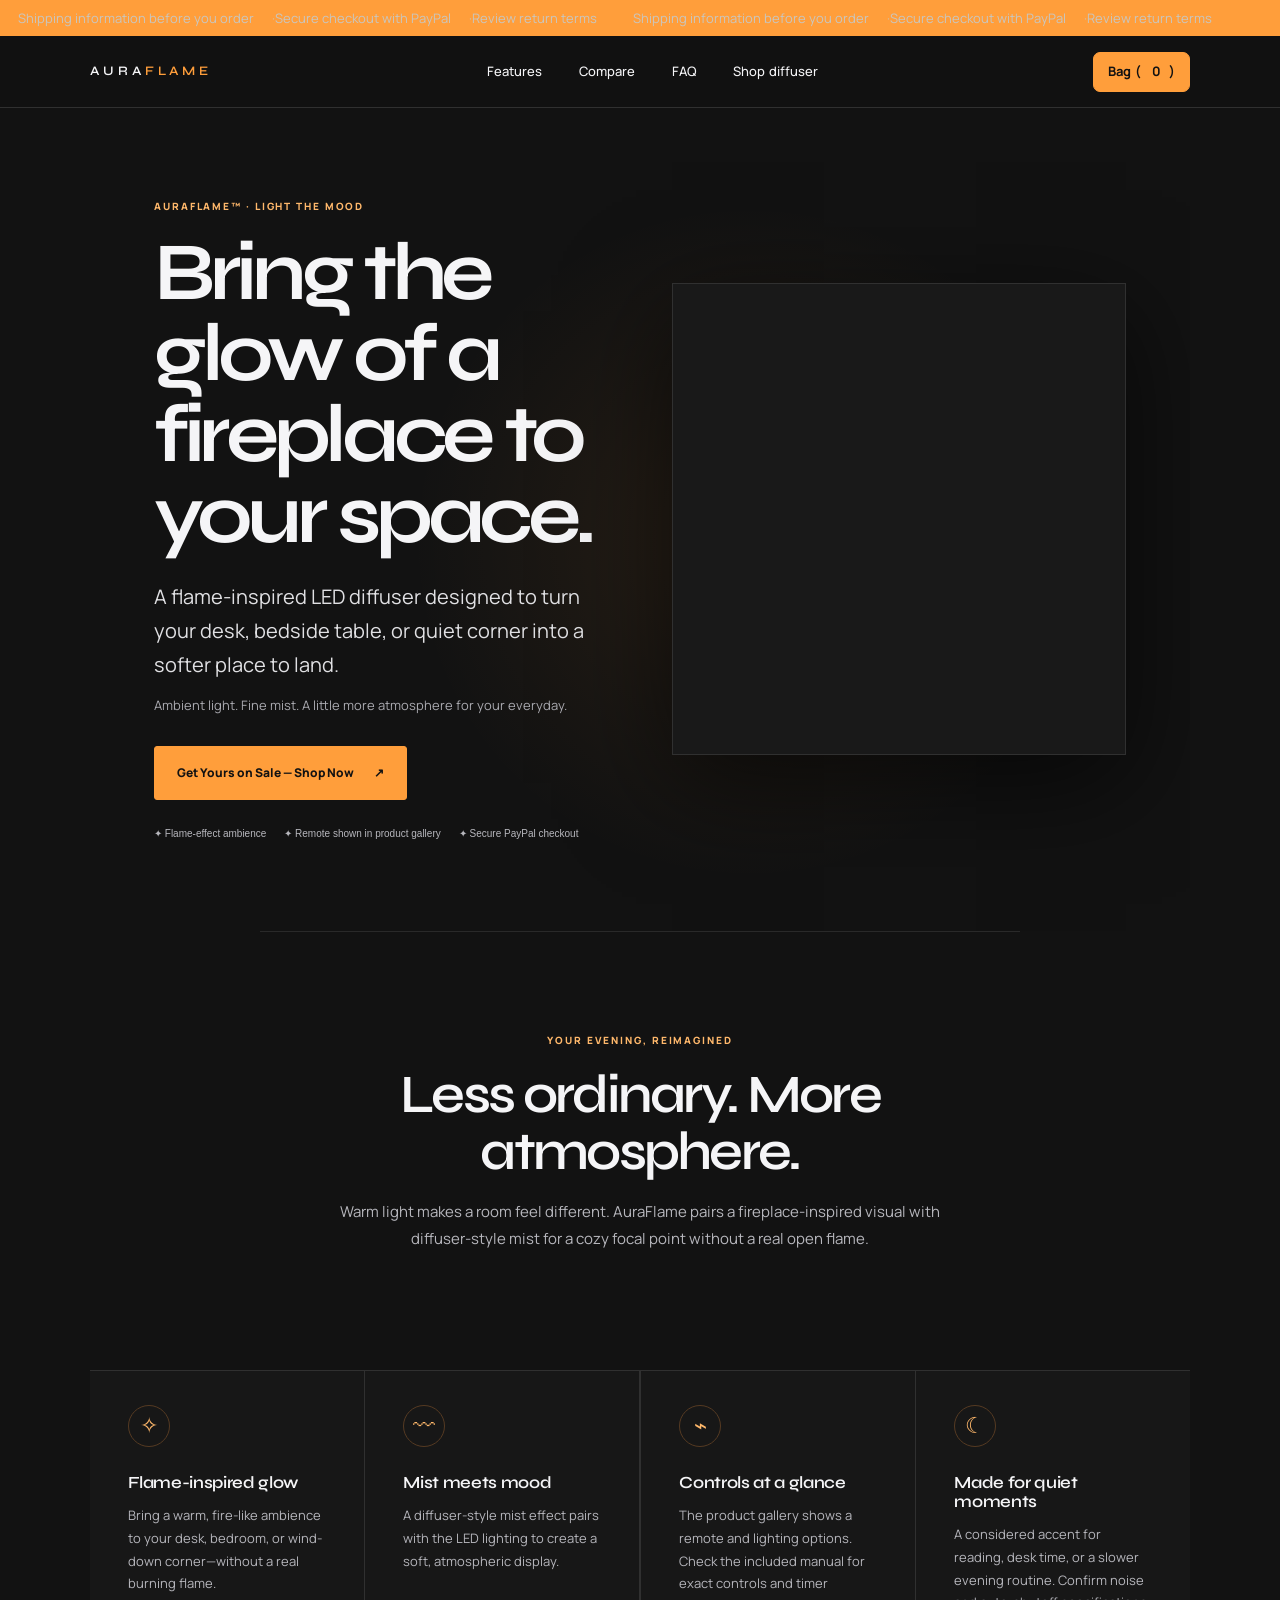
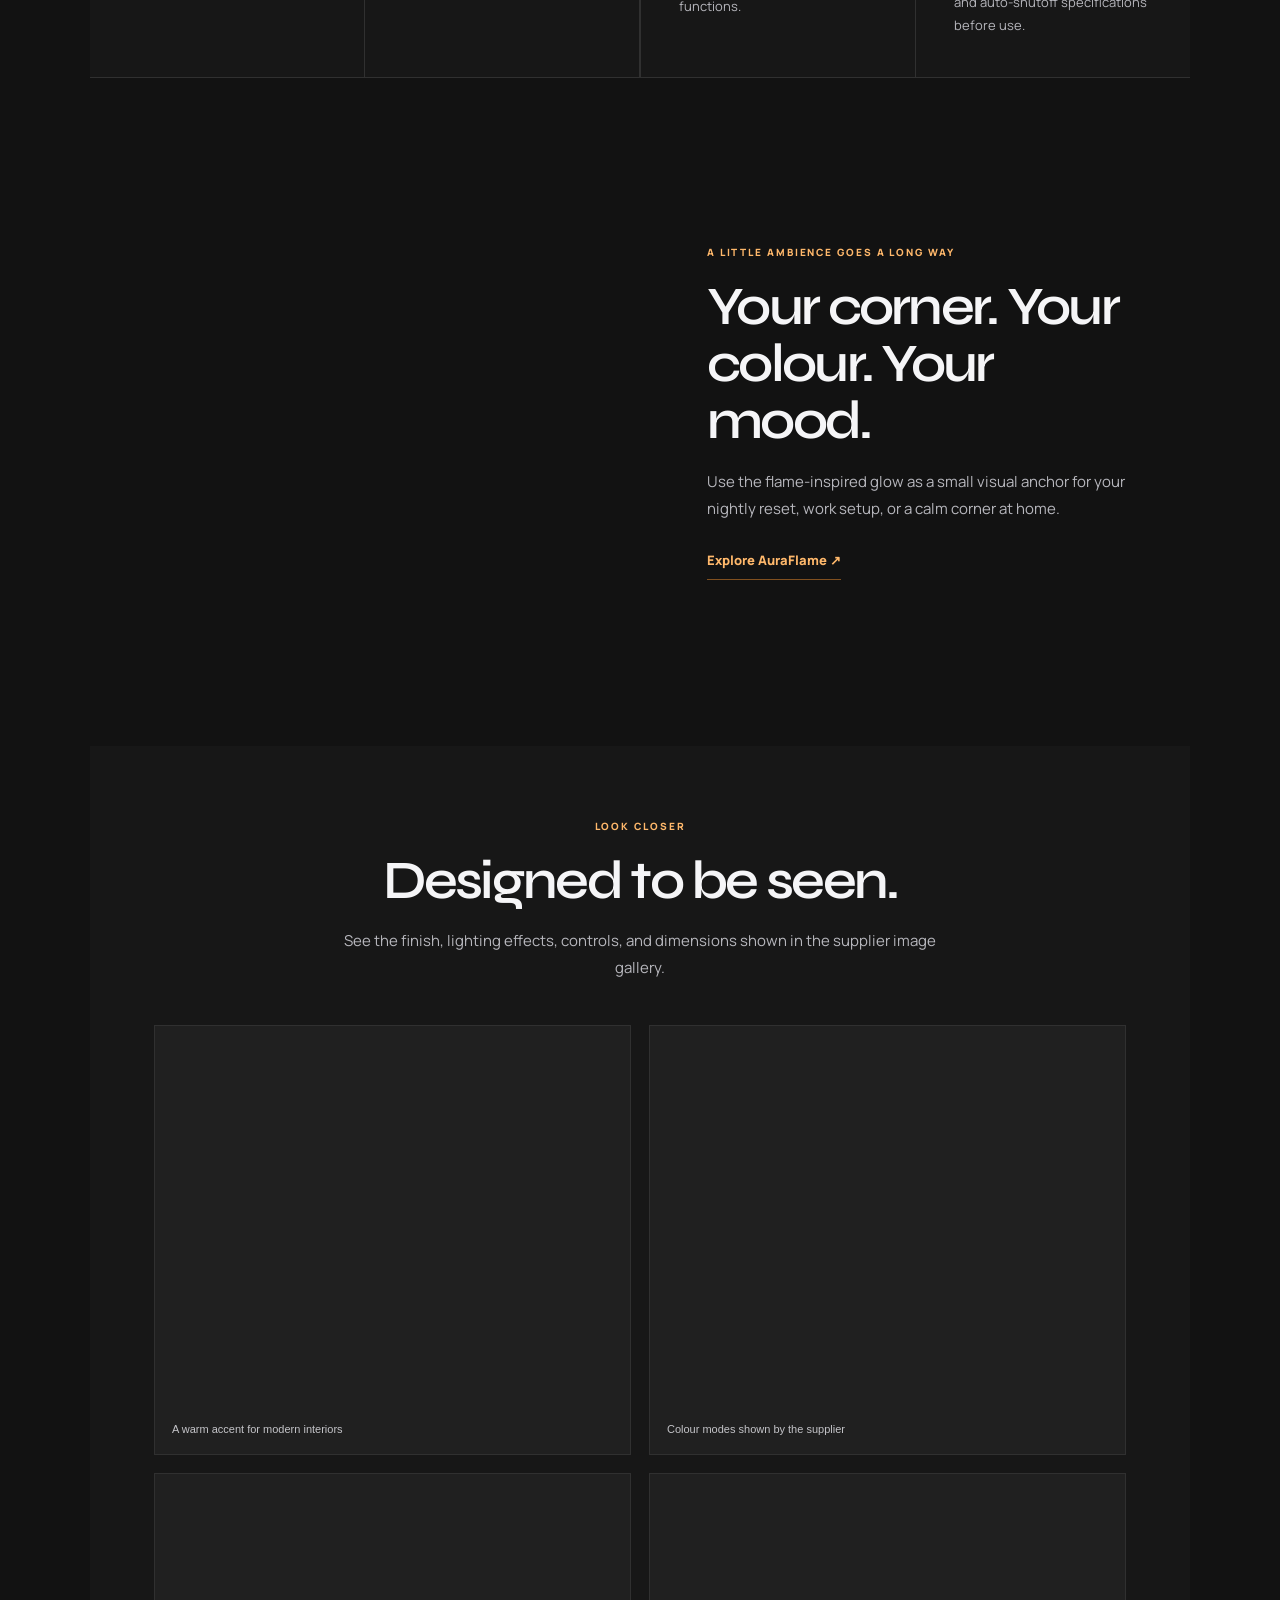
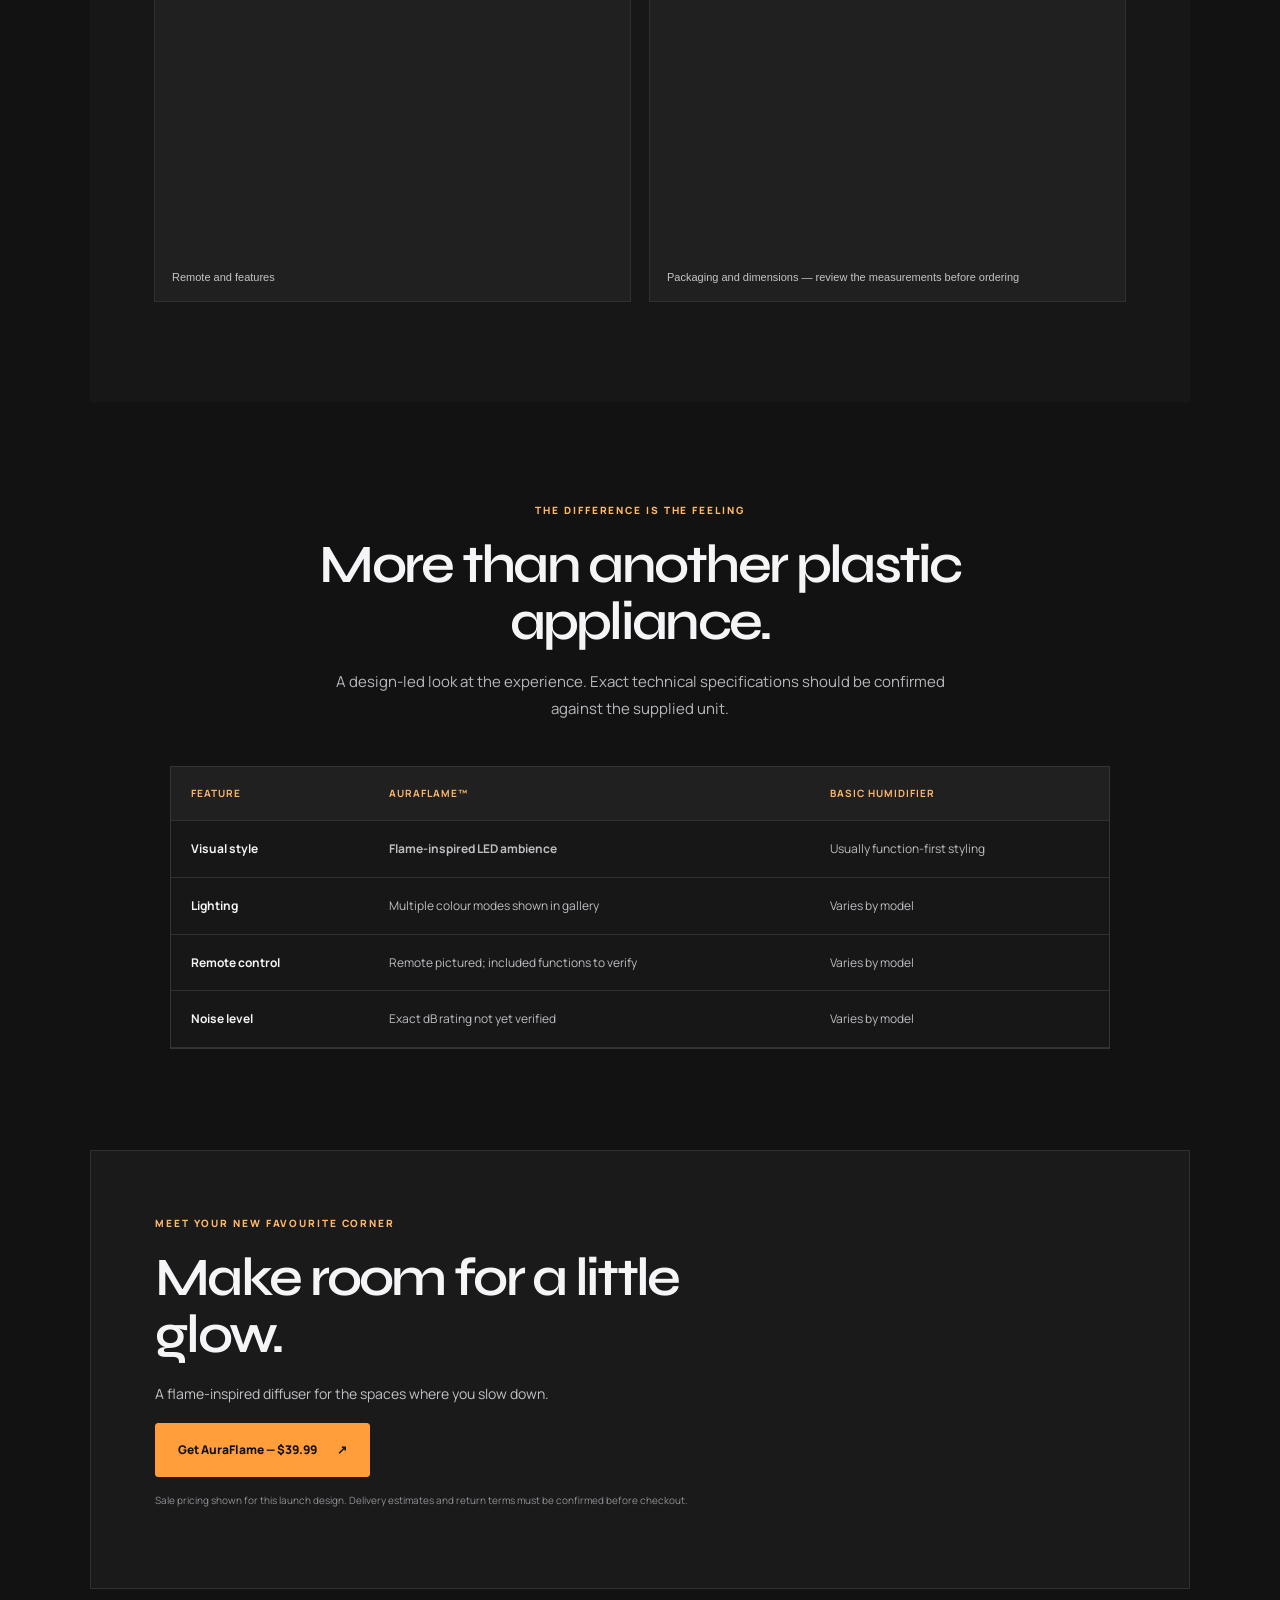
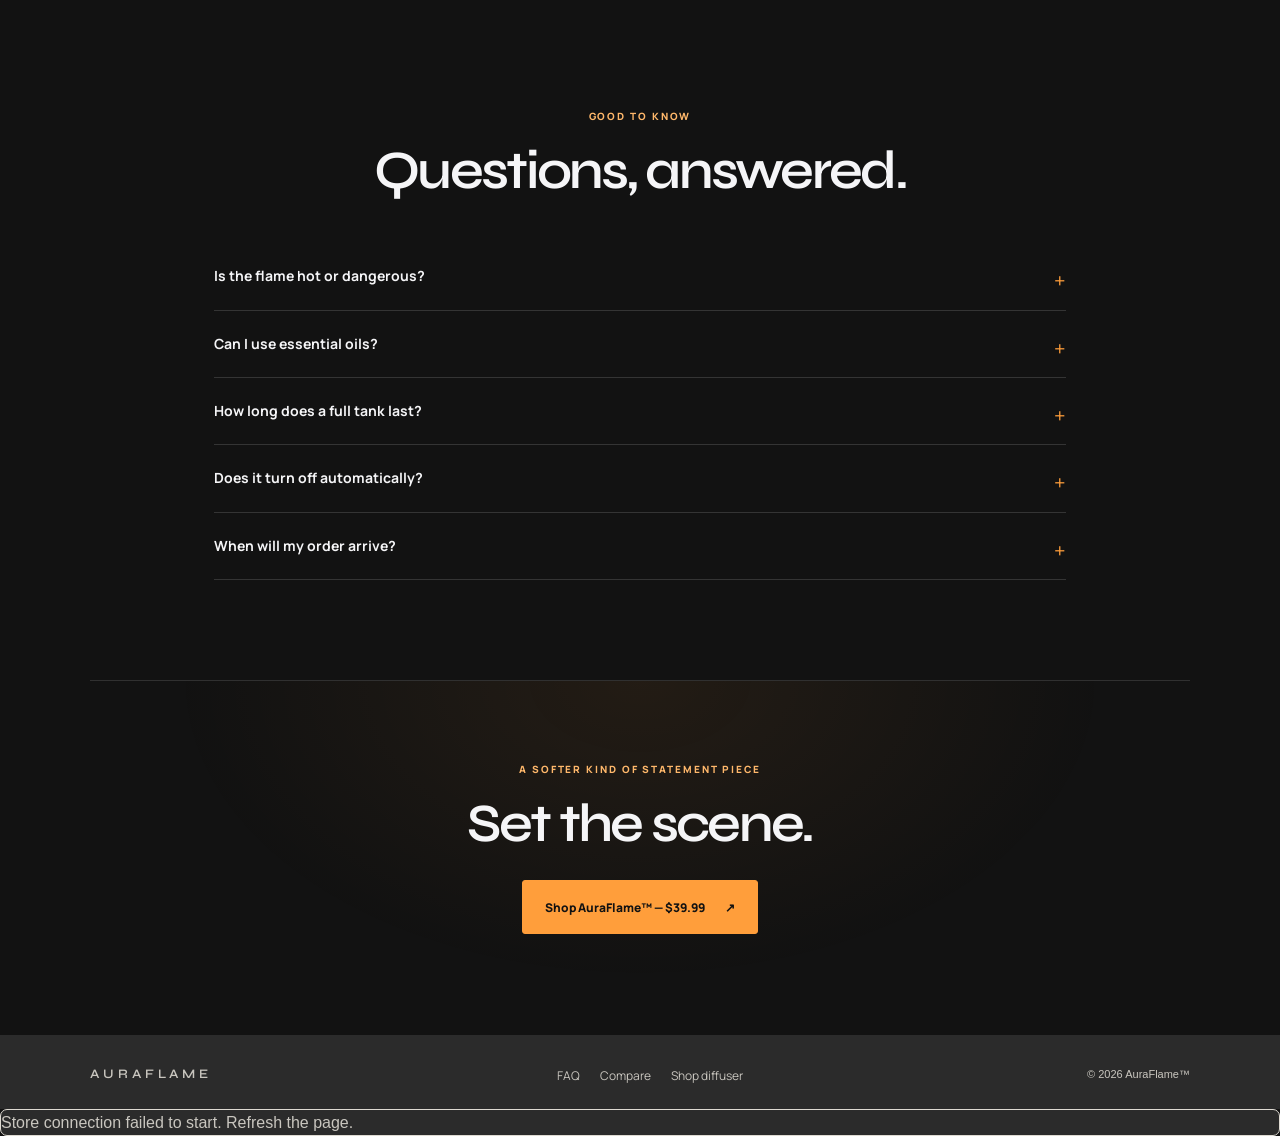
==== index.html @ baeed1ee "Refresh AuraFlame asset cache versions" ====
<!doctype html>
<html lang="en">
<head>
<meta charset="utf-8">
<meta name="viewport" content="width=device-width,initial-scale=1">
<meta name="theme-color" content="#121212">
<title>AuraFlame™ Smart Flame Diffuser | Yazonistore</title>
<meta name="description" content="Set the mood with AuraFlame™, a flame-effect LED diffuser designed for a warm, atmospheric space. Explore the features and product details.">
<link rel="canonical" href="https://yazoniplay.github.io/Yazonistore/">
<link rel="icon" type="image/svg+xml" href="favicon.svg">
<meta property="og:type" content="product">
<meta property="og:site_name" content="Yazonistore">
<meta property="og:title" content="AuraFlame™ Smart Flame Diffuser">
<meta property="og:description" content="A cozy flame-inspired glow for your evening routine.">
<meta property="og:url" content="https://yazoniplay.github.io/Yazonistore/">
<meta property="og:image" content="https://sc04.alicdn.com/kf/H2a98e44d443c47f4adab5d5ee90ac7e9s.jpg">
<meta name="twitter:card" content="summary_large_image">
<meta name="twitter:title" content="AuraFlame™ Smart Flame Diffuser">
<meta name="twitter:description" content="A cozy flame-inspired glow for your evening routine.">
<meta name="twitter:image" content="https://sc04.alicdn.com/kf/H2a98e44d443c47f4adab5d5ee90ac7e9s.jpg">
<link rel="preconnect" href="https://fonts.googleapis.com">
<link rel="preconnect" href="https://fonts.gstatic.com" crossorigin>
<link rel="preload" as="style" href="https://fonts.googleapis.com/css2?family=Syne:wght@600;700&family=Manrope:wght@400;500;700&display=swap">
<link href="https://fonts.googleapis.com/css2?family=Syne:wght@600;700&family=Manrope:wght@400;500;700&display=swap" rel="stylesheet">
<link rel="stylesheet" href="store.css?v=auraflame-20261018b">

</head>
<body class="yz-one premium-calm shopify-inspired home-product-page">
<div class="store-announcement yz-ticker" aria-label="Store information"><div class="yz-ticker-track"><ul class="yz-ticker-group"><li>Shipping information before you order</li><li>Secure checkout with PayPal</li><li>Review return terms</li></ul><ul class="yz-ticker-group" aria-hidden="true"><li>Shipping information before you order</li><li>Secure checkout with PayPal</li><li>Review return terms</li></ul></div></div>
<header class="calm-header shopify-header">
<button class="store-menu-toggle" type="button" aria-label="Open menu" aria-expanded="false" aria-controls="storeMobileNav"><span></span><span></span><span></span></button>
<a class="calm-wordmark" href="index.html" aria-label="Yazonistore home">YAZONISTORE</a>
<nav class="calm-nav store-desktop-nav" aria-label="Main navigation"><a href="#productDetail">Shop</a><a href="faq.html">FAQ</a><a href="shipping.html">Shipping &amp; returns</a><a href="contact.html">Contact</a></nav>
<div class="store-header-actions"><button class="calm-bag" type="button" data-open-bag>Bag (<span data-bag-count>0</span>)</button></div>
</header>
<nav class="store-mobile-nav" id="storeMobileNav" aria-label="Mobile navigation" hidden><a href="#productDetail">Shop</a><a href="#faq">FAQ</a><a href="shipping.html">Shipping &amp; returns</a><a href="contact.html">Contact</a></nav>
<main id="aura-home">
<section class="aura-hero">
 <div class="aura-hero-copy">
  <p class="aura-eyebrow">AURAFLAME™ · LIGHT THE MOOD</p>
  <h1>Bring the glow of a fireplace to your space.</h1>
  <p class="aura-lede">A flame-inspired LED diffuser designed to turn your desk, bedside table, or quiet corner into a softer place to land.</p>
  <p class="aura-hero-detail">Ambient light. Fine mist. A little more atmosphere for your everyday.</p>
  <a class="aura-button" href="product.html">Get Yours on Sale — Shop Now <span aria-hidden="true">↗</span></a>
  <div class="aura-trust-row"><span>✦ Flame-effect ambience</span><span>✦ Remote shown in product gallery</span><span>✦ Secure PayPal checkout</span></div>
 </div>
 <a class="aura-hero-image" href="product.html" aria-label="Explore the AuraFlame diffuser"><img src="https://sc04.alicdn.com/kf/H2a98e44d443c47f4adab5d5ee90ac7e9s.jpg" alt="Smart Flame LED diffuser with a warm flame-inspired light effect" fetchpriority="high"></a>
 <div class="aura-hero-glow" aria-hidden="true"></div>
</section>
<section class="aura-intro" id="features">
 <p class="aura-eyebrow">YOUR EVENING, REIMAGINED</p><h2>Less ordinary. More atmosphere.</h2>
 <p>Warm light makes a room feel different. AuraFlame pairs a fireplace-inspired visual with diffuser-style mist for a cozy focal point without a real open flame.</p>
</section>
<section class="aura-benefits">
 <article><span class="aura-icon" aria-hidden="true">✧</span><h3>Flame-inspired glow</h3><p>Bring a warm, fire-like ambience to your desk, bedroom, or wind-down corner—without a real burning flame.</p></article>
 <article><span class="aura-icon" aria-hidden="true">〰</span><h3>Mist meets mood</h3><p>A diffuser-style mist effect pairs with the LED lighting to create a soft, atmospheric display.</p></article>
 <article><span class="aura-icon" aria-hidden="true">⌁</span><h3>Controls at a glance</h3><p>The product gallery shows a remote and lighting options. Check the included manual for exact controls and timer functions.</p></article>
 <article><span class="aura-icon" aria-hidden="true">☾</span><h3>Made for quiet moments</h3><p>A considered accent for reading, desk time, or a slower evening routine. Confirm noise and auto-shutoff specifications before use.</p></article>
</section>
<section class="aura-story">
 <div class="aura-story-image"><img src="https://sc04.alicdn.com/kf/H02a96e0e3e6b46c38f5c99fb8ef785e1d.jpg" alt="Flame-effect diffuser creating a low-light atmosphere in a room" loading="lazy"></div>
 <div class="aura-story-copy"><p class="aura-eyebrow">A LITTLE AMBIENCE GOES A LONG WAY</p><h2>Your corner. Your colour. Your mood.</h2><p>Use the flame-inspired glow as a small visual anchor for your nightly reset, work setup, or a calm corner at home.</p><a class="aura-text-link" href="product.html">Explore AuraFlame <span aria-hidden="true">↗</span></a></div>
</section>
<section class="aura-gallery" aria-labelledby="aura-gallery-title">
 <header><p class="aura-eyebrow">LOOK CLOSER</p><h2 id="aura-gallery-title">Designed to be seen.</h2><p>See the finish, lighting effects, controls, and dimensions shown in the supplier image gallery.</p></header>
 <div class="aura-gallery-grid">
  <figure class="aura-gallery-wide"><img src="https://sc04.alicdn.com/kf/H7e847f5b5daa4629a000d2f335747d6bu.jpg" alt="Smart Flame diffuser styled in a modern interior" loading="lazy"><figcaption>A warm accent for modern interiors</figcaption></figure>
  <figure><img src="https://sc04.alicdn.com/kf/H5c2bd5e391434c119994464ca8ea1aecf.jpg" alt="RGB colour modes shown for the Smart Flame diffuser" loading="lazy"><figcaption>Colour modes shown by the supplier</figcaption></figure>
  <figure><img src="https://sc04.alicdn.com/kf/H942e0c6ac6d24d6f8b8cdaed457f27dba.jpg" alt="Remote control and product features" loading="lazy"><figcaption>Remote and features</figcaption></figure>
  <figure class="aura-gallery-wide"><img src="https://sc04.alicdn.com/kf/H273b22c5ae34487f97abf84a5bcdde56Y.jpg" alt="Product packaging and dimensions for the Smart Flame diffuser" loading="lazy"><figcaption>Packaging and dimensions — review the measurements before ordering</figcaption></figure>
 </div>
</section>
<section class="aura-compare" id="comparison">
 <header><p class="aura-eyebrow">THE DIFFERENCE IS THE FEELING</p><h2>More than another plastic appliance.</h2><p>A design-led look at the experience. Exact technical specifications should be confirmed against the supplied unit.</p></header>
 <div class="aura-table-wrap"><table><thead><tr><th>Feature</th><th>AuraFlame™</th><th>Basic humidifier</th></tr></thead><tbody>
 <tr><th>Visual style</th><td><strong>Flame-inspired LED ambience</strong></td><td>Usually function-first styling</td></tr>
 <tr><th>Lighting</th><td>Multiple colour modes shown in gallery</td><td>Varies by model</td></tr>
 <tr><th>Remote control</th><td>Remote pictured; included functions to verify</td><td>Varies by model</td></tr>
 <tr><th>Noise level</th><td>Exact dB rating not yet verified</td><td>Varies by model</td></tr>
 </tbody></table></div>
</section>
<section class="aura-product-cta">
 <div><p class="aura-eyebrow">MEET YOUR NEW FAVOURITE CORNER</p><h2>Make room for a little glow.</h2><p>A flame-inspired diffuser for the spaces where you slow down.</p><a class="aura-button" href="product.html">Get AuraFlame — $39.99 <span aria-hidden="true">↗</span></a><p class="aura-small-note">Sale pricing shown for this launch design. Delivery estimates and return terms must be confirmed before checkout.</p></div>
 <img src="https://sc04.alicdn.com/kf/H2a98e44d443c47f4adab5d5ee90ac7e9s.jpg" alt="AuraFlame flame-effect diffuser" loading="lazy">
</section>
<section class="aura-faq" id="faq"><header><p class="aura-eyebrow">GOOD TO KNOW</p><h2>Questions, answered.</h2></header>
 <details><summary>Is the flame hot or dangerous?</summary><p>The pictured effect is LED-based, not a real open flame. Confirm the exact mist mechanism, electrical safety certifications, and operating instructions for the supplier's specific model before use. Keep water and electrical components handled as instructed.</p></details>
 <details><summary>Can I use essential oils?</summary><p>Only add essential oils if the manufacturer explicitly confirms the tank is oil-compatible. Some diffusers can be damaged by oils, so check the included instructions before adding anything other than water.</p></details>
 <details><summary>How long does a full tank last?</summary><p>The supplier's exact tank capacity and runtime have not yet been independently confirmed. Check the packaging and manual for the specific unit before purchase.</p></details>
 <details><summary>Does it turn off automatically?</summary><p>The low-water auto-shutoff feature must be confirmed for the exact model. Review the instruction manual before leaving the unit operating unattended.</p></details>
 <details><summary>When will my order arrive?</summary><p>Shipping destinations, delivery estimates, express options, and tracking availability must be confirmed for the shipping address before we promise a timeframe.</p></details>
</section>
<section class="aura-final"><p class="aura-eyebrow">A SOFTER KIND OF STATEMENT PIECE</p><h2>Set the scene.</h2><a class="aura-button" href="product.html">Shop AuraFlame™ — $39.99 <span aria-hidden="true">↗</span></a></section>
</main>
<footer class="store-footer aura-footer"><div class="store-footer-inner"><a class="store-wordmark" href="index.html">AURAFLAME</a><nav aria-label="Footer navigation"><a href="index.html#faq">FAQ</a><a href="index.html#comparison">Compare</a><a href="product.html">Shop diffuser</a></nav><span class="copyright">© <span data-year></span> AuraFlame™</span></div></footer>
<div class="toast" id="toast" role="status" aria-live="polite"></div>
<script src="https://cdn.jsdelivr.net/npm/@supabase/supabase-js@2"></script>
<script src="app.js?v=auraflame-20261018b"></script>
<script>
document.querySelectorAll('[data-year]').forEach(el=>el.textContent=new Date().getFullYear());
document.querySelector('[data-closing-add]')?.addEventListener('click',e=>{e.preventDefault();document.querySelector('.detail-add-cart')?.click()});
</script>
<script>
(()=>{const mark=img=>{if(!(img instanceof HTMLImageElement)||img.dataset.fallbackHandled)return;const src=img.getAttribute('src');if(src&&!(img.complete&&img.naturalWidth===0))return;img.dataset.fallbackHandled='true';img.classList.add('image-failed');const box=img.closest('.product-image-wrap,.detail-photo,.bag-line');if(box){box.classList.add('image-placeholder');box.dataset.imageInitial=((img.alt||'Yazonistore product').trim().charAt(0)||'Y').toUpperCase()}};document.addEventListener('error',e=>mark(e.target),true);const scan=()=>document.querySelectorAll('img').forEach(mark);new MutationObserver(scan).observe(document.documentElement,{subtree:true,childList:true,attributes:true,attributeFilter:['src']});scan()})();
</script>
<script src="motion.js?v=1" defer></script>
</body>
</html>
---- store.css ----
/* Yazonistore — single public storefront stylesheet.
   The .yz-one wrapper intentionally outranks app.js's runtime-injected theme rules.
   app.js, cart state, product loading, and checkout logic are not changed. */
:root{
  --bg:#F7F5F0;
  --panel:#EFECE6;
  --line:#DEDAD2;
  --charcoal:#2B2B2B;
  --text:#6A6A64;
  --heading:#55554F;
  --text-on-dark:#C9C6BF;
  --content:1100px;
  --gutter:24px;
  --radius:7px;
  --ease:250ms ease;
  color-scheme:light;
}
/* Reassert design tokens on the wrapper: app.js declares competing :root tokens after this file loads. */
html body.yz-one{
  --bg:#F7F5F0;
  --panel:#EFECE6;
  --line:#DEDAD2;
  --charcoal:#2B2B2B;
  --text:#6A6A64;
  --heading:#55554F;
  --text-on-dark:#C9C6BF;
  --store-paper:#F7F5F0;
  --store-white:#F7F5F0;
  --store-surface:#EFECE6;
  --store-ink:#55554F;
  --store-muted:#6A6A64;
  --store-line:#DEDAD2;
  --store-accent:#2B2B2B;
}
*{box-sizing:border-box}
html{scroll-behavior:smooth;scroll-padding-top:92px;background:var(--bg)}
body.yz-one{margin:0;background:var(--bg)!important;color:var(--text)!important;font-family:Manrope,Arial,sans-serif!important;font-size:16px;line-height:1.6;font-weight:400;-webkit-font-smoothing:antialiased}
body.yz-one :where(p,li,td,th,label,input,select,textarea,button,a,small,summary){font-family:Manrope,Arial,sans-serif}
body.yz-one :where(p,li,td,th,label,small,summary){color:var(--text)}
body.yz-one :where(h1,h2,h3,h4){font-family:Syne,Arial,sans-serif!important;font-weight:600!important;line-height:1.12;letter-spacing:-.035em;color:var(--heading)!important;text-transform:none!important}
body.yz-one h1{font-size:clamp(2.25rem,5.8vw,4.25rem);margin:0 0 20px}
body.yz-one h2{font-size:clamp(1.75rem,3.8vw,2.65rem);margin:0 0 16px}
body.yz-one h3{font-size:1.15rem;margin:0 0 8px}
body.yz-one p{margin:0 0 16px}
body.yz-one a{color:var(--text);text-decoration-thickness:1px;text-underline-offset:4px;transition:color var(--ease),background-color var(--ease),border-color var(--ease)}
body.yz-one a:hover{color:var(--heading)}
body.yz-one :where(button,a,input,select,textarea,summary):focus-visible{outline:2px solid var(--charcoal)!important;outline-offset:3px!important}
body.yz-one img{max-width:100%}
body.yz-one button{font:500 14px/1.4 Manrope,Arial,sans-serif;cursor:pointer}
body.yz-one :where(button,.button,.button-dark,.button-outline,.detail-add-cart,.yz-button){border-radius:var(--radius)!important}
body.yz-one main,body.yz-one .store-footer-inner{width:min(var(--content),calc(100% - 2*var(--gutter)));margin-inline:auto}
body.yz-one .yz-eyebrow,body.yz-one .detail-eyebrow,body.yz-one .calm-kicker,body.yz-one .eyebrow,body.yz-one .store-section-kicker{font:700 11px/1.5 Manrope,Arial,sans-serif!important;letter-spacing:.12em;text-transform:uppercase;color:var(--text)!important}
body.yz-one .yz-button,body.yz-one .detail-add-cart,body.yz-one .button-dark,body.yz-one .button:not(.button-outline),body.yz-one .store-global-bag{display:inline-flex;align-items:center;justify-content:center;gap:8px;min-height:48px;padding:13px 20px;background:var(--charcoal)!important;border:1px solid var(--charcoal)!important;color:var(--text-on-dark)!important;text-decoration:none;font:700 13px/1.3 Manrope,Arial,sans-serif!important;letter-spacing:.01em;transition:background-color var(--ease),border-color var(--ease),transform var(--ease)}
body.yz-one .yz-button:hover,body.yz-one .detail-add-cart:hover,body.yz-one .button-dark:hover,body.yz-one .button:not(.button-outline):hover{background:#202020!important;border-color:#202020!important;color:var(--text-on-dark)!important}
body.yz-one .button-outline{display:inline-flex;align-items:center;justify-content:center;min-height:44px;padding:11px 17px;background:transparent!important;border:1px solid var(--line)!important;color:var(--text)!important;text-decoration:none}
body.yz-one .button-outline:hover{border-color:var(--charcoal)!important;color:var(--heading)!important}
body.yz-one .store-announcement,body.yz-one .luxury-announcement,body.yz-one .announcement{background:var(--charcoal)!important;color:var(--text-on-dark)!important;border:0!important;min-height:36px;height:36px;padding:0!important;font-size:13px!important;line-height:36px;letter-spacing:0!important;text-transform:none!important;overflow:hidden;position:relative;z-index:1}
body.yz-one .yz-ticker{height:36px!important;min-height:36px!important;line-height:normal!important}
body.yz-one .yz-ticker-track{display:flex;width:max-content;height:36px;align-items:center;animation:yz-marquee 36s linear infinite;will-change:transform}
body.yz-one .yz-ticker-group{display:flex;align-items:center;gap:0;list-style:none;margin:0!important;padding:0 18px!important;white-space:nowrap}
body.yz-one .yz-ticker-group li{display:flex;align-items:center;gap:18px;color:var(--text-on-dark)!important;font:400 13px/36px Manrope,Arial,sans-serif!important}
body.yz-one .yz-ticker-group li:not(:last-child)::after{content:"·";display:inline-block;color:var(--text-on-dark);opacity:.8}
@keyframes yz-marquee{from{transform:translateX(0)}to{transform:translateX(-50%)}}
body.yz-one .yz-ticker:hover .yz-ticker-track,body.yz-one .yz-ticker:focus-within .yz-ticker-track{animation-play-state:paused}
body.yz-one .store-global-header{position:sticky!important;top:0!important;z-index:80!important;height:72px!important;min-height:72px!important;display:grid!important;grid-template-columns:auto minmax(0,1fr) auto!important;align-items:center!important;gap:28px!important;padding:0 max(24px,calc((100vw - var(--content))/2))!important;background:var(--bg)!important;color:var(--text)!important;border:0!important;border-bottom:1px solid var(--line)!important;box-shadow:none!important;backdrop-filter:none!important}
body.yz-one .store-global-header a{color:var(--text)!important;text-decoration:none!important}
body.yz-one .store-global-brand{font:600 13px/1.2 Syne,Arial,sans-serif!important;letter-spacing:.3em!important;color:var(--heading)!important;white-space:nowrap}
body.yz-one .store-global-brand span{color:var(--heading)!important}
body.yz-one .store-global-links{display:flex!important;align-items:center;justify-content:center;gap:clamp(18px,3vw,36px)!important}
body.yz-one .store-global-links>a{font:500 13px/1.4 Manrope,Arial,sans-serif!important;color:var(--text)!important;padding:10px 0!important}
body.yz-one .store-global-links>a::after{background:var(--charcoal)!important}
body.yz-one .store-global-actions{display:flex!important;align-items:center;justify-content:flex-end;gap:10px!important}
body.yz-one .store-global-bag{min-height:40px!important;padding:10px 14px!important;border-radius:var(--radius)!important;white-space:nowrap}
body.yz-one .store-global-bag span{color:var(--text-on-dark)!important;opacity:1!important;margin-left:3px}
body.yz-one .store-global-menu-toggle{display:none!important;background:transparent!important;border:1px solid var(--line)!important;border-radius:var(--radius)!important}
body.yz-one .store-global-menu-toggle span{background:var(--charcoal)!important}
body.yz-one .store-global-mobile-nav{position:fixed!important;top:72px!important;left:0!important;right:0!important;z-index:79!important;background:var(--bg)!important;border:0!important;border-bottom:1px solid var(--line)!important;padding:12px max(24px,calc((100vw - var(--content))/2)) 22px!important;box-shadow:none!important}
body.yz-one .store-global-mobile-nav>a{padding:14px 0!important;border-bottom:1px solid var(--line)!important;color:var(--text)!important;font:500 15px/1.4 Manrope,Arial,sans-serif!important}
body.yz-one .store-global-mobile-nav>a:last-child{border-bottom:0!important}
body.yz-one .store-global-search-toggle,body.yz-one .store-global-search-panel{display:none!important}
body.yz-one .calm-header,body.yz-one .luxury-header,body.yz-one .site-header{background:var(--bg)!important;color:var(--text)!important;border-bottom:1px solid var(--line)!important;box-shadow:none!important}
body.yz-one .store-menu-toggle,body.yz-one .menu-toggle{border:1px solid var(--line)!important;background:transparent!important;border-radius:var(--radius)!important}
body.yz-one .calm-wordmark,body.yz-one .luxury-wordmark,body.yz-one .store-wordmark,body.yz-one .wordmark{font:600 13px/1.2 Syne,Arial,sans-serif!important;letter-spacing:.3em!important;color:var(--heading)!important}
body.yz-one .store-header-search,body.yz-one .store-search-link,body.yz-one .luxury-search{display:none!important}
body.yz-one .store-mobile-nav,body.yz-one .mobile-nav-overlay{background:var(--bg)!important;color:var(--text)!important;border-color:var(--line)!important;box-shadow:none!important}
body.yz-one .store-mobile-nav a,body.yz-one .mobile-nav-overlay a{color:var(--text)!important;border-color:var(--line)!important}
body.yz-one .yz-hero{display:grid;grid-template-columns:minmax(0,.9fr) minmax(0,1.1fr);gap:24px 40px;align-items:start;padding:48px 0 72px}
body.yz-one .yz-hero-copy{grid-column:1;grid-row:1;align-self:center;padding:12px 0 20px;max-width:430px}
body.yz-one .yz-hero-copy h1{font-size:clamp(2.5rem,5.3vw,4.1rem);max-width:10ch;margin:0 0 20px}
body.yz-one .yz-hero-copy>p:not(.yz-eyebrow){max-width:35ch;margin-bottom:24px}
body.yz-one #productDetail{display:contents!important}
body.yz-one #productDetail>.product-detail-page{display:contents!important}
body.yz-one .yz-hero .detail-gallery{grid-column:2;grid-row:1 / span 2;min-width:0}
body.yz-one .yz-hero .detail-conversion{grid-column:1;grid-row:2;min-width:0;padding:0!important;background:transparent!important;border:0!important;box-shadow:none!important}
body.yz-one .product-detail-page{background:transparent!important;color:var(--text)!important;box-shadow:none!important;border:0!important}
body.yz-one .detail-gallery{min-width:0}
body.yz-one .detail-photo{position:relative;display:grid;place-items:center;aspect-ratio:4/5;overflow:hidden;background:var(--panel)!important;border:1px solid var(--line)!important;border-radius:var(--radius)!important}
body.yz-one .detail-photo img{width:100%;height:100%;max-height:680px;object-fit:contain;display:block;transition:transform 250ms ease}
body.yz-one .detail-photo:hover img{transform:scale(1.015)}
body.yz-one .detail-image-label{position:absolute;left:16px;bottom:16px;padding:6px 10px;background:var(--bg);border:1px solid var(--line);border-radius:5px;color:var(--text);font-size:11px}
body.yz-one .detail-thumbnails{display:flex;gap:8px;flex-wrap:wrap;margin-top:12px}
body.yz-one .detail-thumb{width:64px;height:72px;padding:4px;background:var(--panel)!important;border:1px solid var(--line)!important;border-radius:6px!important;overflow:hidden}
body.yz-one .detail-thumb img{width:100%;height:100%;object-fit:contain}
body.yz-one .detail-thumb.active{border-color:var(--charcoal)!important;outline:1px solid var(--charcoal)}
body.yz-one .detail-conversion-title{font-size:clamp(1.75rem,3.2vw,2.6rem)!important;margin:0 0 8px!important}
body.yz-one .detail-conversion-price{font:700 19px/1.4 Manrope,Arial,sans-serif!important;color:var(--heading)!important;margin:0 0 14px!important}
body.yz-one .detail-conversion-description{font-size:15px;line-height:1.7;margin:0 0 22px}
body.yz-one .detail-bundle-heading{display:flex;align-items:center;gap:12px;margin:20px 0 12px;color:var(--text);font-size:12px;letter-spacing:.04em}
body.yz-one .detail-bundle-heading span{height:1px;flex:1;background:var(--line)}
body.yz-one .detail-bundle-options{display:grid;gap:8px}
body.yz-one [data-bundle-card]{position:relative;display:grid;grid-template-columns:18px minmax(0,1fr) auto;align-items:center;gap:12px;min-height:70px;padding:12px 14px;background:var(--bg)!important;border:1px solid var(--line)!important;border-radius:var(--radius)!important;color:var(--text)!important;cursor:pointer;transition:border-color 220ms ease,background-color 220ms ease}
body.yz-one [data-bundle-card]:hover{border-color:#aaa69e!important}
body.yz-one [data-bundle-card].is-selected{background:var(--panel)!important;border-color:var(--charcoal)!important;box-shadow:inset 0 0 0 1px var(--charcoal)!important}
body.yz-one [data-bundle-card] input{position:absolute;inset:0;width:100%;height:100%;margin:0;opacity:0;cursor:pointer}
body.yz-one .detail-radio{width:16px;height:16px;border:1px solid #8d8a82;border-radius:50%;display:block;position:relative}
body.yz-one [data-bundle-card].is-selected .detail-radio{border-color:var(--charcoal)}
body.yz-one [data-bundle-card].is-selected .detail-radio::after{content:"";position:absolute;inset:4px;border-radius:50%;background:var(--charcoal)}
body.yz-one .detail-bundle-copy,body.yz-one .detail-bundle-price{display:flex;flex-direction:column;gap:2px}
body.yz-one .detail-bundle-copy strong,body.yz-one .detail-bundle-price strong{font:700 13px/1.4 Manrope,Arial,sans-serif;color:var(--heading)}
body.yz-one .detail-bundle-copy small,body.yz-one .detail-bundle-price small{font-size:12px;color:var(--text)}
body.yz-one .detail-bundle-price{text-align:right}
body.yz-one .detail-price-note{font-size:11px;line-height:1.6;margin:12px 0;color:var(--text)}
body.yz-one .bundle-savings-note{font-size:12px!important;line-height:1.55!important;margin:8px 0 14px!important;color:var(--text)!important}
body.yz-one .yz-checklist{display:grid;grid-template-columns:1fr 1fr;gap:8px 16px;list-style:none;margin:18px 0 22px;padding:0}
body.yz-one .yz-checklist li{position:relative;padding-left:20px;font-size:13px}
body.yz-one .yz-checklist li::before{content:"";position:absolute;left:0;top:.48em;width:10px;height:6px;border-left:1.5px solid var(--charcoal);border-bottom:1.5px solid var(--charcoal);transform:rotate(-45deg)}
body.yz-one .detail-add-cart{width:100%;min-height:52px}
body.yz-one [data-buy-qty]{display:inline-flex;align-items:center;justify-content:center;min-height:48px;padding:13px 20px;background:var(--charcoal)!important;color:var(--text-on-dark)!important;border:1px solid var(--charcoal)!important;border-radius:var(--radius)!important;font:700 13px/1.3 Manrope,Arial,sans-serif!important}
body.yz-one .detail-trust-row{display:grid;grid-template-columns:repeat(3,minmax(0,1fr));gap:10px;margin:18px 0 0;padding:14px 0;border-top:1px solid var(--line);border-bottom:1px solid var(--line)}
body.yz-one .detail-trust-item{font-size:11px;line-height:1.45;color:var(--text)!important}
body.yz-one .detail-trust-item svg{display:none}
body.yz-one .yz-benefits,body.yz-one .yz-comparison,body.yz-one .yz-details,body.yz-one .yz-faq{padding:64px 0;border-top:1px solid var(--line)}
body.yz-one .yz-section-head{max-width:660px;margin:0 0 28px}
body.yz-one .yz-section-head h2{margin:6px 0 12px}
body.yz-one .yz-section-head>p:last-child{max-width:58ch}
body.yz-one .yz-benefit-grid{display:grid;grid-template-columns:repeat(4,minmax(0,1fr));gap:16px}
body.yz-one .yz-benefit-grid article{min-width:0;padding:20px 18px;background:var(--panel);border:1px solid var(--line);border-radius:var(--radius)}
body.yz-one .yz-benefit-grid svg{width:24px;height:24px;margin-bottom:22px;fill:none;stroke:var(--text);stroke-width:1.4;stroke-linecap:round;stroke-linejoin:round}
body.yz-one .yz-benefit-grid h3{font-size:15px;margin-bottom:8px}
body.yz-one .yz-benefit-grid p{font-size:13px;line-height:1.65;margin:0}
body.yz-one .yz-table-wrap{overflow-x:auto;border:1px solid var(--line);border-radius:var(--radius)}
body.yz-one .yz-table-wrap table{width:100%;border-collapse:collapse;min-width:580px;background:var(--bg)}
body.yz-one .yz-table-wrap th,body.yz-one .yz-table-wrap td{padding:16px 18px;text-align:left;vertical-align:top;border-bottom:1px solid var(--line);font-size:13px;font-weight:400}
body.yz-one .yz-table-wrap thead th{background:var(--panel);font-weight:700;color:var(--heading)}
body.yz-one .yz-table-wrap tbody th{font-weight:700;color:var(--heading)}
body.yz-one .yz-table-wrap tr:last-child th,body.yz-one .yz-table-wrap tr:last-child td{border-bottom:0}
body.yz-one .yz-accordion{border-top:1px solid var(--line)}
body.yz-one .yz-accordion details{border-bottom:1px solid var(--line)}
body.yz-one .yz-accordion summary{display:flex;justify-content:space-between;align-items:center;gap:18px;padding:19px 0;cursor:pointer;list-style:none;color:var(--heading)!important;font:600 16px/1.4 Syne,Arial,sans-serif}
body.yz-one .yz-accordion summary::-webkit-details-marker{display:none}
body.yz-one .yz-accordion summary::after{content:"+";font:400 22px/1 Manrope,Arial,sans-serif;color:var(--text)}
body.yz-one .yz-accordion details[open] summary::after{content:"−"}
body.yz-one .yz-accordion details>div{padding:0 0 18px;max-width:72ch}
body.yz-one .yz-accordion details>div p{font-size:14px;margin:0 0 12px}
body.yz-one .yz-closing-band{margin:0 calc((min(1100px,calc(100vw - 48px)) - 100vw)/2);padding:48px max(24px,calc((100vw - 1100px)/2));background:var(--charcoal);color:var(--text-on-dark)}
body.yz-one .yz-closing-band>div{max-width:var(--content);margin:0 auto;display:flex;align-items:center;justify-content:space-between;gap:24px}
body.yz-one .yz-closing-band p{font:600 clamp(1.4rem,3vw,2.2rem)/1.2 Syne,Arial,sans-serif!important;color:var(--text-on-dark)!important;margin:0;max-width:25ch}
body.yz-one .yz-closing-band .yz-button{background:var(--bg)!important;color:var(--charcoal)!important;border-color:var(--bg)!important;white-space:nowrap}
body.yz-one .store-footer,body.yz-one .site-footer,body.yz-one .minimal-footer,body.yz-one .luxury-footer{background:var(--charcoal)!important;color:var(--text-on-dark)!important;border:0!important;border-top:1px solid var(--charcoal)!important;padding:30px 0 24px!important}
body.yz-one .store-footer-inner{display:flex;align-items:center;justify-content:space-between;gap:24px}
body.yz-one .store-footer a,body.yz-one .store-footer nav a,body.yz-one .minimal-footer nav a,body.yz-one .site-footer a{color:var(--text-on-dark)!important;text-decoration:none!important;font-size:12px}
body.yz-one .store-footer nav{display:flex;gap:20px;flex-wrap:wrap}
body.yz-one .store-footer .store-wordmark{color:var(--text-on-dark)!important}
body.yz-one .store-footer .copyright{color:var(--text-on-dark)!important;font-size:11px}
body.yz-one .toast{background:var(--charcoal)!important;color:var(--text-on-dark)!important;border:1px solid var(--line)!important;border-radius:var(--radius)!important;box-shadow:none!important}
body.yz-one .calm-shop,body.yz-one .calm-detail-wrap,body.yz-one .bag-page-calm,body.yz-one .page-main,body.yz-one .atelier-content-page,body.yz-one .about-hero,body.yz-one .about-simple{background:var(--bg)!important;color:var(--text)!important}
body.yz-one .calm-shop,body.yz-one .calm-detail-wrap,body.yz-one .bag-page-calm,body.yz-one .page-main,body.yz-one .atelier-content-page{padding-top:40px!important;padding-bottom:64px!important}
body.yz-one .calm-shop-heading,body.yz-one .shop-intro,body.yz-one .atelier-page-intro{display:grid;grid-template-columns:1fr 1fr;align-items:end;gap:24px;margin-bottom:36px;padding-bottom:28px;border-bottom:1px solid var(--line)}
body.yz-one .calm-shop-heading h1,body.yz-one .shop-intro h1,body.yz-one .atelier-page-intro h1{margin:0!important}
body.yz-one .calm-shop-heading>p,body.yz-one .shop-intro>p,body.yz-one .atelier-page-intro>p{max-width:45ch;margin:0}
body.yz-one .calm-category-row{display:flex;gap:8px;flex-wrap:wrap;margin:0 0 22px}
body.yz-one .filter-chip{background:transparent!important;border:1px solid var(--line)!important;border-radius:var(--radius)!important;color:var(--text)!important;padding:9px 14px!important;font-size:12px!important}
body.yz-one .filter-chip.active{background:var(--charcoal)!important;color:var(--text-on-dark)!important;border-color:var(--charcoal)!important}
body.yz-one .calm-shop-toolbar{display:flex;justify-content:space-between;align-items:center;gap:20px;margin:20px 0;border-bottom:1px solid var(--line);padding-bottom:16px}
body.yz-one .calm-shop-tools{display:flex;gap:10px}
body.yz-one .calm-shop-search input,body.yz-one .calm-shop-sort select,body.yz-one input,body.yz-one select,body.yz-one textarea{max-width:100%;background:var(--bg)!important;color:var(--text)!important;border:1px solid var(--line)!important;border-radius:var(--radius)!important;padding:11px 12px;font:400 14px/1.4 Manrope,Arial,sans-serif}
body.yz-one input::placeholder,body.yz-one textarea::placeholder{color:#6A6A64!important;opacity:1}
body.yz-one .product-grid,body.yz-one .calm-product-grid{display:grid;grid-template-columns:repeat(3,minmax(0,1fr));gap:18px}
body.yz-one .product-card,body.yz-one .calm-product-grid .product-card{display:flex;flex-direction:column;min-width:0;background:var(--panel)!important;color:var(--text)!important;border:1px solid var(--line)!important;border-radius:var(--radius)!important;overflow:hidden;box-shadow:none!important}
body.yz-one .product-image-wrap{display:grid;place-items:center;aspect-ratio:4/5;overflow:hidden;background:var(--panel)!important;border:0!important}
body.yz-one .product-image-wrap img{width:100%;height:100%;object-fit:contain;transition:transform 250ms ease}
body.yz-one .product-image-wrap:hover img{transform:scale(1.02)}
body.yz-one .product-meta{display:flex;align-items:start;justify-content:space-between;gap:12px;padding:16px 16px 6px}
body.yz-one .product-name{color:var(--heading)!important;font:600 16px/1.35 Syne,Arial,sans-serif!important;text-decoration:none!important}
body.yz-one .product-price{color:var(--heading)!important;font:700 14px/1.4 Manrope,Arial,sans-serif!important;white-space:nowrap}
body.yz-one .product-description{padding:0 16px;font-size:13px;margin:0 0 16px}
body.yz-one .product-card-actions{display:grid;grid-template-columns:1fr 1fr;gap:8px;padding:0 16px 16px;margin-top:auto}
body.yz-one .product-card-actions button{min-width:0;padding:11px 8px!important;border-radius:var(--radius)!important;font-size:12px!important}
body.yz-one .product-card-actions .quick-add,body.yz-one .product-card-actions .product-buy-now{background:var(--charcoal)!important;color:var(--text-on-dark)!important;border:1px solid var(--charcoal)!important}
body.yz-one .bag-page-intro{display:flex;align-items:end;justify-content:space-between;gap:24px;margin-bottom:30px;padding-bottom:24px;border-bottom:1px solid var(--line)}
body.yz-one .bag-page-intro h1{margin:0 0 8px}
body.yz-one .bag-page-intro p{margin:0}
body.yz-one .bag-item-count{font-size:13px;color:var(--text)}
body.yz-one .bag-layout{display:grid;grid-template-columns:minmax(0,1.5fr) minmax(280px,.8fr);gap:36px;align-items:start}
body.yz-one .bag-items-heading{display:flex;justify-content:space-between;align-items:center;gap:16px;padding:0 0 14px;border-bottom:1px solid var(--line)}
body.yz-one .bag-items-heading h2{font-size:19px;margin:0}
body.yz-one .bag-items-heading span{font-size:12px}
body.yz-one #bagItems{min-width:0}
body.yz-one .bag-line{display:grid!important;grid-template-columns:100px minmax(0,1fr) auto!important;gap:16px!important;padding:18px 0!important;border-bottom:1px solid var(--line)!important;background:transparent!important}
body.yz-one .bag-line>img{width:100px!important;height:112px!important;object-fit:contain!important;background:var(--panel)!important;border-radius:var(--radius)!important}
body.yz-one .bag-line h3{font:600 15px/1.35 Syne,Arial,sans-serif!important;color:var(--heading)!important;margin:0 0 8px!important}
body.yz-one .bag-line p{font-size:13px!important;color:var(--text)!important;margin:0 0 12px!important}
body.yz-one .qty-control{display:flex!important;align-items:center!important;width:max-content!important;border:1px solid var(--line)!important;border-radius:var(--radius)!important;overflow:hidden}
body.yz-one .qty-control button{width:32px!important;height:32px!important;border:0!important;background:var(--panel)!important;color:var(--text)!important}
body.yz-one .qty-control span{min-width:28px!important;text-align:center!important;font-size:13px!important}
body.yz-one .remove-item{border:0!important;background:transparent!important;color:var(--text)!important;text-decoration:underline!important;text-underline-offset:3px!important;font-size:11px!important}
body.yz-one .bag-summary-premium,body.yz-one .bag-summary{position:sticky;top:96px;background:var(--panel)!important;border:1px solid var(--line)!important;border-radius:var(--radius)!important;padding:24px!important;box-shadow:none!important}
body.yz-one .bag-summary h2{font-size:22px!important;margin:0 0 20px!important}
body.yz-one .summary-line{display:flex!important;align-items:center!important;justify-content:space-between!important;gap:16px!important;padding:12px 0!important;border-bottom:1px solid var(--line)!important;color:var(--text)!important;font-size:13px!important}
body.yz-one .summary-line strong{color:var(--heading)!important;white-space:nowrap}
body.yz-one .bag-summary .bundle-discount-line{color:var(--text)!important}
body.yz-one .bag-summary .bundle-total-line{font-weight:700!important;font-size:15px!important;border-bottom:0!important}
body.yz-one .bag-summary .bundle-total-line strong{font-size:18px!important}
body.yz-one .bag-summary-footnote,body.yz-one .bag-shipping-note,body.yz-one .bag-summary-footnote p{font-size:12px!important;color:var(--text)!important}
body.yz-one .bag-summary .bag-checkout-button,body.yz-one #checkoutButton{width:100%!important;margin-top:16px}
body.yz-one .bag-reassurance{display:flex;gap:14px;margin-top:28px;padding:18px;background:var(--panel);border:1px solid var(--line);border-radius:var(--radius)}
body.yz-one .bag-reassurance-icon{display:none}
body.yz-one .bag-reassurance strong{font-size:13px;color:var(--heading)}
body.yz-one .bag-reassurance p{font-size:12px;margin:5px 0 0}
body.yz-one .store-global-header~.bag-overlay{z-index:1000!important}
body.yz-one .bag-overlay{position:fixed!important;inset:0!important;z-index:1000!important;background:rgba(43,43,43,.45)!important}
body.yz-one .bag-drawer{position:fixed!important;z-index:1001!important;top:0!important;right:0!important;bottom:0!important;width:min(440px,100vw)!important;height:100dvh!important;display:flex!important;flex-direction:column!important;overflow:hidden!important;background:var(--bg)!important;color:var(--text)!important;border-left:1px solid var(--line)!important;box-shadow:none!important;border-radius:0!important}
body.yz-one .drawer-header{display:flex!important;align-items:center!important;justify-content:space-between!important;padding:22px 22px 18px!important;background:var(--bg)!important;border-bottom:1px solid var(--line)!important}
body.yz-one .drawer-header h2{font-size:23px!important;color:var(--heading)!important;margin:0!important}
body.yz-one .drawer-header .eyebrow{font-size:10px!important;color:var(--text)!important}
body.yz-one .close-button{width:38px!important;height:38px!important;border:1px solid var(--line)!important;border-radius:var(--radius)!important;background:var(--bg)!important;color:var(--heading)!important}
body.yz-one .bag-items{flex:1 1 auto!important;min-height:0!important;overflow:auto!important;padding:4px 22px 20px!important}
body.yz-one .bag-bottom{flex-shrink:0!important;padding:18px 22px max(20px,env(safe-area-inset-bottom))!important;border-top:1px solid var(--line)!important;background:var(--bg)!important}
body.yz-one .bag-bottom .subtotal{display:flex!important;justify-content:space-between!important;align-items:center!important;font-size:13px!important;color:var(--text)!important}
body.yz-one .bag-bottom .subtotal strong{font-size:18px!important;color:var(--heading)!important}
body.yz-one .bag-bottom>p{font-size:12px!important;color:var(--text)!important;margin:10px 0 16px!important}
body.yz-one .bag-bottom #drawerCheckoutButton{width:100%!important;min-height:50px!important;background:var(--charcoal)!important;color:var(--text-on-dark)!important;border:1px solid var(--charcoal)!important;border-radius:var(--radius)!important}
body.yz-one .bag-bottom>small,body.yz-one .drawer-view-bag{display:block!important;text-align:center!important;color:var(--text)!important;font-size:11px!important;margin-top:10px!important}
body.yz-one .bag-items .empty-state{padding:35px 0!important;background:transparent!important;border:0!important;text-align:center!important}
body.yz-one .bag-items .empty-state h2{font-size:22px!important}
body.yz-one .faq-list,body.yz-one .store-accordion-list{border-top:1px solid var(--line)}
body.yz-one .faq-list details,body.yz-one .store-accordion-list details{border-bottom:1px solid var(--line);padding:0}
body.yz-one .faq-list summary,body.yz-one .store-accordion-list summary{padding:18px 0;cursor:pointer;list-style:none;color:var(--heading)!important;font:600 16px/1.4 Syne,Arial,sans-serif}
body.yz-one .faq-list summary::-webkit-details-marker,body.yz-one .store-accordion-list summary::-webkit-details-marker{display:none}
body.yz-one .faq-list details p,body.yz-one .store-accordion-list details p{padding:0 0 18px;max-width:72ch;font-size:14px}
body.yz-one .about-hero{padding:54px 0 70px!important;max-width:780px}
body.yz-one .about-hero h1{max-width:12ch}
body.yz-one .about-simple{display:grid;grid-template-columns:repeat(3,minmax(0,1fr));gap:16px;padding:32px 0 64px!important}
body.yz-one .about-simple>div{padding:20px;background:var(--panel);border:1px solid var(--line);border-radius:var(--radius)}
body.yz-one .about-simple>div>span{font-size:11px}
body.yz-one .about-simple h2{font-size:19px;margin:18px 0 8px}
body.yz-one .about-simple p{font-size:13px;margin:0}
body.yz-one .atelier-policy-copy{display:grid;grid-template-columns:1fr 1fr;gap:28px}
body.yz-one .atelier-policy-copy article{padding:24px;background:var(--panel);border:1px solid var(--line);border-radius:var(--radius)}
body.yz-one .atelier-policy-copy h2{font-size:23px}
body.yz-one .atelier-policy-copy p{font-size:14px}
body.yz-one .atelier-contact-layout{display:grid;grid-template-columns:1fr 1fr;gap:44px}
body.yz-one .atelier-contact-form{display:grid;gap:10px}
body.yz-one .atelier-contact-form label{font-size:13px;color:var(--text)}
body.yz-one .atelier-contact-form textarea{min-height:130px;resize:vertical}
body.yz-one .atelier-submit{display:inline-flex;align-items:center;justify-content:center;min-height:48px;padding:12px 18px;background:var(--charcoal)!important;color:var(--text-on-dark)!important;border:1px solid var(--charcoal)!important;border-radius:var(--radius)!important}
body.yz-one #contactStatus{font-size:12px}
body.yz-one .calm-back,body.yz-one .bag-breadcrumb{display:block;margin-bottom:20px;font-size:12px}
body.yz-one .empty-state{background:var(--panel)!important;border:1px solid var(--line)!important;border-radius:var(--radius)!important;color:var(--text)!important;padding:28px!important}
body.yz-one .image-failed{opacity:0!important}
body.yz-one .image-placeholder{position:relative!important;display:grid!important;place-items:center!important;background:var(--panel)!important;border:1px solid var(--line)!important}
body.yz-one .image-placeholder::after{content:attr(data-image-initial);display:grid;place-items:center;width:44px;height:44px;border:1px solid var(--line);border-radius:50%;font:600 17px/1 Syne,Arial,sans-serif;color:var(--text);background:var(--bg)}
body.yz-one .image-placeholder .detail-image-label{display:none!important}
body.yz-one .sr-only{position:absolute!important;width:1px!important;height:1px!important;padding:0!important;margin:-1px!important;overflow:hidden!important;clip:rect(0,0,0,0)!important;white-space:nowrap!important;border:0!important}
body.yz-one .checkout-state{max-width:680px;margin:12vh auto;padding:36px 24px;text-align:center;background:var(--panel)!important;border:1px solid var(--line)!important;border-radius:var(--radius)!important;box-shadow:none!important}
body.yz-one .checkout-state h1{font-size:clamp(2rem,6vw,3rem)}
body.yz-one .checkout-state p{color:var(--text)!important}
body:has(.checkout-state){background:var(--bg)!important;color:var(--text)!important;font-family:Manrope,Arial,sans-serif!important}
body:has(.checkout-state) .checkout-state{max-width:680px;margin:12vh auto;padding:36px 24px;text-align:center;background:var(--panel)!important;border:1px solid var(--line)!important;border-radius:var(--radius)!important;box-shadow:none!important}
body:has(.checkout-state) .checkout-state h1{font-family:Syne,Arial,sans-serif!important;color:var(--heading)!important}
body:has(.checkout-state) .checkout-state p{color:var(--text)!important}
body:has(.checkout-state) .button-dark{background:var(--charcoal)!important;color:var(--text-on-dark)!important;border-color:var(--charcoal)!important}
@media(max-width:900px){
  :root{--gutter:20px}
  body.yz-one .store-global-header{height:64px!important;min-height:64px!important;grid-template-columns:40px minmax(0,1fr) auto!important;gap:12px!important;padding:0 20px!important}
  body.yz-one .store-global-menu-toggle{display:flex!important;width:36px!important;height:36px!important;padding:8px!important}
  body.yz-one .store-global-brand{font-size:13px!important;justify-self:start}
  body.yz-one .store-global-links{display:none!important}
  body.yz-one .store-global-mobile-nav{top:64px!important;padding:10px 20px 20px!important}
  body.yz-one .yz-hero{grid-template-columns:minmax(0,1fr) minmax(0,1fr);gap:20px;padding:34px 0 54px}
  body.yz-one .yz-hero-copy h1{font-size:clamp(2.2rem,5.2vw,3.25rem)}
  body.yz-one .detail-trust-row{grid-template-columns:1fr;gap:7px}
  body.yz-one .yz-benefit-grid{grid-template-columns:repeat(2,minmax(0,1fr))}
  body.yz-one .product-grid,body.yz-one .calm-product-grid{grid-template-columns:repeat(2,minmax(0,1fr));gap:12px}
  body.yz-one .bag-layout{grid-template-columns:1fr;gap:24px}
  body.yz-one .bag-summary-premium,body.yz-one .bag-summary{position:static}
  body.yz-one .atelier-policy-copy{gap:16px}
  body.yz-one .atelier-contact-layout{gap:26px}
}
@media(max-width:620px){
  body.yz-one{font-size:15px}
  body.yz-one h1{font-size:clamp(2.1rem,11vw,3.1rem)}
  body.yz-one main,body.yz-one .store-footer-inner{width:calc(100% - 40px)}
  body.yz-one .yz-ticker-group{padding-inline:14px!important}
  body.yz-one .yz-ticker-group li{font-size:12px!important;gap:12px}
  body.yz-one .store-global-header{padding:0 20px!important}
  body.yz-one .store-global-bag{min-height:38px!important;padding:9px 11px!important;font-size:12px!important}
  body.yz-one .yz-hero{display:grid;grid-template-columns:minmax(0,1fr);gap:20px;padding:32px 0 42px}
  body.yz-one .yz-hero-copy{grid-column:1;grid-row:1;padding:0 0 2px}
  body.yz-one .yz-hero-copy h1{max-width:12ch;font-size:clamp(2.2rem,11vw,3.25rem)}
  body.yz-one .yz-hero .detail-gallery{grid-column:1;grid-row:2}
  body.yz-one .yz-hero .detail-conversion{grid-column:1;grid-row:3}
  body.yz-one .detail-photo{aspect-ratio:4/4.5}
  body.yz-one .detail-conversion-title{font-size:clamp(1.8rem,8vw,2.3rem)!important}
  body.yz-one .detail-trust-row{grid-template-columns:1fr 1fr;gap:8px}
  body.yz-one .detail-add-cart{position:sticky;bottom:max(12px,env(safe-area-inset-bottom));z-index:20;box-shadow:0 0 0 6px var(--bg)}
  body.yz-one .yz-checklist{grid-template-columns:1fr}
  body.yz-one .yz-benefits,body.yz-one .yz-comparison,body.yz-one .yz-details,body.yz-one .yz-faq{padding:44px 0}
  body.yz-one .yz-benefit-grid{grid-template-columns:1fr;gap:10px}
  body.yz-one .yz-benefit-grid article{padding:18px}
  body.yz-one .yz-benefit-grid svg{margin-bottom:14px}
  body.yz-one .yz-closing-band{margin-inline:-20px;padding:34px 20px}
  body.yz-one .yz-closing-band>div{align-items:flex-start;flex-direction:column;gap:18px}
  body.yz-one .store-footer-inner{align-items:flex-start;flex-direction:column;gap:16px}
  body.yz-one .store-footer nav{gap:12px 18px}
  body.yz-one .calm-shop,body.yz-one .calm-detail-wrap,body.yz-one .bag-page-calm,body.yz-one .page-main,body.yz-one .atelier-content-page{padding-top:28px!important;padding-bottom:44px!important}
  body.yz-one .calm-shop-heading,body.yz-one .shop-intro,body.yz-one .atelier-page-intro{grid-template-columns:1fr;gap:12px;margin-bottom:24px;padding-bottom:20px}
  body.yz-one .calm-shop-toolbar{align-items:flex-start;flex-direction:column}
  body.yz-one .calm-shop-tools{width:100%}
  body.yz-one .calm-shop-search{flex:1;min-width:0}
  body.yz-one .calm-shop-search input{width:100%}
  body.yz-one .product-grid,body.yz-one .calm-product-grid{grid-template-columns:repeat(2,minmax(0,1fr));gap:10px}
  body.yz-one .product-meta{display:block;padding:12px 10px 5px}
  body.yz-one .product-name{display:block;font-size:13px!important}
  body.yz-one .product-price{display:block;margin-top:6px;font-size:13px!important}
  body.yz-one .product-description{padding:0 10px;font-size:12px}
  body.yz-one .product-card-actions{grid-template-columns:1fr;padding:0 10px 10px}
  body.yz-one .bag-page-intro{align-items:flex-start;flex-direction:column;gap:8px}
  body.yz-one .bag-line{grid-template-columns:76px minmax(0,1fr) auto!important;gap:10px!important}
  body.yz-one .bag-line>img{width:76px!important;height:88px!important}
  body.yz-one .bag-line h3{font-size:13px!important}
  body.yz-one .bag-summary-premium,body.yz-one .bag-summary{padding:18px!important}
  body.yz-one .about-simple,body.yz-one .atelier-policy-copy,body.yz-one .atelier-contact-layout{grid-template-columns:1fr;gap:12px}
  body:has(.checkout-state) .checkout-state{margin:8vh 20px;padding:28px 18px}
}
@media(prefers-reduced-motion:reduce){
  body.yz-one *,body.yz-one *::before,body.yz-one *::after{scroll-behavior:auto!important;animation:none!important;transition:none!important}
  body.yz-one .yz-ticker-track{animation:none!important;transform:none!important;width:100%!important;justify-content:center}
  body.yz-one .yz-ticker-group[aria-hidden="true"]{display:none!important}
  body.yz-one .yz-ticker-group{justify-content:center}
  body.yz-one .detail-photo:hover img,body.yz-one .product-image-wrap:hover img{transform:none!important}
}

/* Product detail route shares the same Supabase-bound template as the homepage. */
body.yz-one:not(.home-product-page) #productDetail>.product-detail-page{display:grid!important;grid-template-columns:minmax(0,1.05fr) minmax(0,.95fr)!important;align-items:start;gap:clamp(24px,4vw,48px)!important}
body.yz-one:not(.home-product-page) #productDetail .detail-conversion{padding:0!important;background:transparent!important;border:0!important;box-shadow:none!important}
body.yz-one .yz-sr-only{position:absolute!important;width:1px!important;height:1px!important;padding:0!important;margin:-1px!important;overflow:hidden!important;clip:rect(0,0,0,0)!important;white-space:nowrap!important;border:0!important}
@media(max-width:900px){
 body.yz-one:not(.home-product-page) #productDetail>.product-detail-page{grid-template-columns:minmax(0,1fr) minmax(0,1fr)!important;gap:20px!important}
}
@media(max-width:620px){
 body.yz-one:not(.home-product-page) #productDetail>.product-detail-page{grid-template-columns:minmax(0,1fr)!important;gap:24px!important}
}


/* Portable Dog Water Bottle — variant and homepage modules */
body.yz-one .yz-pet-promo{display:grid;grid-template-columns:minmax(0,1fr) minmax(280px,.9fr);align-items:center;gap:32px;margin:10px 0 72px;padding:clamp(24px,4vw,48px);background:var(--panel);border:1px solid var(--line);border-radius:var(--radius)}
body.yz-one .yz-pet-promo-copy{max-width:510px}
body.yz-one .yz-pet-promo h2{max-width:11ch;margin:8px 0 16px}
body.yz-one .yz-pet-promo-copy>p:not(.yz-eyebrow){max-width:42ch}
body.yz-one .yz-pet-promo-image{display:block;min-width:0;overflow:hidden;border-radius:var(--radius);background:var(--bg);border:1px solid var(--line)}
body.yz-one .yz-pet-promo-image img{display:block;width:100%;height:auto;aspect-ratio:1200/630;object-fit:cover}
body.yz-one .yz-artwork-note{font-size:12px!important;line-height:1.55!important;color:var(--text)!important}
body.yz-one .yz-home-products{padding:16px 0 72px}
body.yz-one .yz-home-products .yz-section-head{margin-bottom:24px}
body.yz-one .yz-home-products-link{margin-top:24px;text-align:center}
body.yz-one .product-card-variant{margin:0 0 8px;font-size:12px;line-height:1.5;color:var(--text)}
body.yz-one .dog-bottle-options{margin:20px 0 22px}
body.yz-one .dog-bottle-options-label{display:block;margin-bottom:10px;font-size:13px;font-weight:700;color:var(--heading)}
body.yz-one .dog-bottle-swatches{display:flex;flex-wrap:wrap;gap:10px}
body.yz-one .dog-bottle-swatch{display:inline-flex;align-items:center;gap:9px;min-height:46px;padding:10px 14px;border:1px solid var(--line)!important;background:transparent!important;color:var(--text)!important;border-radius:var(--radius)!important;font:600 13px/1.3 Manrope,Arial,sans-serif!important}
body.yz-one .dog-bottle-swatch>span:first-child{display:inline-block;width:17px;height:17px;border-radius:50%;border:1px solid #0002;background:#38BFC0}
body.yz-one .dog-bottle-swatch.is-pink>span:first-child{background:#E98AA7}
body.yz-one .dog-bottle-swatch.is-selected{border-color:var(--charcoal)!important;background:var(--panel)!important;box-shadow:inset 0 0 0 1px var(--charcoal)}
body.yz-one .dog-bottle-check{font-size:12px;color:var(--heading)}
body.yz-one .dog-bottle-howto{margin:22px 0;padding-top:18px;border-top:1px solid var(--line)}
body.yz-one .dog-bottle-howto h3{margin-bottom:10px}
body.yz-one .dog-bottle-howto p,body.yz-one .dog-bottle-howto li{font-size:13px;line-height:1.7}
body.yz-one .dog-bottle-howto ul{margin:8px 0 0;padding-left:20px}
body.yz-one .dog-bottle-quantity{display:grid;grid-template-columns:1fr minmax(92px,120px);align-items:center;gap:6px 14px;margin:18px 0}
body.yz-one .dog-bottle-quantity label{font-size:13px;font-weight:700;color:var(--heading)}
body.yz-one .dog-bottle-quantity input{width:100%;min-height:44px;padding:9px 12px;border:1px solid var(--line);border-radius:var(--radius);background:var(--bg);color:var(--heading);font:500 15px Manrope,Arial,sans-serif}
body.yz-one .dog-bottle-quantity small{grid-column:1/-1;font-size:11px;color:var(--text)}
body.yz-one .dog-bottle-buy-now{display:flex!important;width:100%;margin-top:10px}
body.yz-one .dog-bottle-policy-note{font-size:12px!important;line-height:1.6!important;margin:12px 0 0!important}
body.yz-one .dog-bottle-policy-note a{text-decoration:underline}
@media(max-width:720px){
 body.yz-one .yz-pet-promo{grid-template-columns:1fr;gap:22px;margin:0 0 48px;padding:22px}
 body.yz-one .yz-pet-promo-image{order:-1}
 body.yz-one .yz-home-products{padding-bottom:48px}
 body.yz-one .dog-bottle-swatches{gap:8px}
 body.yz-one .dog-bottle-swatch{flex:1;justify-content:center}
}
@media(prefers-reduced-motion:reduce){body.yz-one .yz-pet-promo *,body.yz-one .dog-bottle-swatch{transition:none!important}}

body.yz-one .dog-bottle-quantity-total{grid-column:1/-1;display:flex;align-items:center;justify-content:space-between;gap:16px;margin:8px 0 0;font-size:13px;color:var(--text)}body.yz-one .dog-bottle-quantity-total strong{font:700 16px/1.4 Manrope,Arial,sans-serif;color:var(--heading)}

/* AuraFlame™ dark premium single-product storefront */
:root{--aura-bg:#121212;--aura-panel:#191919;--aura-line:#303030;--aura-text:#f5f5f7;--aura-muted:#b3b3b8;--aura-gold:#ff9e3b}
html body.yz-one,html body.yz-one main{background:#121212!important;color:#f5f5f7!important}
body.yz-one{font-family:Inter,Montserrat,Helvetica,Arial,sans-serif!important;background:#121212!important;color:#f5f5f7!important}
body.yz-one .store-announcement{background:#ff9e3b!important;color:#121212!important;font-weight:800;letter-spacing:.12em}
body.yz-one .store-global-header{background:rgba(18,18,18,.96)!important;color:#f5f5f7!important;border-color:#303030!important}
body.yz-one .store-global-header a,body.yz-one .store-global-links>a,body.yz-one .store-global-brand,body.yz-one .store-global-mobile-nav a{color:#f5f5f7!important}
body.yz-one .store-global-brand span{color:#ff9e3b!important}
body.yz-one .store-global-bag{background:#ff9e3b!important;border-color:#ff9e3b!important;color:#121212!important}
body.yz-one .store-global-bag span{color:#121212!important}
body.yz-one .store-global-dropdown-panel,body.yz-one .store-global-mobile-nav{background:#191919!important;color:#f5f5f7!important;border-color:#303030!important}
body.yz-one .aura-hero{position:relative;isolation:isolate;display:grid;grid-template-columns:minmax(0,1fr) minmax(0,1fr);align-items:center;gap:clamp(28px,5vw,76px);min-height:calc(88vh - 90px);padding:clamp(44px,7vw,100px) max(5vw,calc((100vw - 1240px)/2));overflow:hidden}
body.yz-one .aura-hero-glow{position:absolute;z-index:-1;width:55vw;height:55vw;max-width:760px;max-height:760px;right:8%;top:10%;background:radial-gradient(circle,#ff9e3b19 0%,#ff9e3b00 68%);pointer-events:none}
body.yz-one .aura-hero-copy{max-width:650px;position:relative;z-index:1}
body.yz-one .aura-eyebrow{font-size:10px!important;font-weight:800!important;letter-spacing:.19em!important;text-transform:uppercase;color:#ffb86b!important;margin:0 0 18px!important}
body.yz-one .aura-hero h1{font-size:clamp(44px,6.4vw,82px)!important;line-height:.99!important;letter-spacing:-.065em!important;font-weight:650!important;color:#f5f5f7!important;margin:0 0 24px!important;max-width:720px}
body.yz-one .aura-lede{font-size:clamp(16px,1.6vw,20px)!important;line-height:1.7!important;color:#e0e0e3!important;max-width:560px;margin:0 0 12px!important}
body.yz-one .aura-hero-detail{font-size:13px!important;color:#aaaab0!important;line-height:1.7!important;margin:0 0 30px!important}
body.yz-one .aura-button{display:inline-flex;align-items:center;justify-content:center;gap:20px;min-height:54px;padding:16px 22px;background:#ff9e3b!important;color:#121212!important;border:1px solid #ff9e3b!important;border-radius:3px;font-size:12px!important;font-weight:850!important;text-decoration:none!important;transition:transform .2s,background .2s;cursor:pointer}
body.yz-one .aura-button:hover{background:#ffb86b!important;transform:translateY(-2px)}
body.yz-one .aura-trust-row{display:flex;flex-wrap:wrap;gap:10px 18px;margin-top:26px;color:#b7b7bd;font-size:10px;line-height:1.5}
body.yz-one .aura-hero-image{display:block;position:relative;z-index:1;border:1px solid #303030;background:#191919;overflow:hidden;box-shadow:0 28px 100px #0009}
body.yz-one .aura-hero-image img{display:block;width:100%;aspect-ratio:1/1.04;object-fit:cover}
body.yz-one .aura-intro,body.yz-one .aura-gallery>header,body.yz-one .aura-compare>header,body.yz-one .aura-faq>header{text-align:center;max-width:760px;margin:0 auto 44px;padding:0 20px}
body.yz-one .aura-intro{padding:100px 24px 74px;border-top:1px solid #292929}
body.yz-one .aura-intro h2,body.yz-one .aura-story h2,body.yz-one .aura-gallery h2,body.yz-one .aura-compare h2,body.yz-one .aura-product-cta h2,body.yz-one .aura-product-description h2,body.yz-one .aura-faq h2,body.yz-one .aura-final h2{font-size:clamp(32px,4.5vw,54px)!important;line-height:1.06!important;letter-spacing:-.05em!important;color:#f5f5f7!important;margin:0 0 18px!important}
body.yz-one .aura-intro>p:last-child,body.yz-one .aura-gallery>header>p:last-child,body.yz-one .aura-compare>header>p:last-child{max-width:640px;margin:0 auto;color:#b7b7bd;font-size:15px;line-height:1.8}
body.yz-one .aura-benefits{display:grid;grid-template-columns:repeat(4,minmax(0,1fr));gap:1px;background:#303030;border-top:1px solid #303030;border-bottom:1px solid #303030}
body.yz-one .aura-benefits article{background:#171717;padding:34px clamp(18px,3vw,42px) 40px}
body.yz-one .aura-icon{display:grid;place-items:center;width:42px;height:42px;border:1px solid #553a22;border-radius:50%;color:#ffb86b;font-size:22px;margin-bottom:26px}
body.yz-one .aura-benefits h3{font-size:17px!important;color:#f5f5f7!important;margin:0 0 12px!important;letter-spacing:-.02em}
body.yz-one .aura-benefits p{font-size:13px!important;line-height:1.75!important;color:#b6b6bc!important;margin:0}
body.yz-one .aura-story{display:grid;grid-template-columns:1.05fr .95fr;align-items:center;gap:clamp(32px,7vw,100px);padding:clamp(55px,8vw,120px) max(5vw,calc((100vw - 1240px)/2))}
body.yz-one .aura-story-image img{width:100%;display:block;aspect-ratio:1/1;object-fit:cover}
body.yz-one .aura-story-copy p:not(.aura-eyebrow){font-size:15px;line-height:1.8;color:#b7b7bd;margin:0 0 25px}
body.yz-one .aura-text-link{display:inline-block;color:#ffb86b!important;text-decoration:none!important;font-size:13px;font-weight:800;border-bottom:1px solid #81501f;padding-bottom:8px}
body.yz-one .aura-gallery{padding:72px 5vw 100px;background:#171717}
body.yz-one .aura-gallery-grid{max-width:1200px;margin:0 auto;display:grid;grid-template-columns:repeat(2,minmax(0,1fr));gap:18px}
body.yz-one .aura-gallery-grid figure{margin:0;background:#202020;border:1px solid #303030}
body.yz-one .aura-gallery-grid img{display:block;width:100%;aspect-ratio:1.25;object-fit:cover}
body.yz-one .aura-gallery-grid figcaption{padding:15px 17px;color:#c4c4c8;font-size:11px;line-height:1.6}
body.yz-one .aura-compare{padding:100px 24px}
body.yz-one .aura-table-wrap{max-width:940px;margin:0 auto;overflow-x:auto;border:1px solid #353535}
body.yz-one .aura-table-wrap table{width:100%;border-collapse:collapse;min-width:580px;background:#171717;color:#f5f5f7}
body.yz-one .aura-table-wrap th,body.yz-one .aura-table-wrap td{padding:18px 20px;text-align:left;border-bottom:1px solid #303030;font-size:12px;line-height:1.65}
body.yz-one .aura-table-wrap thead th{background:#202020;color:#ffb86b;font-size:10px;letter-spacing:.1em;text-transform:uppercase}
body.yz-one .aura-table-wrap tbody th{font-weight:700;color:#f5f5f7}
body.yz-one .aura-table-wrap td{color:#bdbdc2}
body.yz-one .aura-product-cta{max-width:1240px;margin:0 auto 80px;padding:clamp(28px,5vw,70px);display:grid;grid-template-columns:1fr .7fr;align-items:center;gap:42px;background:#1a1a1a;border:1px solid #303030}
body.yz-one .aura-product-cta p:not(.aura-eyebrow){font-size:14px;line-height:1.8;color:#c1c1c6}
body.yz-one .aura-product-cta img{width:100%;max-height:420px;object-fit:cover}
body.yz-one .aura-small-note{font-size:10px!important;color:#909096!important;line-height:1.6!important;margin-top:15px!important}
body.yz-one .aura-faq{max-width:900px;margin:0 auto;padding:40px 24px 100px}
body.yz-one .aura-faq details{border-bottom:1px solid #343434;padding:0}
body.yz-one .aura-faq summary{cursor:pointer;list-style:none;padding:22px 0;font-size:14px;font-weight:700;color:#f5f5f7}
body.yz-one .aura-faq summary::-webkit-details-marker{display:none}
body.yz-one .aura-faq summary:after{content:"+";float:right;color:#ff9e3b;font-size:20px;font-weight:400}
body.yz-one .aura-faq details[open] summary:after{content:"−"}
body.yz-one .aura-faq details p{margin:0;padding:0 30px 24px 0;color:#b7b7bd;font-size:13px;line-height:1.8}
body.yz-one .aura-final{text-align:center;padding:80px 20px 100px;border-top:1px solid #303030;background:radial-gradient(ellipse at center top,#ff9e3b13,transparent 60%)}
body.yz-one .aura-final .aura-button{margin-top:10px}
body.yz-one .aura-product-page{max-width:1240px;margin:0 auto;padding:28px 24px 90px}
body.yz-one .aura-back-link{display:inline-block;margin:8px 0 30px;color:#b7b7bd!important;text-decoration:none;font-size:12px}
body.yz-one .aura-buy-layout{display:grid;grid-template-columns:minmax(0,1.08fr) minmax(340px,.92fr);gap:clamp(30px,5vw,72px);align-items:start}
body.yz-one .aura-main-photo{background:#1b1b1b;border:1px solid #303030}
body.yz-one .aura-main-photo img{display:block;width:100%;aspect-ratio:1/1;object-fit:cover}
body.yz-one .aura-thumbnails{display:grid;grid-template-columns:repeat(6,minmax(0,1fr));gap:9px;margin-top:12px}
body.yz-one .aura-thumbnails button{padding:0;border:1px solid #303030;background:#1b1b1b;cursor:pointer;overflow:hidden}
body.yz-one .aura-thumbnails button.is-active{border-color:#ff9e3b}
body.yz-one .aura-thumbnails img{display:block;width:100%;aspect-ratio:1/1;object-fit:cover}
body.yz-one .aura-product-copy{position:sticky;top:105px;padding:16px 0}
body.yz-one .aura-product-copy h1{font-size:clamp(34px,4vw,54px)!important;line-height:1.02!important;letter-spacing:-.06em!important;color:#f5f5f7!important;margin:0 0 15px!important}
body.yz-one .aura-product-subtitle{font-size:14px;line-height:1.75;color:#bdbdc2;margin:0 0 24px}
body.yz-one .aura-price-row{display:flex;align-items:center;gap:13px;margin:0 0 15px}
body.yz-one .aura-price-row s{font-size:16px;color:#85858c}
body.yz-one .aura-price-row strong{font-size:32px;color:#ffb86b;letter-spacing:-.04em}
body.yz-one .aura-sale-pill{font-size:9px;font-weight:900;letter-spacing:.09em;color:#121212;background:#ff9e3b;border-radius:2px;padding:6px 8px}
body.yz-one .aura-stock-note{display:flex;align-items:center;gap:8px;color:#d2d2d6;font-size:11px;margin:0 0 25px}
body.yz-one .aura-stock-dot{width:7px;height:7px;border-radius:50%;background:#ff9e3b;box-shadow:0 0 0 4px #ff9e3b1a}
body.yz-one .aura-product-bullets{list-style:none;margin:0 0 28px;padding:0;display:grid;gap:16px}
body.yz-one .aura-product-bullets li{position:relative;padding-left:25px;color:#c7c7cc;font-size:13px;line-height:1.65}
body.yz-one .aura-product-bullets li:before{content:"✓";position:absolute;left:0;color:#ff9e3b;font-weight:900}
body.yz-one .aura-add-button{width:100%;justify-content:space-between}
body.yz-one .aura-shipping-note{font-size:10px;line-height:1.7;color:#96969c;margin:13px 0 20px}
body.yz-one .aura-assurance{display:grid;grid-template-columns:repeat(3,1fr);gap:9px;border-top:1px solid #303030;padding-top:17px}
body.yz-one .aura-assurance span{font-size:9px;line-height:1.6;color:#b6b6bc}
body.yz-one .aura-product-description{border-top:1px solid #303030;margin-top:75px;padding-top:55px;max-width:740px}
body.yz-one .aura-product-description p:not(.aura-eyebrow){font-size:14px;line-height:1.85;color:#b7b7bd}
body.yz-one .bag-drawer,body.yz-one .bag-bottom,body.yz-one .drawer-header{background:#191919!important;color:#f5f5f7!important;border-color:#303030!important}
body.yz-one .bag-drawer h2,body.yz-one .bag-drawer h3,body.yz-one .bag-drawer .subtotal strong{color:#f5f5f7!important}
body.yz-one .bag-drawer .bag-line{border-color:#303030!important}
body.yz-one .bag-drawer .empty-state h2{color:#f5f5f7!important}
body.yz-one .bag-drawer .empty-state p{color:#b7b7bd!important}
body.yz-one .bag-drawer .close-button{background:#222!important;color:#f5f5f7!important;border-color:#383838!important}
body.yz-one .bag-drawer .bag-bottom #drawerCheckoutButton{background:#ff9e3b!important;color:#121212!important;border-color:#ff9e3b!important}
body.yz-one .bag-drawer .bag-line>img{background:#222!important}
body.yz-one .site-footer,body.yz-one .calm-footer,body.yz-one .minimal-footer{background:#121212!important;color:#b7b7bd!important;border-color:#303030!important}
body.yz-one .site-footer a,body.yz-one .calm-footer a,body.yz-one .minimal-footer a{color:#f5f5f7!important}
@media(max-width:900px){body.yz-one .aura-hero{grid-template-columns:1fr;min-height:auto;padding-top:50px}body.yz-one .aura-hero-image{max-width:720px}body.yz-one .aura-benefits{grid-template-columns:repeat(2,minmax(0,1fr))}body.yz-one .aura-story{grid-template-columns:1fr}body.yz-one .aura-product-cta{margin:0 20px 55px}body.yz-one .aura-buy-layout{grid-template-columns:1fr}body.yz-one .aura-product-copy{position:static}body.yz-one .aura-product-page{padding-inline:18px}}
@media(max-width:560px){body.yz-one .aura-benefits{grid-template-columns:1fr}body.yz-one .aura-gallery-grid{grid-template-columns:1fr}body.yz-one .aura-gallery{padding:55px 18px}body.yz-one .aura-product-cta{grid-template-columns:1fr;margin-inline:14px;padding:25px}body.yz-one .aura-assurance{grid-template-columns:1fr}body.yz-one .aura-thumbnails{grid-template-columns:repeat(3,minmax(0,1fr))}body.yz-one .aura-hero h1{font-size:45px!important}body.yz-one .aura-trust-row{display:grid;gap:8px}}
@media(prefers-reduced-motion:reduce){body.yz-one .aura-button{transition:none!important}}
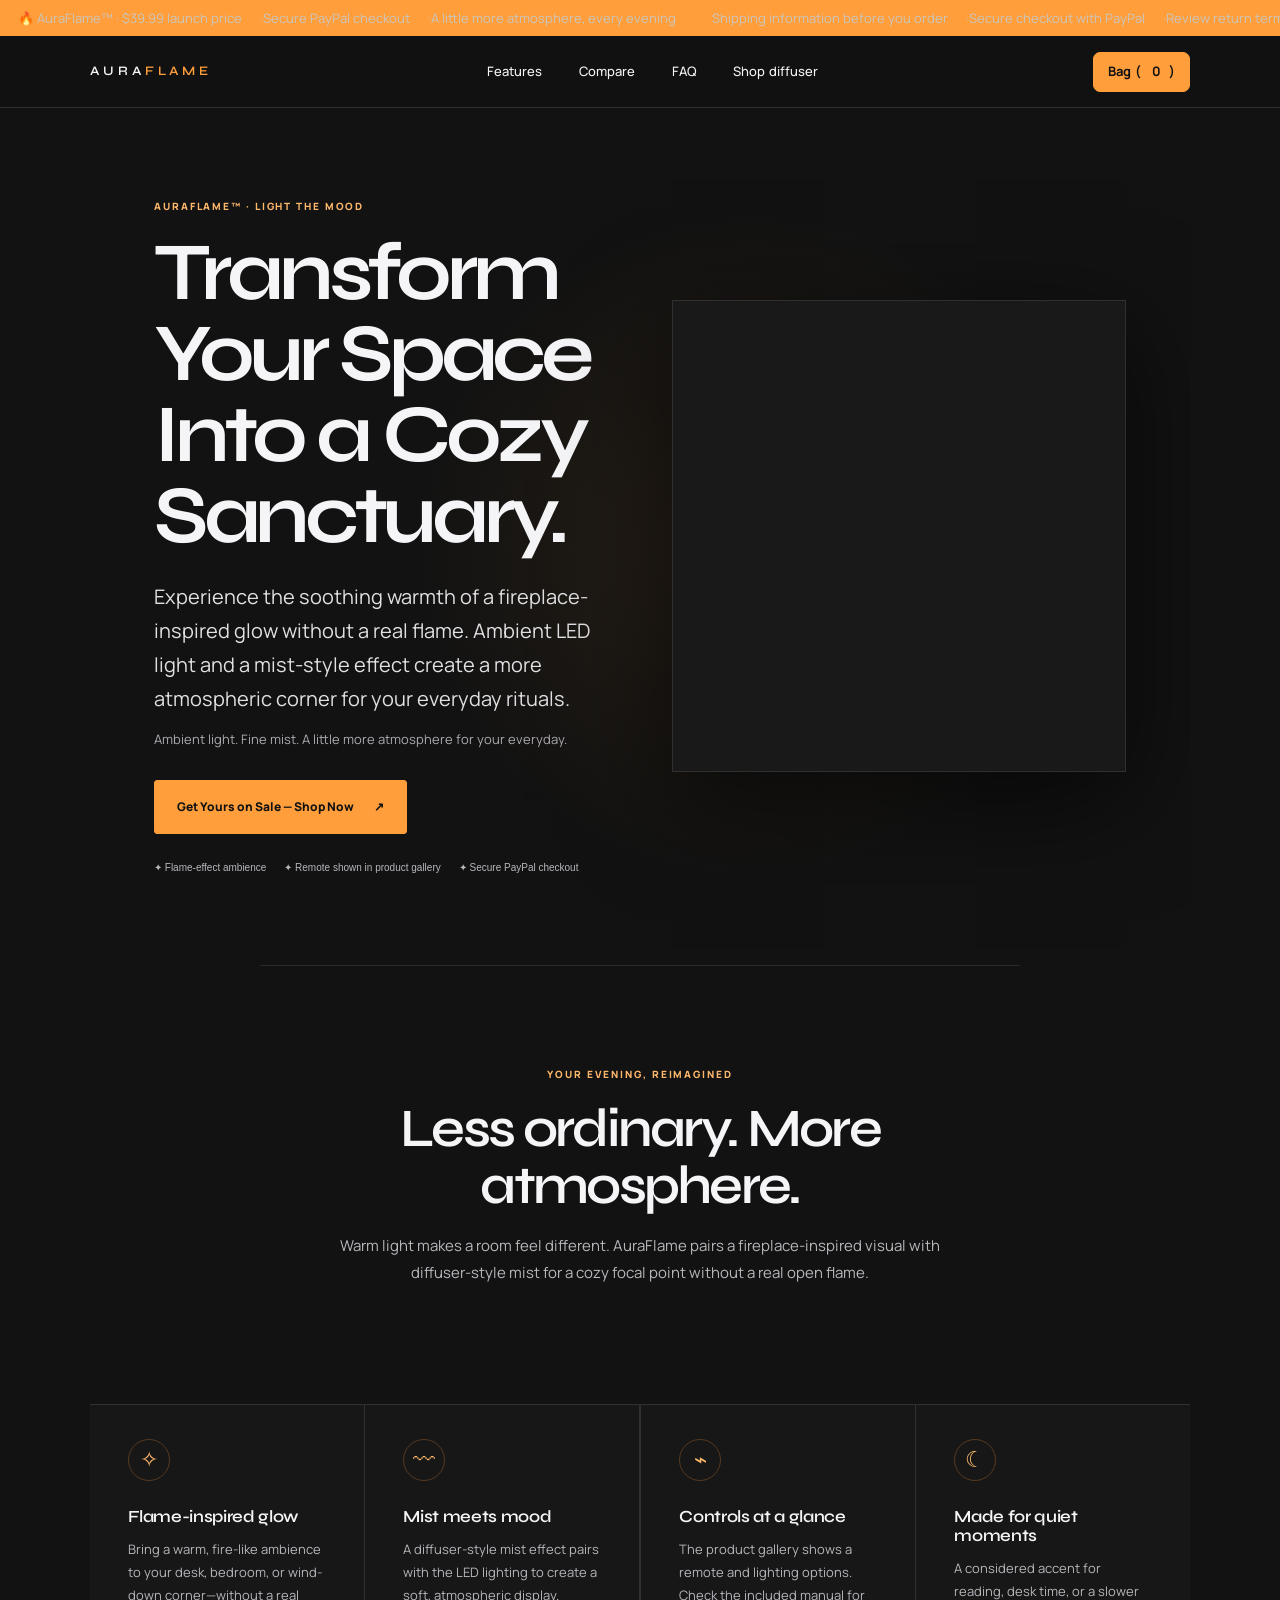
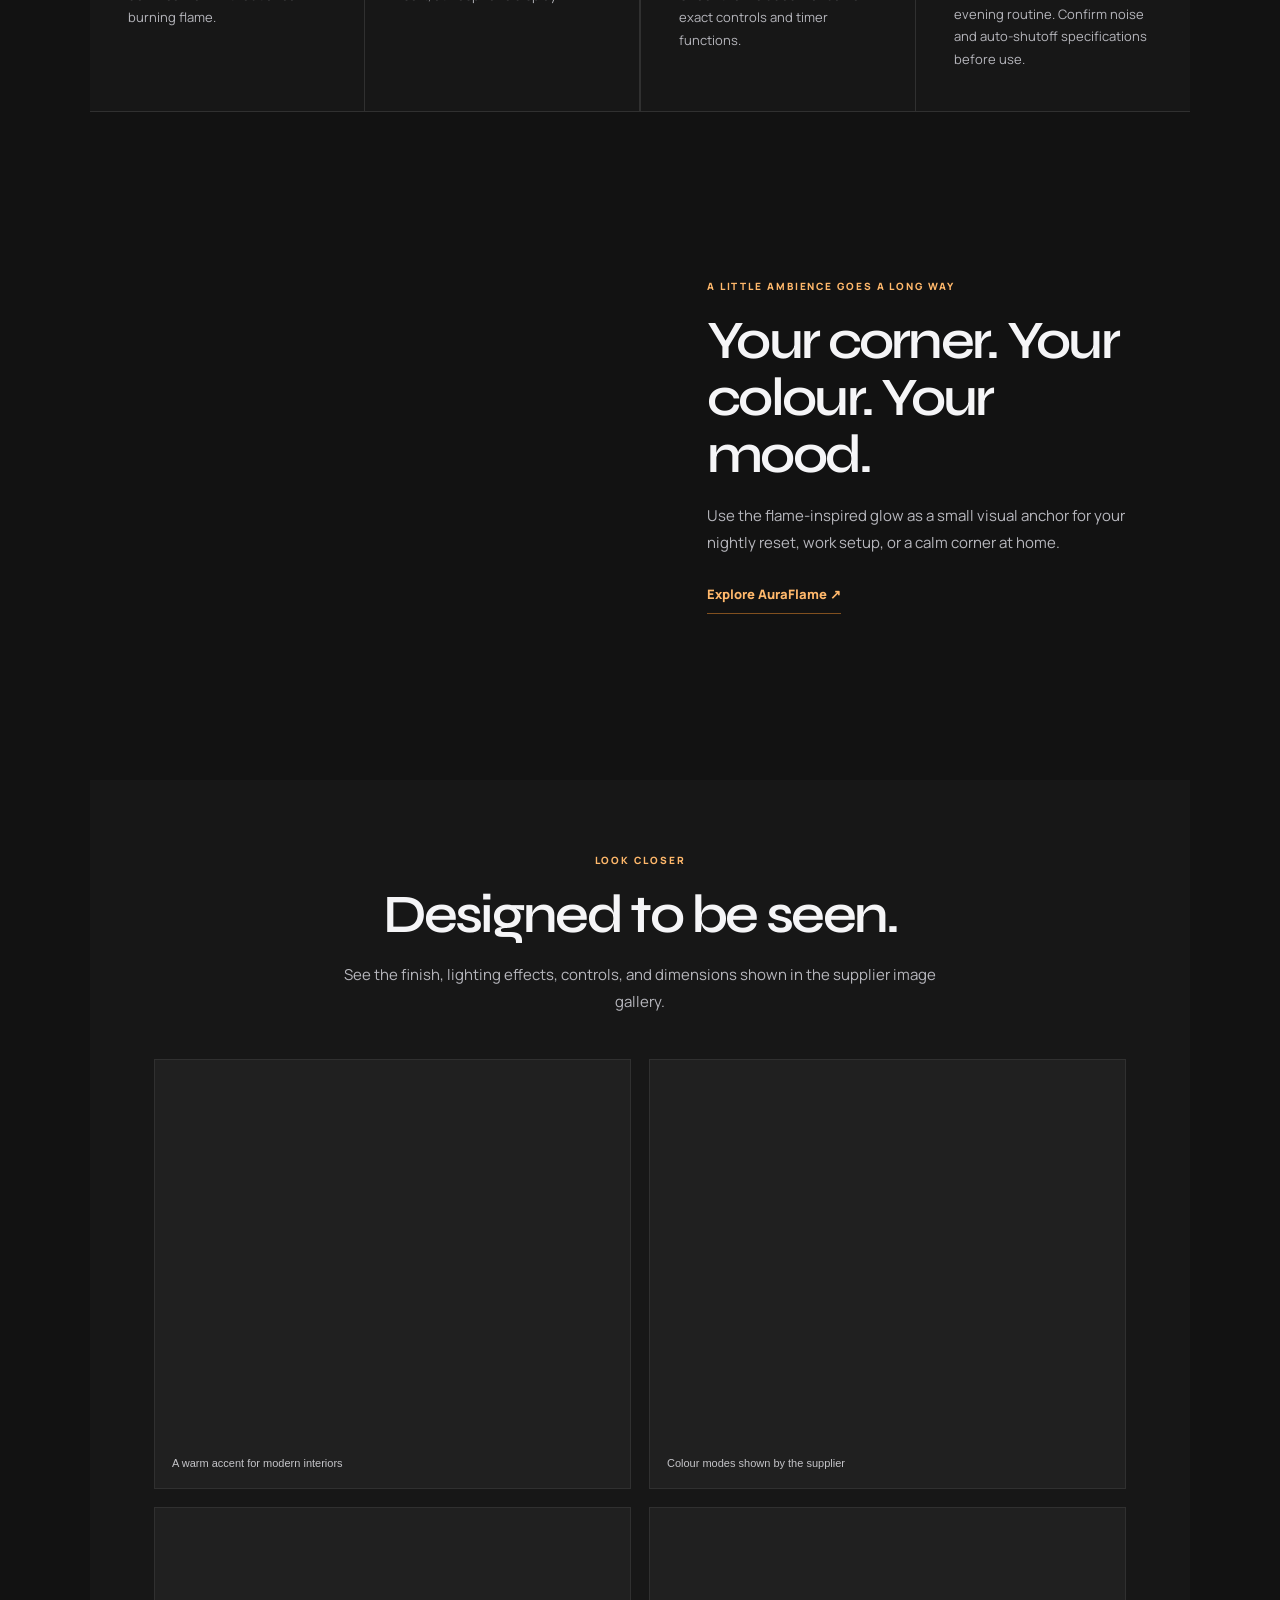
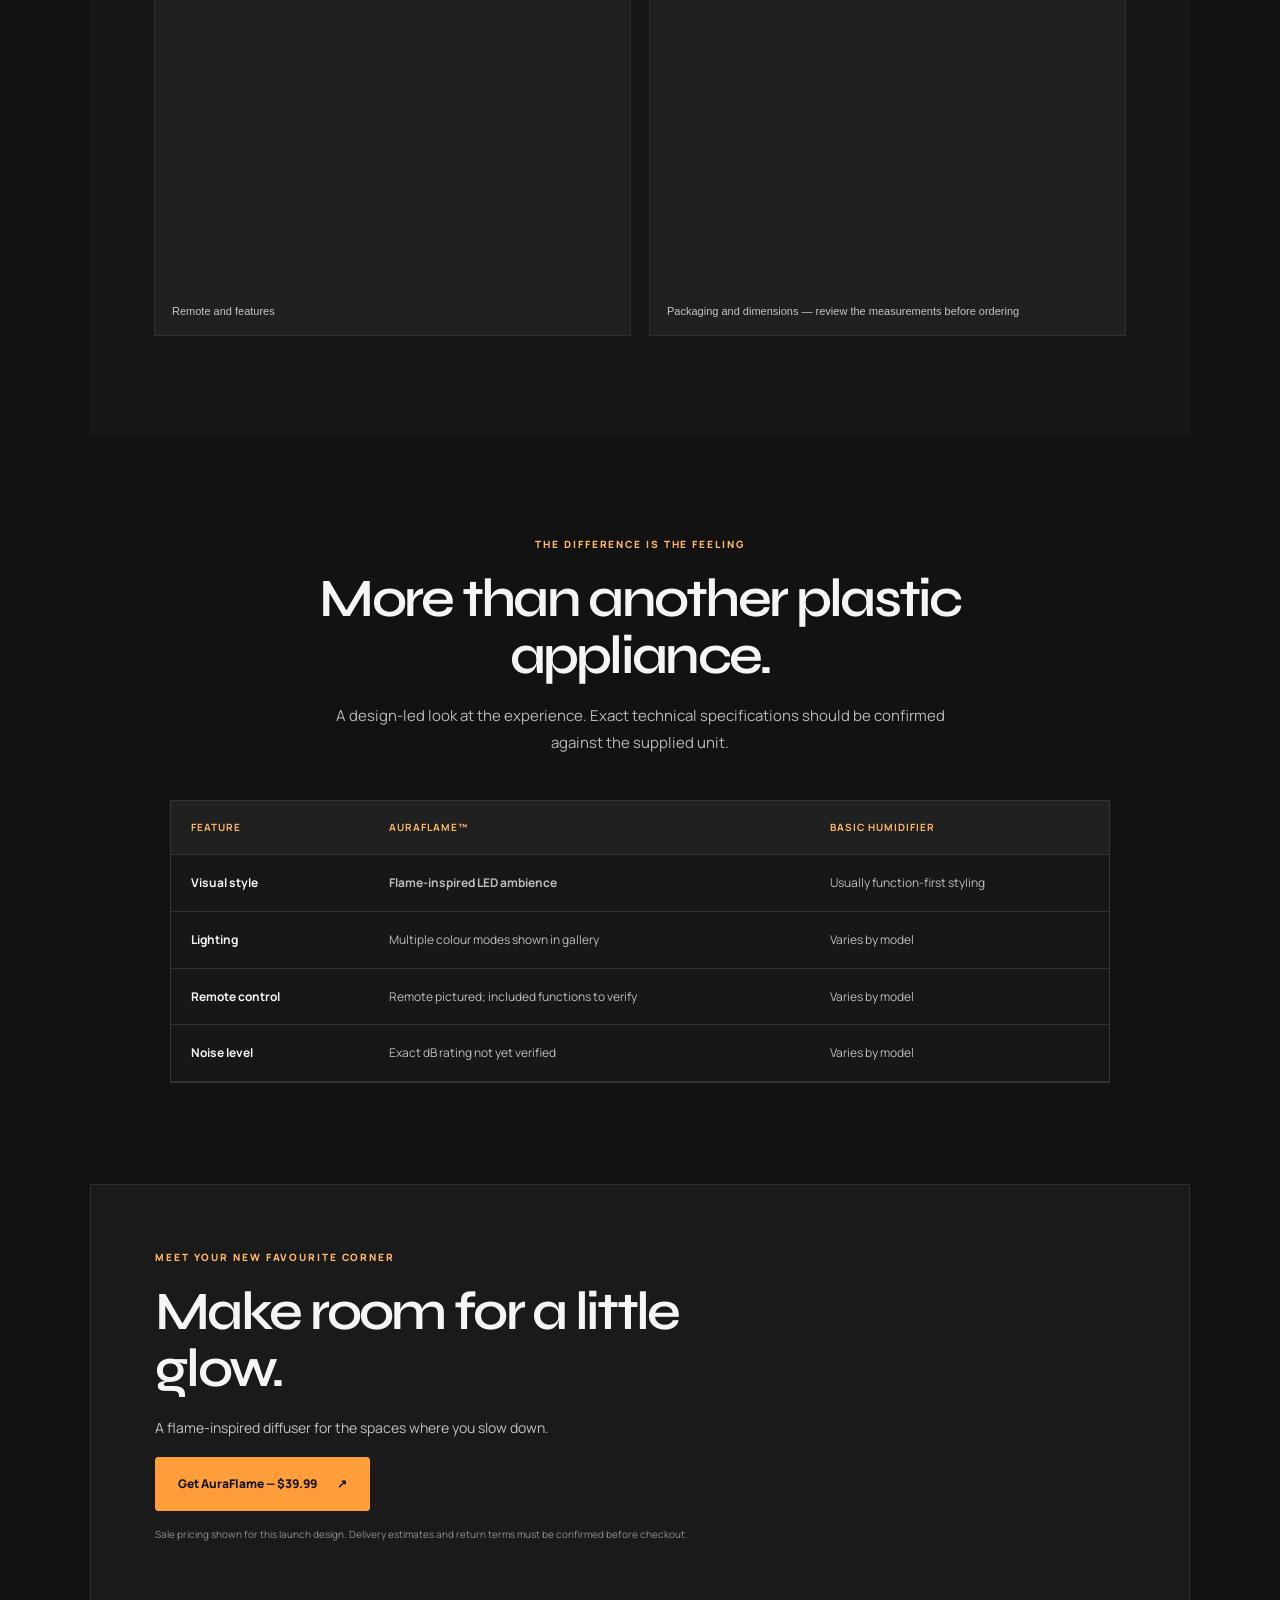
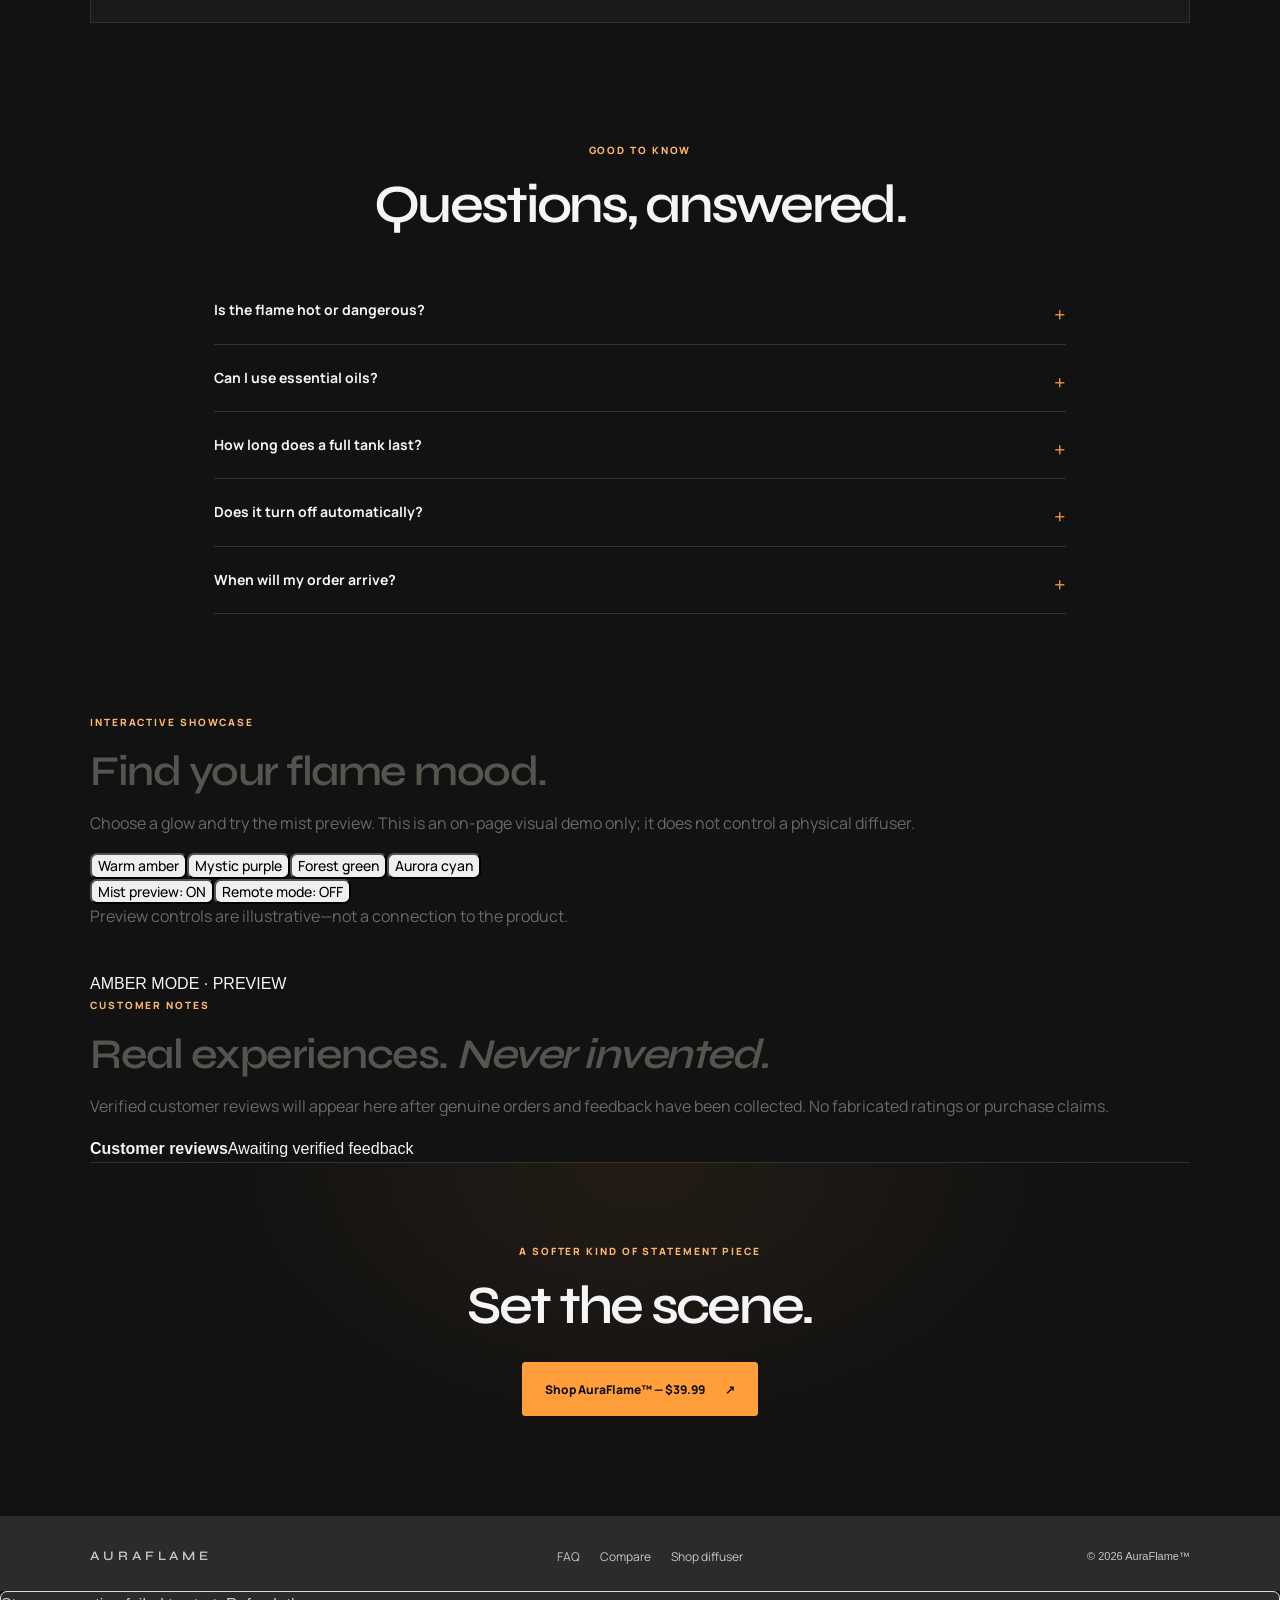
==== commit 23549b92: "Rebuild AuraFlame landing experience" ====
--- a/index.html
+++ b/index.html
@@ -4,12 +4,12 @@
 <meta charset="utf-8">
 <meta name="viewport" content="width=device-width,initial-scale=1">
 <meta name="theme-color" content="#121212">
-<title>AuraFlame™ Smart Flame Diffuser | Yazonistore</title>
+<title>AuraFlame™ Fireplace Diffuser | Warm light, calmer spaces</title>
 <meta name="description" content="Set the mood with AuraFlame™, a flame-effect LED diffuser designed for a warm, atmospheric space. Explore the features and product details.">
 <link rel="canonical" href="https://yazoniplay.github.io/Yazonistore/">
 <link rel="icon" type="image/svg+xml" href="favicon.svg">
 <meta property="og:type" content="product">
-<meta property="og:site_name" content="Yazonistore">
+<meta property="og:site_name" content="AuraFlame™">
 <meta property="og:title" content="AuraFlame™ Smart Flame Diffuser">
 <meta property="og:description" content="A cozy flame-inspired glow for your evening routine.">
 <meta property="og:url" content="https://yazoniplay.github.io/Yazonistore/">
@@ -22,24 +22,24 @@
 <link rel="preconnect" href="https://fonts.gstatic.com" crossorigin>
 <link rel="preload" as="style" href="https://fonts.googleapis.com/css2?family=Syne:wght@600;700&family=Manrope:wght@400;500;700&display=swap">
 <link href="https://fonts.googleapis.com/css2?family=Syne:wght@600;700&family=Manrope:wght@400;500;700&display=swap" rel="stylesheet">
-<link rel="stylesheet" href="store.css?v=auraflame-20261018b">
+<link rel="stylesheet" href="store.css?v=auraflame-premium-20261018c">
 
 </head>
-<body class="yz-one premium-calm shopify-inspired home-product-page">
-<div class="store-announcement yz-ticker" aria-label="Store information"><div class="yz-ticker-track"><ul class="yz-ticker-group"><li>Shipping information before you order</li><li>Secure checkout with PayPal</li><li>Review return terms</li></ul><ul class="yz-ticker-group" aria-hidden="true"><li>Shipping information before you order</li><li>Secure checkout with PayPal</li><li>Review return terms</li></ul></div></div>
+<body class="yz-one premium-calm shopify-inspired home-product-page aura-dark">
+<div class="store-announcement yz-ticker" aria-label="Store information"><div class="yz-ticker-track"><ul class="yz-ticker-group"><li>🔥 AuraFlame™ · $39.99 launch price</li><li>Secure PayPal checkout</li><li>A little more atmosphere, every evening</li></ul><ul class="yz-ticker-group" aria-hidden="true"><li>Shipping information before you order</li><li>Secure checkout with PayPal</li><li>Review return terms</li></ul></div></div>
 <header class="calm-header shopify-header">
 <button class="store-menu-toggle" type="button" aria-label="Open menu" aria-expanded="false" aria-controls="storeMobileNav"><span></span><span></span><span></span></button>
-<a class="calm-wordmark" href="index.html" aria-label="Yazonistore home">YAZONISTORE</a>
-<nav class="calm-nav store-desktop-nav" aria-label="Main navigation"><a href="#productDetail">Shop</a><a href="faq.html">FAQ</a><a href="shipping.html">Shipping &amp; returns</a><a href="contact.html">Contact</a></nav>
+<a class="calm-wordmark" href="index.html" aria-label="AuraFlame home">AuraFlame™</a>
+<nav class="calm-nav store-desktop-nav" aria-label="Main navigation"><a href="#home">Home</a><a href="#features">Key features</a><a href="#comparison">Comparison</a><a href="#reviews">Customer notes</a><a href="#faq">FAQ</a></nav>
 <div class="store-header-actions"><button class="calm-bag" type="button" data-open-bag>Bag (<span data-bag-count>0</span>)</button></div>
 </header>
-<nav class="store-mobile-nav" id="storeMobileNav" aria-label="Mobile navigation" hidden><a href="#productDetail">Shop</a><a href="#faq">FAQ</a><a href="shipping.html">Shipping &amp; returns</a><a href="contact.html">Contact</a></nav>
+<nav class="store-mobile-nav" id="storeMobileNav" aria-label="Mobile navigation" hidden><a href="#home">Home</a><a href="#features">Key features</a><a href="#comparison">Comparison</a><a href="#reviews">Customer notes</a><a href="#faq">FAQ</a><a href="shipping.html">Shipping &amp; returns</a><a href="contact.html">Contact</a></nav>
 <main id="aura-home">
 <section class="aura-hero">
  <div class="aura-hero-copy">
   <p class="aura-eyebrow">AURAFLAME™ · LIGHT THE MOOD</p>
-  <h1>Bring the glow of a fireplace to your space.</h1>
-  <p class="aura-lede">A flame-inspired LED diffuser designed to turn your desk, bedside table, or quiet corner into a softer place to land.</p>
+  <h1>Transform Your Space Into a Cozy Sanctuary.</h1>
+  <p class="aura-lede">Experience the soothing warmth of a fireplace-inspired glow without a real flame. Ambient LED light and a mist-style effect create a more atmospheric corner for your everyday rituals.</p>
   <p class="aura-hero-detail">Ambient light. Fine mist. A little more atmosphere for your everyday.</p>
   <a class="aura-button" href="product.html">Get Yours on Sale — Shop Now <span aria-hidden="true">↗</span></a>
   <div class="aura-trust-row"><span>✦ Flame-effect ambience</span><span>✦ Remote shown in product gallery</span><span>✦ Secure PayPal checkout</span></div>
@@ -90,19 +90,20 @@
  <details><summary>Does it turn off automatically?</summary><p>The low-water auto-shutoff feature must be confirmed for the exact model. Review the instruction manual before leaving the unit operating unattended.</p></details>
  <details><summary>When will my order arrive?</summary><p>Shipping destinations, delivery estimates, express options, and tracking availability must be confirmed for the shipping address before we promise a timeframe.</p></details>
 </section>
-<section class="aura-final"><p class="aura-eyebrow">A SOFTER KIND OF STATEMENT PIECE</p><h2>Set the scene.</h2><a class="aura-button" href="product.html">Shop AuraFlame™ — $39.99 <span aria-hidden="true">↗</span></a></section>
+<section class="aura-demo aura-demo-added" id="aura-showcase"><div class="aura-demo-copy"><p class="aura-eyebrow">INTERACTIVE SHOWCASE</p><h2>Find your flame mood.</h2><p>Choose a glow and try the mist preview. This is an on-page visual demo only; it does not control a physical diffuser.</p><div class="aura-swatches" role="group" aria-label="Choose accent lighting"><button type="button" data-glow-choice="amber" aria-pressed="true"><i class="swatch-amber"></i>Warm amber</button><button type="button" data-glow-choice="purple" aria-pressed="false"><i class="swatch-purple"></i>Mystic purple</button><button type="button" data-glow-choice="green" aria-pressed="false"><i class="swatch-green"></i>Forest green</button><button type="button" data-glow-choice="cyan" aria-pressed="false"><i class="swatch-cyan"></i>Aurora cyan</button></div><div class="aura-demo-toggles"><button id="mistDemoToggle" type="button" aria-pressed="true">Mist preview: ON</button><button id="remoteDemoToggle" type="button" aria-pressed="false">Remote mode: OFF</button></div><p class="aura-demo-disclaimer">Preview controls are illustrative—not a connection to the product.</p></div><div class="aura-demo-art" data-glow="amber"><div class="aura-demo-halo"></div><img src="https://sc04.alicdn.com/kf/H2a98e44d443c47f4adab5d5ee90ac7e9s.jpg" alt="AuraFlame diffuser showcase preview" loading="lazy"><div class="aura-demo-mist" aria-hidden="true"><i></i><i></i><i></i><i></i></div><span class="aura-demo-status" id="auraDemoStatus">AMBER MODE · PREVIEW</span></div></section><section class="aura-reviews-placeholder" id="reviews"><div><p class="aura-eyebrow">CUSTOMER NOTES</p><h2>Real experiences. <em>Never invented.</em></h2><p>Verified customer reviews will appear here after genuine orders and feedback have been collected. No fabricated ratings or purchase claims.</p></div><div class="aura-review-note"><strong>Customer reviews</strong><span>Awaiting verified feedback</span></div></section><section class="aura-final"><p class="aura-eyebrow">A SOFTER KIND OF STATEMENT PIECE</p><h2>Set the scene.</h2><a class="aura-button" href="product.html">Shop AuraFlame™ — $39.99 <span aria-hidden="true">↗</span></a></section>
 </main>
 <footer class="store-footer aura-footer"><div class="store-footer-inner"><a class="store-wordmark" href="index.html">AURAFLAME</a><nav aria-label="Footer navigation"><a href="index.html#faq">FAQ</a><a href="index.html#comparison">Compare</a><a href="product.html">Shop diffuser</a></nav><span class="copyright">© <span data-year></span> AuraFlame™</span></div></footer>
 <div class="toast" id="toast" role="status" aria-live="polite"></div>
 <script src="https://cdn.jsdelivr.net/npm/@supabase/supabase-js@2"></script>
-<script src="app.js?v=auraflame-20261018b"></script>
+<script src="app.js?v=auraflame-premium-20261018c"></script>
 <script>
 document.querySelectorAll('[data-year]').forEach(el=>el.textContent=new Date().getFullYear());
 document.querySelector('[data-closing-add]')?.addEventListener('click',e=>{e.preventDefault();document.querySelector('.detail-add-cart')?.click()});
 </script>
 <script>
-(()=>{const mark=img=>{if(!(img instanceof HTMLImageElement)||img.dataset.fallbackHandled)return;const src=img.getAttribute('src');if(src&&!(img.complete&&img.naturalWidth===0))return;img.dataset.fallbackHandled='true';img.classList.add('image-failed');const box=img.closest('.product-image-wrap,.detail-photo,.bag-line');if(box){box.classList.add('image-placeholder');box.dataset.imageInitial=((img.alt||'Yazonistore product').trim().charAt(0)||'Y').toUpperCase()}};document.addEventListener('error',e=>mark(e.target),true);const scan=()=>document.querySelectorAll('img').forEach(mark);new MutationObserver(scan).observe(document.documentElement,{subtree:true,childList:true,attributes:true,attributeFilter:['src']});scan()})();
+(()=>{const mark=img=>{if(!(img instanceof HTMLImageElement)||img.dataset.fallbackHandled)return;const src=img.getAttribute('src');if(src&&!(img.complete&&img.naturalWidth===0))return;img.dataset.fallbackHandled='true';img.classList.add('image-failed');const box=img.closest('.product-image-wrap,.detail-photo,.bag-line');if(box){box.classList.add('image-placeholder');box.dataset.imageInitial=((img.alt||'AuraFlame product').trim().charAt(0)||'Y').toUpperCase()}};document.addEventListener('error',e=>mark(e.target),true);const scan=()=>document.querySelectorAll('img').forEach(mark);new MutationObserver(scan).observe(document.documentElement,{subtree:true,childList:true,attributes:true,attributeFilter:['src']});scan()})();
 </script>
 <script src="motion.js?v=1" defer></script>
+<script>\n(()=>{const $=s=>[...document.querySelectorAll(s)];$("[data-glow-choice]").forEach(b=>b.addEventListener("click",()=>{const v=b.dataset.glowChoice;$("[data-glow-choice]").forEach(x=>{x.setAttribute("aria-pressed",String(x===b))});const art=document.querySelector(".aura-demo-art");if(art)art.dataset.glow=v;document.querySelectorAll(".aura-hero").forEach(x=>x.dataset.glow=v);const status=document.querySelector("#auraDemoStatus");if(status)status.textContent=v.toUpperCase()+" MODE · PREVIEW"}));const mist=document.querySelector("#mistDemoToggle"),remote=document.querySelector("#remoteDemoToggle"),art=document.querySelector(".aura-demo-art");mist?.addEventListener("click",()=>{const on=mist.getAttribute("aria-pressed")!=="true";mist.setAttribute("aria-pressed",String(on));mist.textContent="Mist preview: "+(on?"ON":"OFF");art?.classList.toggle("mist-disabled",!on)});remote?.addEventListener("click",()=>{const on=remote.getAttribute("aria-pressed")!=="true";remote.setAttribute("aria-pressed",String(on));remote.textContent="Remote mode: "+(on?"ON":"OFF");art?.classList.toggle("remote-preview",on)});document.querySelectorAll("[data-year]").forEach(el=>el.textContent=new Date().getFullYear());const cur=document.querySelector("#auraCurrency"),rates={USD:{rate:1,locale:"en-US"},SEK:{rate:10.5,locale:"sv-SE"},EUR:{rate:.92,locale:"de-DE"}};if(cur){const old=localStorage.getItem("auraflame.currency.v1")||"USD";cur.value=rates[old]?old:"USD";const upd=()=>{const c=cur.value,r=rates[c];localStorage.setItem("auraflame.currency.v1",c);document.querySelectorAll("[data-aura-price]").forEach(el=>el.textContent=new Intl.NumberFormat(r.locale,{style:"currency",currency:c,maximumFractionDigits:c==="SEK"?0:2}).format(Number(el.dataset.auraPrice)*r.rate))};cur.addEventListener("change",upd);upd()}})();\n</script>
 </body>
 </html>
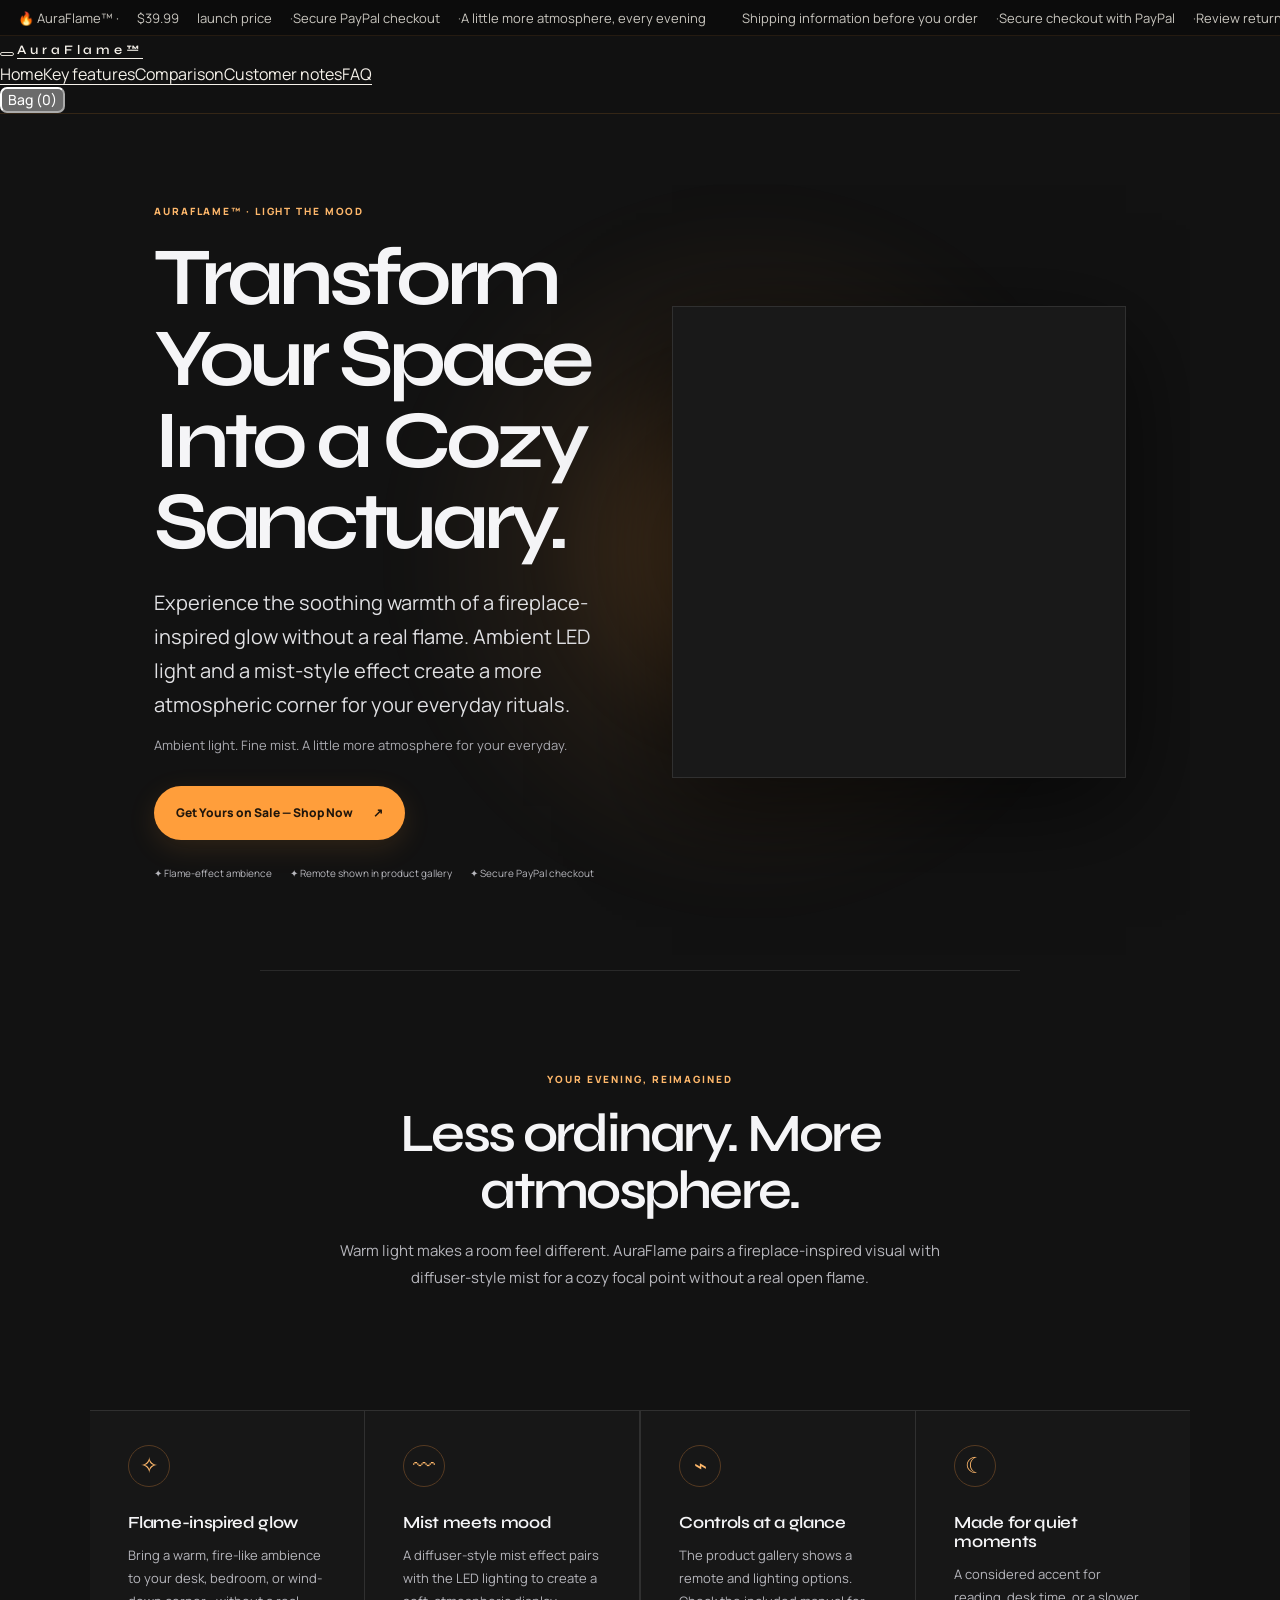
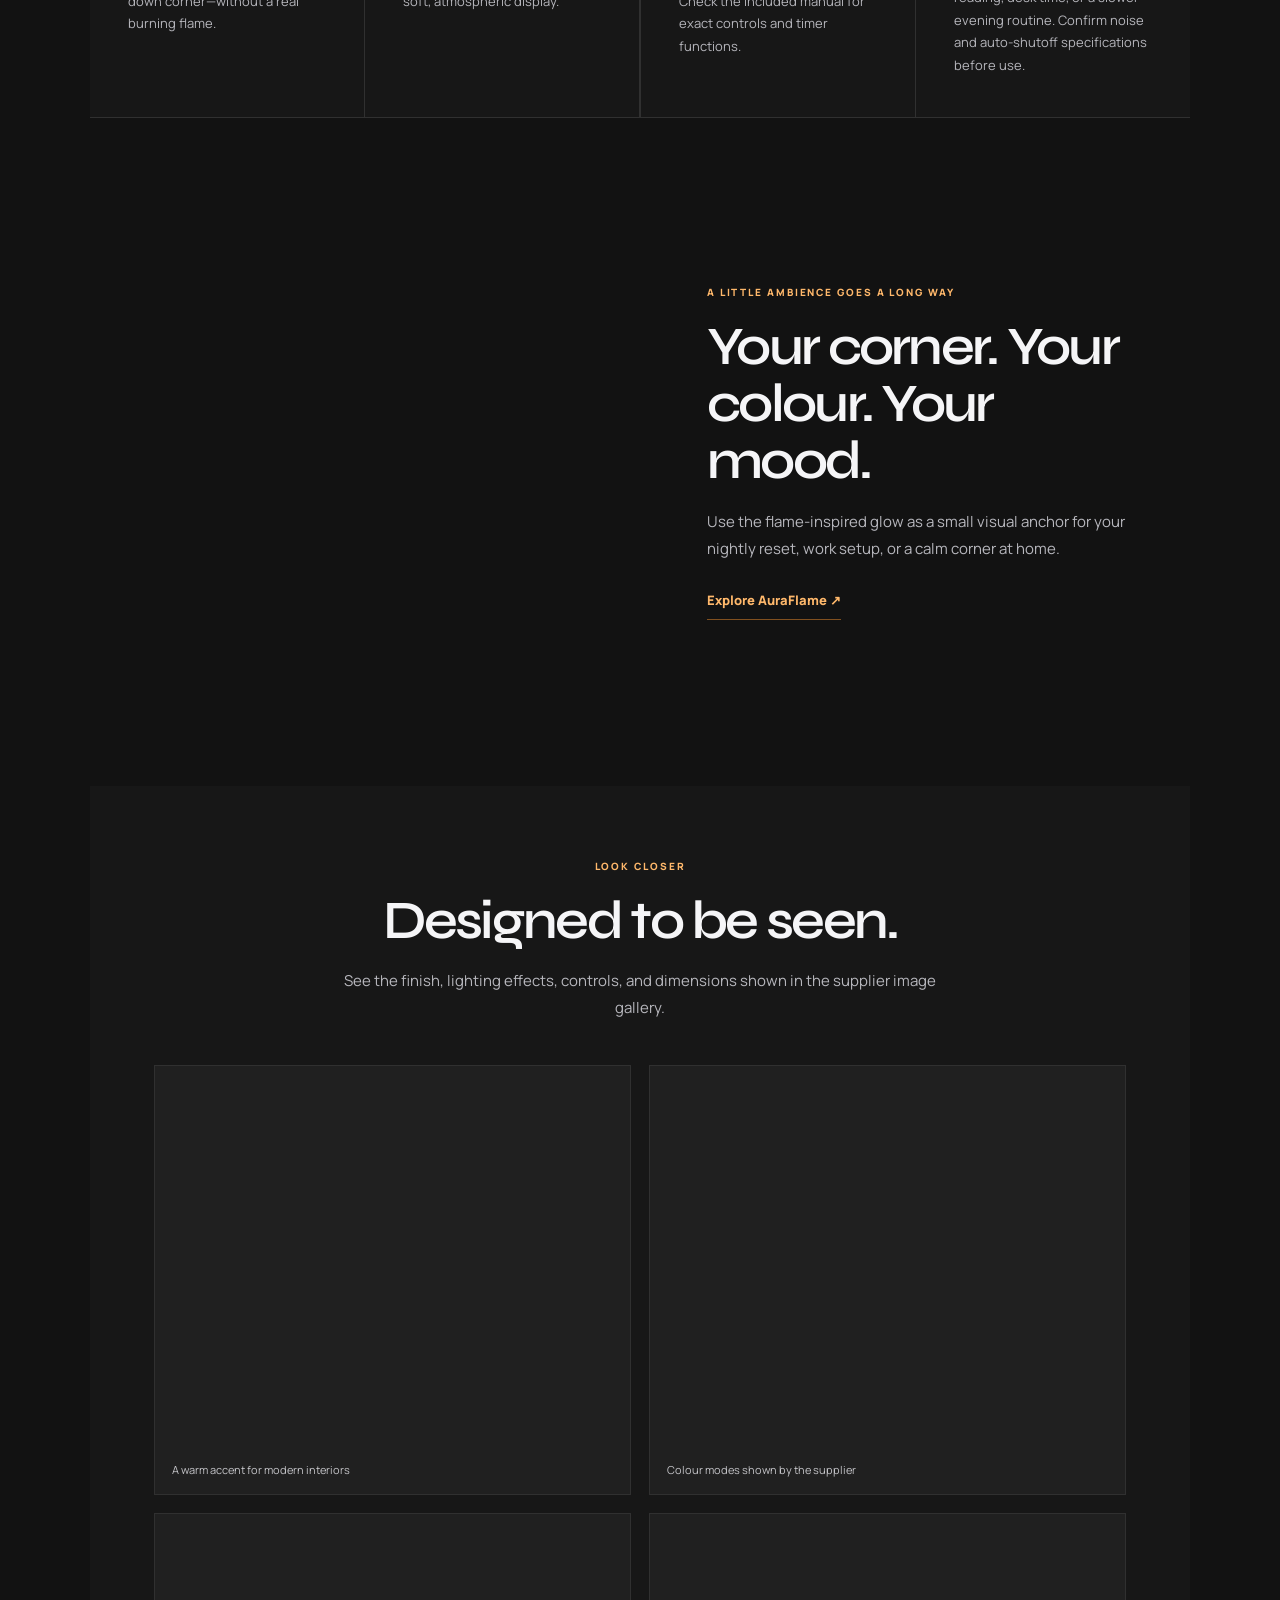
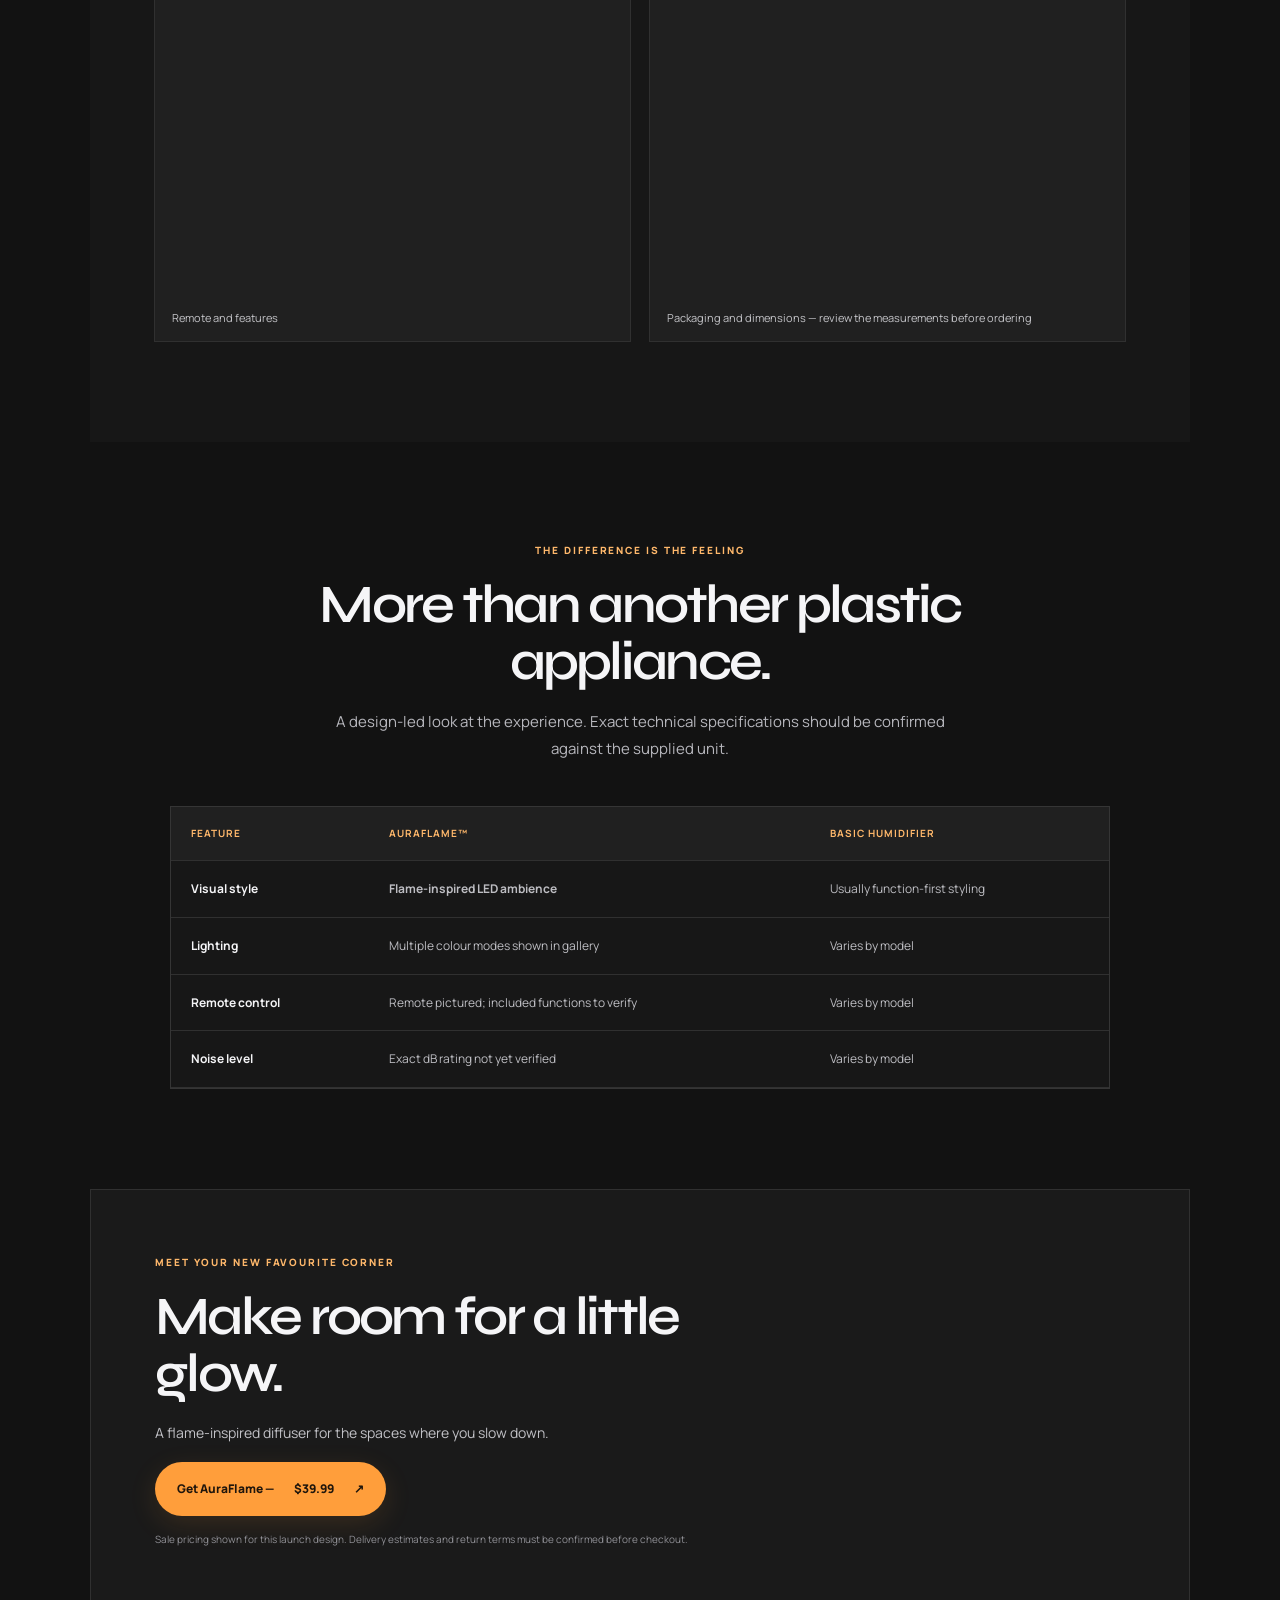
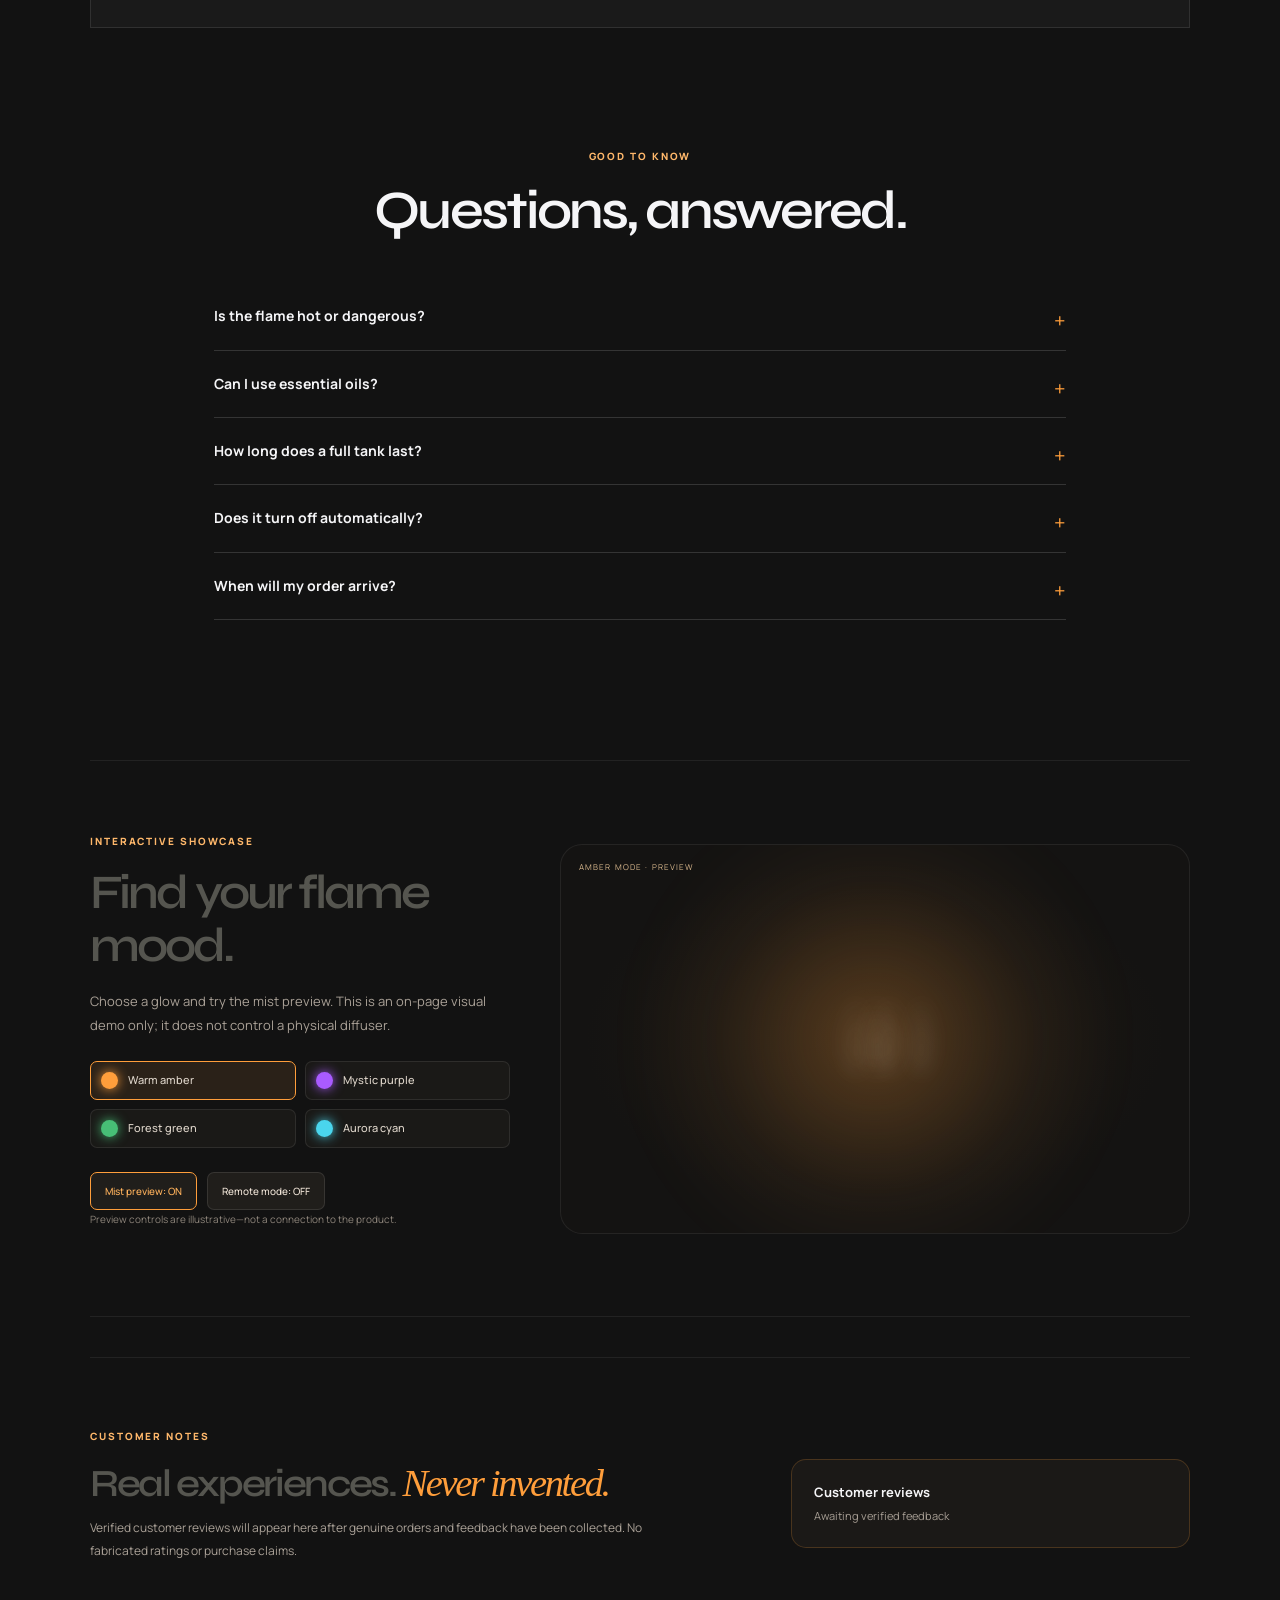
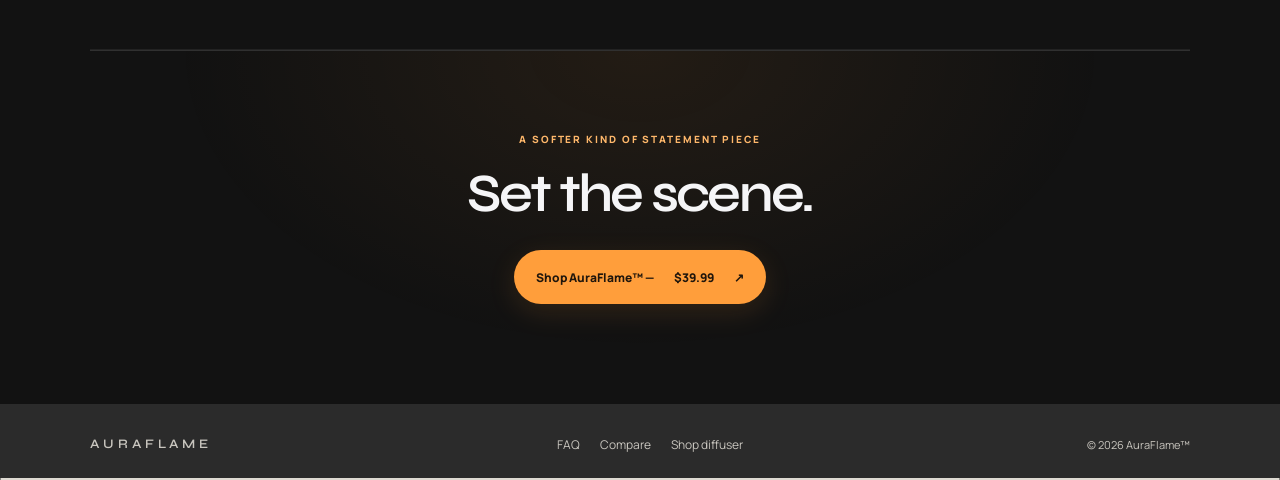
==== commit 6da6c3d1: "Fix AuraFlame demo script and search interaction" ====
--- a/index.html
+++ b/index.html
@@ -26,13 +26,14 @@
 
 </head>
 <body class="yz-one premium-calm shopify-inspired home-product-page aura-dark">
-<div class="store-announcement yz-ticker" aria-label="Store information"><div class="yz-ticker-track"><ul class="yz-ticker-group"><li>🔥 AuraFlame™ · $39.99 launch price</li><li>Secure PayPal checkout</li><li>A little more atmosphere, every evening</li></ul><ul class="yz-ticker-group" aria-hidden="true"><li>Shipping information before you order</li><li>Secure checkout with PayPal</li><li>Review return terms</li></ul></div></div>
+<div class="store-announcement yz-ticker" aria-label="Store information"><div class="yz-ticker-track"><ul class="yz-ticker-group"><li>🔥 AuraFlame™ · <span data-aura-price="39.99">$39.99</span> launch price</li><li>Secure PayPal checkout</li><li>A little more atmosphere, every evening</li></ul><ul class="yz-ticker-group" aria-hidden="true"><li>Shipping information before you order</li><li>Secure checkout with PayPal</li><li>Review return terms</li></ul></div></div>
 <header class="calm-header shopify-header">
 <button class="store-menu-toggle" type="button" aria-label="Open menu" aria-expanded="false" aria-controls="storeMobileNav"><span></span><span></span><span></span></button>
 <a class="calm-wordmark" href="index.html" aria-label="AuraFlame home">AuraFlame™</a>
 <nav class="calm-nav store-desktop-nav" aria-label="Main navigation"><a href="#home">Home</a><a href="#features">Key features</a><a href="#comparison">Comparison</a><a href="#reviews">Customer notes</a><a href="#faq">FAQ</a></nav>
 <div class="store-header-actions"><button class="calm-bag" type="button" data-open-bag>Bag (<span data-bag-count>0</span>)</button></div>
 </header>
+<div class="aura-search-panel" id="auraSearchPanel" hidden><label for="auraPageSearch">Find a section</label><input id="auraPageSearch" type="search" placeholder="Try features, comparison or FAQ"><div id="auraSearchResults"><a href="#features">Key features</a><a href="#comparison">Comparison</a><a href="#faq">FAQ</a></div></div>
 <nav class="store-mobile-nav" id="storeMobileNav" aria-label="Mobile navigation" hidden><a href="#home">Home</a><a href="#features">Key features</a><a href="#comparison">Comparison</a><a href="#reviews">Customer notes</a><a href="#faq">FAQ</a><a href="shipping.html">Shipping &amp; returns</a><a href="contact.html">Contact</a></nav>
 <main id="aura-home">
 <section class="aura-hero">
@@ -80,7 +81,7 @@
  </tbody></table></div>
 </section>
 <section class="aura-product-cta">
- <div><p class="aura-eyebrow">MEET YOUR NEW FAVOURITE CORNER</p><h2>Make room for a little glow.</h2><p>A flame-inspired diffuser for the spaces where you slow down.</p><a class="aura-button" href="product.html">Get AuraFlame — $39.99 <span aria-hidden="true">↗</span></a><p class="aura-small-note">Sale pricing shown for this launch design. Delivery estimates and return terms must be confirmed before checkout.</p></div>
+ <div><p class="aura-eyebrow">MEET YOUR NEW FAVOURITE CORNER</p><h2>Make room for a little glow.</h2><p>A flame-inspired diffuser for the spaces where you slow down.</p><a class="aura-button" href="product.html">Get AuraFlame — <span data-aura-price="39.99">$39.99</span> <span aria-hidden="true">↗</span></a><p class="aura-small-note">Sale pricing shown for this launch design. Delivery estimates and return terms must be confirmed before checkout.</p></div>
  <img src="https://sc04.alicdn.com/kf/H2a98e44d443c47f4adab5d5ee90ac7e9s.jpg" alt="AuraFlame flame-effect diffuser" loading="lazy">
 </section>
 <section class="aura-faq" id="faq"><header><p class="aura-eyebrow">GOOD TO KNOW</p><h2>Questions, answered.</h2></header>
@@ -90,7 +91,7 @@
  <details><summary>Does it turn off automatically?</summary><p>The low-water auto-shutoff feature must be confirmed for the exact model. Review the instruction manual before leaving the unit operating unattended.</p></details>
  <details><summary>When will my order arrive?</summary><p>Shipping destinations, delivery estimates, express options, and tracking availability must be confirmed for the shipping address before we promise a timeframe.</p></details>
 </section>
-<section class="aura-demo aura-demo-added" id="aura-showcase"><div class="aura-demo-copy"><p class="aura-eyebrow">INTERACTIVE SHOWCASE</p><h2>Find your flame mood.</h2><p>Choose a glow and try the mist preview. This is an on-page visual demo only; it does not control a physical diffuser.</p><div class="aura-swatches" role="group" aria-label="Choose accent lighting"><button type="button" data-glow-choice="amber" aria-pressed="true"><i class="swatch-amber"></i>Warm amber</button><button type="button" data-glow-choice="purple" aria-pressed="false"><i class="swatch-purple"></i>Mystic purple</button><button type="button" data-glow-choice="green" aria-pressed="false"><i class="swatch-green"></i>Forest green</button><button type="button" data-glow-choice="cyan" aria-pressed="false"><i class="swatch-cyan"></i>Aurora cyan</button></div><div class="aura-demo-toggles"><button id="mistDemoToggle" type="button" aria-pressed="true">Mist preview: ON</button><button id="remoteDemoToggle" type="button" aria-pressed="false">Remote mode: OFF</button></div><p class="aura-demo-disclaimer">Preview controls are illustrative—not a connection to the product.</p></div><div class="aura-demo-art" data-glow="amber"><div class="aura-demo-halo"></div><img src="https://sc04.alicdn.com/kf/H2a98e44d443c47f4adab5d5ee90ac7e9s.jpg" alt="AuraFlame diffuser showcase preview" loading="lazy"><div class="aura-demo-mist" aria-hidden="true"><i></i><i></i><i></i><i></i></div><span class="aura-demo-status" id="auraDemoStatus">AMBER MODE · PREVIEW</span></div></section><section class="aura-reviews-placeholder" id="reviews"><div><p class="aura-eyebrow">CUSTOMER NOTES</p><h2>Real experiences. <em>Never invented.</em></h2><p>Verified customer reviews will appear here after genuine orders and feedback have been collected. No fabricated ratings or purchase claims.</p></div><div class="aura-review-note"><strong>Customer reviews</strong><span>Awaiting verified feedback</span></div></section><section class="aura-final"><p class="aura-eyebrow">A SOFTER KIND OF STATEMENT PIECE</p><h2>Set the scene.</h2><a class="aura-button" href="product.html">Shop AuraFlame™ — $39.99 <span aria-hidden="true">↗</span></a></section>
+<section class="aura-demo aura-demo-added" id="aura-showcase"><div class="aura-demo-copy"><p class="aura-eyebrow">INTERACTIVE SHOWCASE</p><h2>Find your flame mood.</h2><p>Choose a glow and try the mist preview. This is an on-page visual demo only; it does not control a physical diffuser.</p><div class="aura-swatches" role="group" aria-label="Choose accent lighting"><button type="button" data-glow-choice="amber" aria-pressed="true"><i class="swatch-amber"></i>Warm amber</button><button type="button" data-glow-choice="purple" aria-pressed="false"><i class="swatch-purple"></i>Mystic purple</button><button type="button" data-glow-choice="green" aria-pressed="false"><i class="swatch-green"></i>Forest green</button><button type="button" data-glow-choice="cyan" aria-pressed="false"><i class="swatch-cyan"></i>Aurora cyan</button></div><div class="aura-demo-toggles"><button id="mistDemoToggle" type="button" aria-pressed="true">Mist preview: ON</button><button id="remoteDemoToggle" type="button" aria-pressed="false">Remote mode: OFF</button></div><p class="aura-demo-disclaimer">Preview controls are illustrative—not a connection to the product.</p></div><div class="aura-demo-art" data-glow="amber"><div class="aura-demo-halo"></div><img src="https://sc04.alicdn.com/kf/H2a98e44d443c47f4adab5d5ee90ac7e9s.jpg" alt="AuraFlame diffuser showcase preview" loading="lazy"><div class="aura-demo-mist" aria-hidden="true"><i></i><i></i><i></i><i></i></div><span class="aura-demo-status" id="auraDemoStatus">AMBER MODE · PREVIEW</span></div></section><section class="aura-reviews-placeholder" id="reviews"><div><p class="aura-eyebrow">CUSTOMER NOTES</p><h2>Real experiences. <em>Never invented.</em></h2><p>Verified customer reviews will appear here after genuine orders and feedback have been collected. No fabricated ratings or purchase claims.</p></div><div class="aura-review-note"><strong>Customer reviews</strong><span>Awaiting verified feedback</span></div></section><section class="aura-final"><p class="aura-eyebrow">A SOFTER KIND OF STATEMENT PIECE</p><h2>Set the scene.</h2><a class="aura-button" href="product.html">Shop AuraFlame™ — <span data-aura-price="39.99">$39.99</span> <span aria-hidden="true">↗</span></a></section>
 </main>
 <footer class="store-footer aura-footer"><div class="store-footer-inner"><a class="store-wordmark" href="index.html">AURAFLAME</a><nav aria-label="Footer navigation"><a href="index.html#faq">FAQ</a><a href="index.html#comparison">Compare</a><a href="product.html">Shop diffuser</a></nav><span class="copyright">© <span data-year></span> AuraFlame™</span></div></footer>
 <div class="toast" id="toast" role="status" aria-live="polite"></div>
@@ -104,6 +105,6 @@
 (()=>{const mark=img=>{if(!(img instanceof HTMLImageElement)||img.dataset.fallbackHandled)return;const src=img.getAttribute('src');if(src&&!(img.complete&&img.naturalWidth===0))return;img.dataset.fallbackHandled='true';img.classList.add('image-failed');const box=img.closest('.product-image-wrap,.detail-photo,.bag-line');if(box){box.classList.add('image-placeholder');box.dataset.imageInitial=((img.alt||'AuraFlame product').trim().charAt(0)||'Y').toUpperCase()}};document.addEventListener('error',e=>mark(e.target),true);const scan=()=>document.querySelectorAll('img').forEach(mark);new MutationObserver(scan).observe(document.documentElement,{subtree:true,childList:true,attributes:true,attributeFilter:['src']});scan()})();
 </script>
 <script src="motion.js?v=1" defer></script>
-<script>\n(()=>{const $=s=>[...document.querySelectorAll(s)];$("[data-glow-choice]").forEach(b=>b.addEventListener("click",()=>{const v=b.dataset.glowChoice;$("[data-glow-choice]").forEach(x=>{x.setAttribute("aria-pressed",String(x===b))});const art=document.querySelector(".aura-demo-art");if(art)art.dataset.glow=v;document.querySelectorAll(".aura-hero").forEach(x=>x.dataset.glow=v);const status=document.querySelector("#auraDemoStatus");if(status)status.textContent=v.toUpperCase()+" MODE · PREVIEW"}));const mist=document.querySelector("#mistDemoToggle"),remote=document.querySelector("#remoteDemoToggle"),art=document.querySelector(".aura-demo-art");mist?.addEventListener("click",()=>{const on=mist.getAttribute("aria-pressed")!=="true";mist.setAttribute("aria-pressed",String(on));mist.textContent="Mist preview: "+(on?"ON":"OFF");art?.classList.toggle("mist-disabled",!on)});remote?.addEventListener("click",()=>{const on=remote.getAttribute("aria-pressed")!=="true";remote.setAttribute("aria-pressed",String(on));remote.textContent="Remote mode: "+(on?"ON":"OFF");art?.classList.toggle("remote-preview",on)});document.querySelectorAll("[data-year]").forEach(el=>el.textContent=new Date().getFullYear());const cur=document.querySelector("#auraCurrency"),rates={USD:{rate:1,locale:"en-US"},SEK:{rate:10.5,locale:"sv-SE"},EUR:{rate:.92,locale:"de-DE"}};if(cur){const old=localStorage.getItem("auraflame.currency.v1")||"USD";cur.value=rates[old]?old:"USD";const upd=()=>{const c=cur.value,r=rates[c];localStorage.setItem("auraflame.currency.v1",c);document.querySelectorAll("[data-aura-price]").forEach(el=>el.textContent=new Intl.NumberFormat(r.locale,{style:"currency",currency:c,maximumFractionDigits:c==="SEK"?0:2}).format(Number(el.dataset.auraPrice)*r.rate))};cur.addEventListener("change",upd);upd()}})();\n</script>
+<script>\n(()=>{const $=s=>[...document.querySelectorAll(s)];$("[data-glow-choice]").forEach(b=>b.addEventListener("click",()=>{const v=b.dataset.glowChoice;$("[data-glow-choice]").forEach(x=>{x.setAttribute("aria-pressed",String(x===b))});const art=document.querySelector(".aura-demo-art");if(art)art.dataset.glow=v;document.querySelectorAll(".aura-hero").forEach(x=>x.dataset.glow=v);const status=document.querySelector("#auraDemoStatus");if(status)status.textContent=v.toUpperCase()+" MODE · PREVIEW"}));const panel=document.querySelector("#auraSearchPanel");document.querySelector("[data-open-search]")?.addEventListener("click",()=>{if(panel)panel.hidden=!panel.hidden;if(panel&&!panel.hidden)document.querySelector("#auraPageSearch")?.focus()});document.querySelector("#auraPageSearch")?.addEventListener("input",e=>{const q=e.target.value.toLowerCase().trim();document.querySelectorAll("#auraSearchResults a").forEach(a=>a.hidden=!!q&&!a.textContent.toLowerCase().includes(q))});const mist=document.querySelector("#mistDemoToggle"),remote=document.querySelector("#remoteDemoToggle"),art=document.querySelector(".aura-demo-art");mist?.addEventListener("click",()=>{const on=mist.getAttribute("aria-pressed")!=="true";mist.setAttribute("aria-pressed",String(on));mist.textContent="Mist preview: "+(on?"ON":"OFF");art?.classList.toggle("mist-disabled",!on)});remote?.addEventListener("click",()=>{const on=remote.getAttribute("aria-pressed")!=="true";remote.setAttribute("aria-pressed",String(on));remote.textContent="Remote mode: "+(on?"ON":"OFF");art?.classList.toggle("remote-preview",on)});document.querySelectorAll("[data-year]").forEach(el=>el.textContent=new Date().getFullYear());const cur=document.querySelector("#auraCurrency"),rates={USD:{rate:1,locale:"en-US"},SEK:{rate:10.5,locale:"sv-SE"},EUR:{rate:.92,locale:"de-DE"}};if(cur){const old=localStorage.getItem("auraflame.currency.v1")||"USD";cur.value=rates[old]?old:"USD";const upd=()=>{const c=cur.value,r=rates[c];localStorage.setItem("auraflame.currency.v1",c);document.querySelectorAll("[data-aura-price]").forEach(el=>el.textContent=new Intl.NumberFormat(r.locale,{style:"currency",currency:c,maximumFractionDigits:c==="SEK"?0:2}).format(Number(el.dataset.auraPrice)*r.rate))};cur.addEventListener("change",upd);upd()}})();\n</script>
 </body>
 </html>
--- a/store.css
+++ b/store.css
@@ -496,3 +496,73 @@
 @media(max-width:900px){body.yz-one .aura-hero{grid-template-columns:1fr;min-height:auto;padding-top:50px}body.yz-one .aura-hero-image{max-width:720px}body.yz-one .aura-benefits{grid-template-columns:repeat(2,minmax(0,1fr))}body.yz-one .aura-story{grid-template-columns:1fr}body.yz-one .aura-product-cta{margin:0 20px 55px}body.yz-one .aura-buy-layout{grid-template-columns:1fr}body.yz-one .aura-product-copy{position:static}body.yz-one .aura-product-page{padding-inline:18px}}
 @media(max-width:560px){body.yz-one .aura-benefits{grid-template-columns:1fr}body.yz-one .aura-gallery-grid{grid-template-columns:1fr}body.yz-one .aura-gallery{padding:55px 18px}body.yz-one .aura-product-cta{grid-template-columns:1fr;margin-inline:14px;padding:25px}body.yz-one .aura-assurance{grid-template-columns:1fr}body.yz-one .aura-thumbnails{grid-template-columns:repeat(3,minmax(0,1fr))}body.yz-one .aura-hero h1{font-size:45px!important}body.yz-one .aura-trust-row{display:grid;gap:8px}}
 @media(prefers-reduced-motion:reduce){body.yz-one .aura-button{transition:none!important}}
+
+/* AuraFlame™ — premium dark conversion layer */
+body.aura-dark,html:has(body.aura-dark){background:#121212!important;color:#f5f1ea!important;color-scheme:dark}
+body.aura-dark{--bg:#121212;--panel:#191817;--line:rgba(255,158,59,.16);--charcoal:#121212;--text:#b7aea4;--heading:#f5f1ea;--gold:#ff9e3b;--white:#f5f1ea;background:#121212!important;color:#f5f1ea!important;font-family:"DM Sans",Manrope,Arial,sans-serif!important}
+body.aura-dark .store-announcement{background:#0c0c0c!important;color:#d6cec3!important;border-bottom:1px solid rgba(255,158,59,.1)!important}
+body.aura-dark .calm-header,body.aura-dark .shopify-header,body.aura-dark .store-global-header{position:sticky!important;top:0!important;z-index:1000!important;background:rgba(18,18,18,.88)!important;color:#f5f1ea!important;border-bottom:1px solid rgba(255,158,59,.15)!important;backdrop-filter:blur(12px)!important;-webkit-backdrop-filter:blur(12px)!important}
+body.aura-dark .calm-header a,body.aura-dark .store-global-header a,body.aura-dark .calm-wordmark{color:#f5f1ea!important}
+body.aura-dark .store-global-header{display:flex!important;height:78px!important;padding:0 clamp(18px,5vw,76px)!important;gap:24px!important}
+body.aura-dark .store-global-brand{font-size:16px!important;letter-spacing:-.04em!important;color:#f5f1ea!important}
+body.aura-dark .store-global-brand:before{content:"♨";color:#ff9e3b;margin-right:7px}
+body.aura-dark .store-global-links{display:flex!important;gap:clamp(12px,1.7vw,24px)!important;justify-content:center!important;align-items:center!important}
+body.aura-dark .store-global-links a{color:#b9b1a8!important;font-size:10px!important;white-space:nowrap}
+body.aura-dark .store-global-links a:hover{color:#ff9e3b!important}
+body.aura-dark .store-global-actions{display:flex!important;align-items:center!important;gap:10px!important}
+body.aura-dark .store-global-bag{background:rgba(255,255,255,.035)!important;border:1px solid rgba(255,255,255,.14)!important;color:#f5f1ea!important;border-radius:999px!important}
+body.aura-dark .store-global-menu-toggle{display:none!important}
+body.aura-dark .store-global-mobile-nav{background:rgba(18,18,18,.98)!important;border-color:rgba(255,158,59,.16)!important}
+body.aura-dark .store-global-mobile-nav a{color:#f5f1ea!important;border-color:#ffffff14!important}
+body.aura-dark .aura-hero{position:relative;isolation:isolate}
+body.aura-dark .aura-hero-glow{background:radial-gradient(circle,rgba(255,158,59,.27),rgba(255,158,59,.06) 42%,transparent 72%);filter:blur(24px);animation:auraGlow 4.5s ease-in-out infinite}
+body.aura-dark .aura-hero-image img,body.aura-dark .aura-story-image img,body.aura-dark .aura-gallery img,body.aura-dark .aura-product-main-image img,body.aura-dark .aura-demo-art img{mix-blend-mode:screen}
+body.aura-dark .aura-button,body.aura-dark .aura-btn{background:#ff9e3b!important;color:#20160c!important;border:0!important;border-radius:999px!important;font-weight:800!important;box-shadow:0 8px 28px #ff9e3b20!important;transition:transform .2s,box-shadow .2s!important}
+body.aura-dark .aura-button:hover,body.aura-dark .aura-btn:hover{transform:translateY(-2px);box-shadow:0 10px 36px #ff9e3b55!important}
+body.aura-dark .aura-demo-added{display:grid;grid-template-columns:.8fr 1.2fr;gap:50px;align-items:center;padding:72px 0;margin:40px auto;border-top:1px solid #ffffff12;border-bottom:1px solid #ffffff12}
+body.aura-dark .aura-demo-copy h2{font-size:clamp(30px,4vw,48px);line-height:1.1;letter-spacing:-.06em;margin:0 0 16px;color:#f5f1ea}
+body.aura-dark .aura-demo-copy>p:not(.aura-eyebrow){font-size:13px;color:#aaa197;line-height:1.85}
+body.aura-dark .aura-swatches{display:grid;grid-template-columns:1fr 1fr;gap:9px;margin:24px 0}
+body.aura-dark .aura-swatches button{display:flex;align-items:center;gap:10px;padding:10px;background:#1a1917;color:#ded5ca;border:1px solid #ffffff16;border-radius:10px;font-size:11px;cursor:pointer;text-align:left}
+body.aura-dark .aura-swatches button[aria-pressed=true]{border-color:#ff9e3b;background:#2a2118}
+body.aura-dark .aura-swatches i{display:inline-block;width:17px;height:17px;border-radius:50%;box-shadow:0 0 12px currentColor}
+body.aura-dark .swatch-amber{background:#ff9e3b;color:#ff9e3b}.swatch-purple{background:#a95bff;color:#a95bff}.swatch-green{background:#47bf76;color:#47bf76}.swatch-cyan{background:#4ad5ed;color:#4ad5ed}
+body.aura-dark .aura-demo-toggles{display:flex;gap:10px;flex-wrap:wrap}
+body.aura-dark .aura-demo-toggles button{border:1px solid #ffffff1a;background:#201e1b;color:#f0e5d8;border-radius:999px;padding:11px 14px;font-size:10px;cursor:pointer}
+body.aura-dark .aura-demo-toggles button[aria-pressed=true]{border-color:#ff9e3b;color:#ffb25c}
+body.aura-dark .aura-demo-disclaimer{font-size:10px!important;color:#8e857b!important}
+body.aura-dark .aura-demo-art{min-height:390px;position:relative;display:grid;place-items:center;overflow:hidden;border:1px solid #ffffff12;border-radius:22px;background:radial-gradient(ellipse at center,#211b14,#141312 65%);isolation:isolate}
+body.aura-dark .aura-demo-art img{z-index:1;position:relative;width:90%;height:350px;object-fit:contain;filter:drop-shadow(0 20px 25px #0008)}
+body.aura-dark .aura-demo-halo{position:absolute;z-index:0;width:78%;aspect-ratio:1;border-radius:50%;background:radial-gradient(circle,#ff9e3b42,#ff9e3b0c 46%,transparent 72%);filter:blur(20px);animation:auraGlow 4s ease-in-out infinite}
+body.aura-dark .aura-demo-art[data-glow=purple] .aura-demo-halo{background:radial-gradient(circle,#a95bff55,#a95bff12 46%,transparent 72%)}
+body.aura-dark .aura-demo-art[data-glow=green] .aura-demo-halo{background:radial-gradient(circle,#47bf7650,#47bf7612 46%,transparent 72%)}
+body.aura-dark .aura-demo-art[data-glow=cyan] .aura-demo-halo{background:radial-gradient(circle,#4ad5ed50,#4ad5ed12 46%,transparent 72%)}
+body.aura-dark .aura-demo-mist{position:absolute;z-index:2;top:17%;left:38%;height:42%;width:25%;pointer-events:none}
+body.aura-dark .aura-demo-mist i{position:absolute;bottom:0;left:50%;width:23px;height:80px;border-radius:50%;background:linear-gradient(0deg,#ffffff18,#ffffff03);filter:blur(10px);animation:auraMist 3.5s ease-in-out infinite}
+body.aura-dark .aura-demo-mist i:nth-child(2){left:28%;animation-delay:-1s}body.aura-dark .aura-demo-mist i:nth-child(3){left:70%;animation-delay:-2s}body.aura-dark .aura-demo-mist i:nth-child(4){left:42%;animation-delay:-2.5s}
+body.aura-dark .aura-demo-art.mist-disabled .aura-demo-mist{opacity:0}
+body.aura-dark .aura-demo-art.remote-preview{outline:1px solid #ff9e3b66;box-shadow:0 0 35px #ff9e3b15}
+body.aura-dark .aura-demo-status{position:absolute;top:16px;left:18px;z-index:3;color:#d9b88d;font-size:8px;letter-spacing:.14em}
+body.aura-dark .aura-reviews-placeholder{display:grid;grid-template-columns:1fr .6fr;gap:35px;align-items:center;padding:70px 0;border-top:1px solid #ffffff12;border-bottom:1px solid #ffffff12}
+body.aura-dark .aura-reviews-placeholder h2{font-size:clamp(28px,3vw,42px);line-height:1.12;letter-spacing:-.06em;margin:0 0 12px}
+body.aura-dark .aura-reviews-placeholder h2 em{font-family:Georgia,serif;color:#ff9e3b;font-weight:400}
+body.aura-dark .aura-reviews-placeholder p:not(.aura-eyebrow){max-width:600px;color:#aaa197;font-size:12px;line-height:1.9}
+body.aura-dark .aura-review-note{border:1px solid #ff9e3b33;border-radius:15px;background:#1b1917;padding:22px}
+body.aura-dark .aura-review-note strong,body.aura-dark .aura-review-note span{display:block}body.aura-dark .aura-review-note strong{font-size:13px}body.aura-dark .aura-review-note span{font-size:11px;color:#a79e94;margin-top:5px}
+body.aura-dark .aura-trust-badges{display:grid;grid-template-columns:repeat(3,minmax(0,1fr));gap:8px;margin:20px 0}
+body.aura-dark .aura-trust-badges span{display:block;padding:12px;background:#1b1917;border:1px solid #ffffff10;border-radius:11px;font-size:12px}
+body.aura-dark .aura-trust-badges b,body.aura-dark .aura-trust-badges small{display:block}body.aura-dark .aura-trust-badges b{font-size:10px;margin:5px 0}body.aura-dark .aura-trust-badges small{font-size:9px;color:#9e958a;line-height:1.5}
+body.aura-dark .bag-shipping-progress{padding:16px 24px;border-bottom:1px solid #ffffff10;background:#181715}
+body.aura-dark .bag-shipping-progress>div:first-child{display:flex;justify-content:space-between;gap:10px;font-size:10px;color:#d7cec3}
+body.aura-dark .bag-shipping-progress strong{color:#ffb25c;font-size:10px}
+body.aura-dark .bag-shipping-track{height:4px;border-radius:20px;background:#39322a;margin:10px 0}
+body.aura-dark .bag-shipping-track span{display:block;width:100%;height:100%;border-radius:20px;background:#ff9e3b;opacity:.55}
+body.aura-dark .bag-shipping-progress small{font-size:9px;color:#92887d;line-height:1.5;display:block}
+body.aura-dark .bag-overlay{background:#000b!important;backdrop-filter:blur(5px)}
+body.aura-dark .bag-drawer{background:#151413!important;color:#f5f1ea!important;border-left:1px solid #ff9e3b2b;box-shadow:-25px 0 70px #000a!important}
+body.aura-dark .drawer-header{border-color:#ffffff18!important}body.aura-dark .drawer-header .eyebrow{color:#d0a06c!important}body.aura-dark .drawer-header h2,body.aura-dark .bag-line h3{color:#f5f1ea!important}body.aura-dark .close-button{background:#211f1c!important;color:#f5f1ea!important;border-color:#ffffff22!important}body.aura-dark .bag-line{border-color:#ffffff16!important}body.aura-dark .bag-line>img{background:#211f1c!important}body.aura-dark .bag-line p,body.aura-dark .bag-bottom>p,body.aura-dark .bag-bottom>small{color:#a89e93!important}body.aura-dark .bag-bottom{background:#151413!important;border-color:#ffffff1c!important}body.aura-dark .bag-bottom .subtotal strong{color:#f5f1ea!important}body.aura-dark .bag-bottom #drawerCheckoutButton{background:#ff9e3b!important;color:#21170d!important;border:0!important;border-radius:999px!important}body.aura-dark .drawer-view-bag{color:#d5c7b6!important}
+@keyframes auraGlow{0%,100%{opacity:.7;transform:scale(.96)}50%{opacity:1;transform:scale(1.06)}}@keyframes auraMist{0%,100%{transform:translateY(12px) scale(.75);opacity:.1}50%{transform:translateY(-22px) scale(1.2);opacity:.8}}@keyframes auraFlame{0%,100%{transform:translateY(0)}50%{transform:translateY(-2px)}}@keyframes auraShimmer{to{left:150%}}@keyframes auraCountPop{0%{transform:scale(1)}45%{transform:scale(1.35)}100%{transform:scale(1)}}
+@media(max-width:1050px){body.aura-dark .store-global-header{gap:12px!important;padding:0 18px!important}body.aura-dark .store-global-links{gap:10px!important}body.aura-dark .store-global-links a{font-size:9px!important}}
+@media(max-width:850px){body.aura-dark .store-global-header{height:70px!important;gap:12px!important}body.aura-dark .store-global-menu-toggle{display:flex!important;width:38px!important;height:38px!important;border:1px solid #ffffff24!important;border-radius:50%!important;background:transparent!important;align-items:center!important;justify-content:center!important;flex-direction:column!important;gap:5px!important}body.aura-dark .store-global-menu-toggle span{width:15px!important;height:1px!important;background:#eee!important}body.aura-dark .store-global-links{display:none!important}body.aura-dark .store-global-brand{margin-right:auto!important;font-size:15px!important}body.aura-dark .store-global-actions{gap:6px!important}body.aura-dark .store-global-mobile-nav{top:104px!important}}
+@media(max-width:600px){body.aura-dark .aura-demo-added{grid-template-columns:1fr;gap:25px;padding:45px 0}body.aura-dark .aura-demo-art{min-height:320px}body.aura-dark .aura-demo-art img{height:290px}body.aura-dark .aura-reviews-placeholder{grid-template-columns:1fr;gap:18px;padding:45px 0}body.aura-dark .aura-trust-badges{grid-template-columns:1fr}body.aura-dark .bag-shipping-progress{padding:14px 18px}body.aura-dark .store-global-header{padding:0 12px!important}body.aura-dark .store-global-brand{font-size:13px!important}body.aura-dark .aura-product-page{width:calc(100% - 32px)}}
+@media(prefers-reduced-motion:reduce){body.aura-dark *{animation-duration:.01ms!important;animation-iteration-count:1!important;scroll-behavior:auto!important;transition-duration:.01ms!important}}
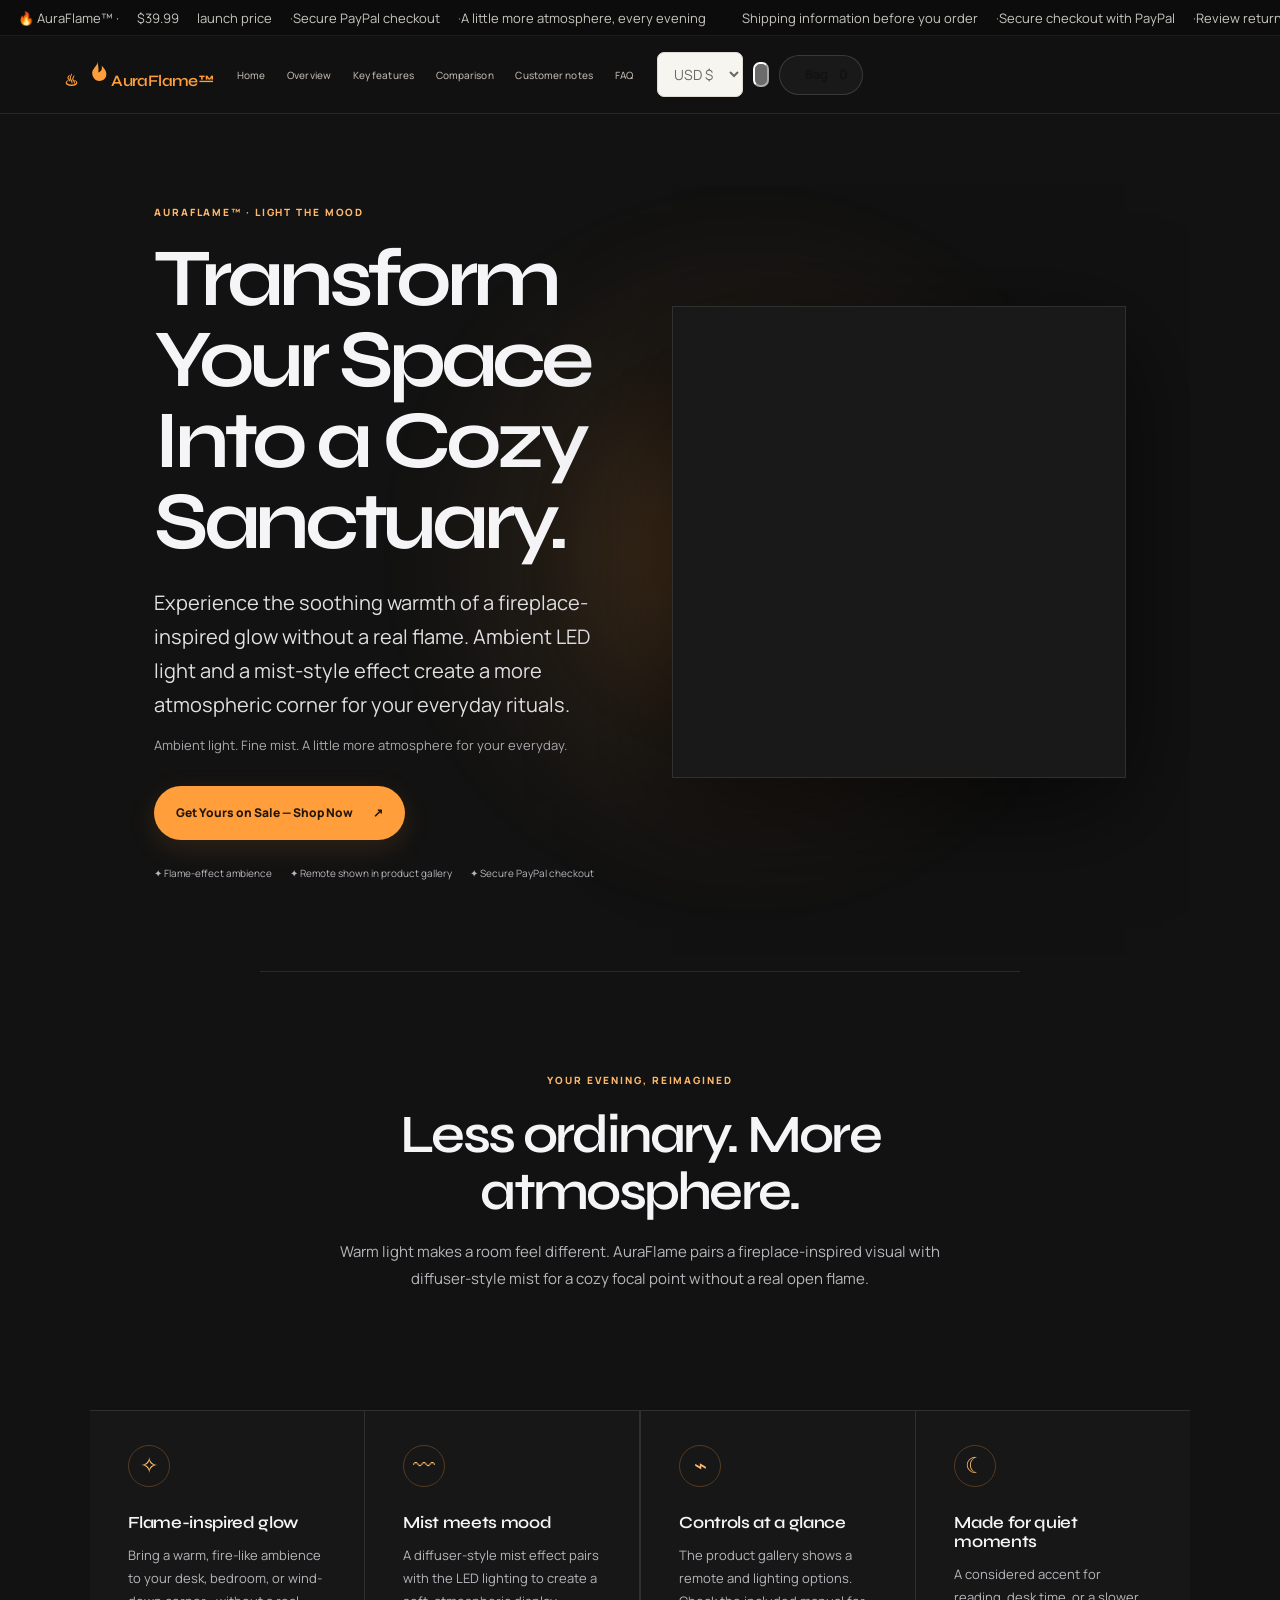
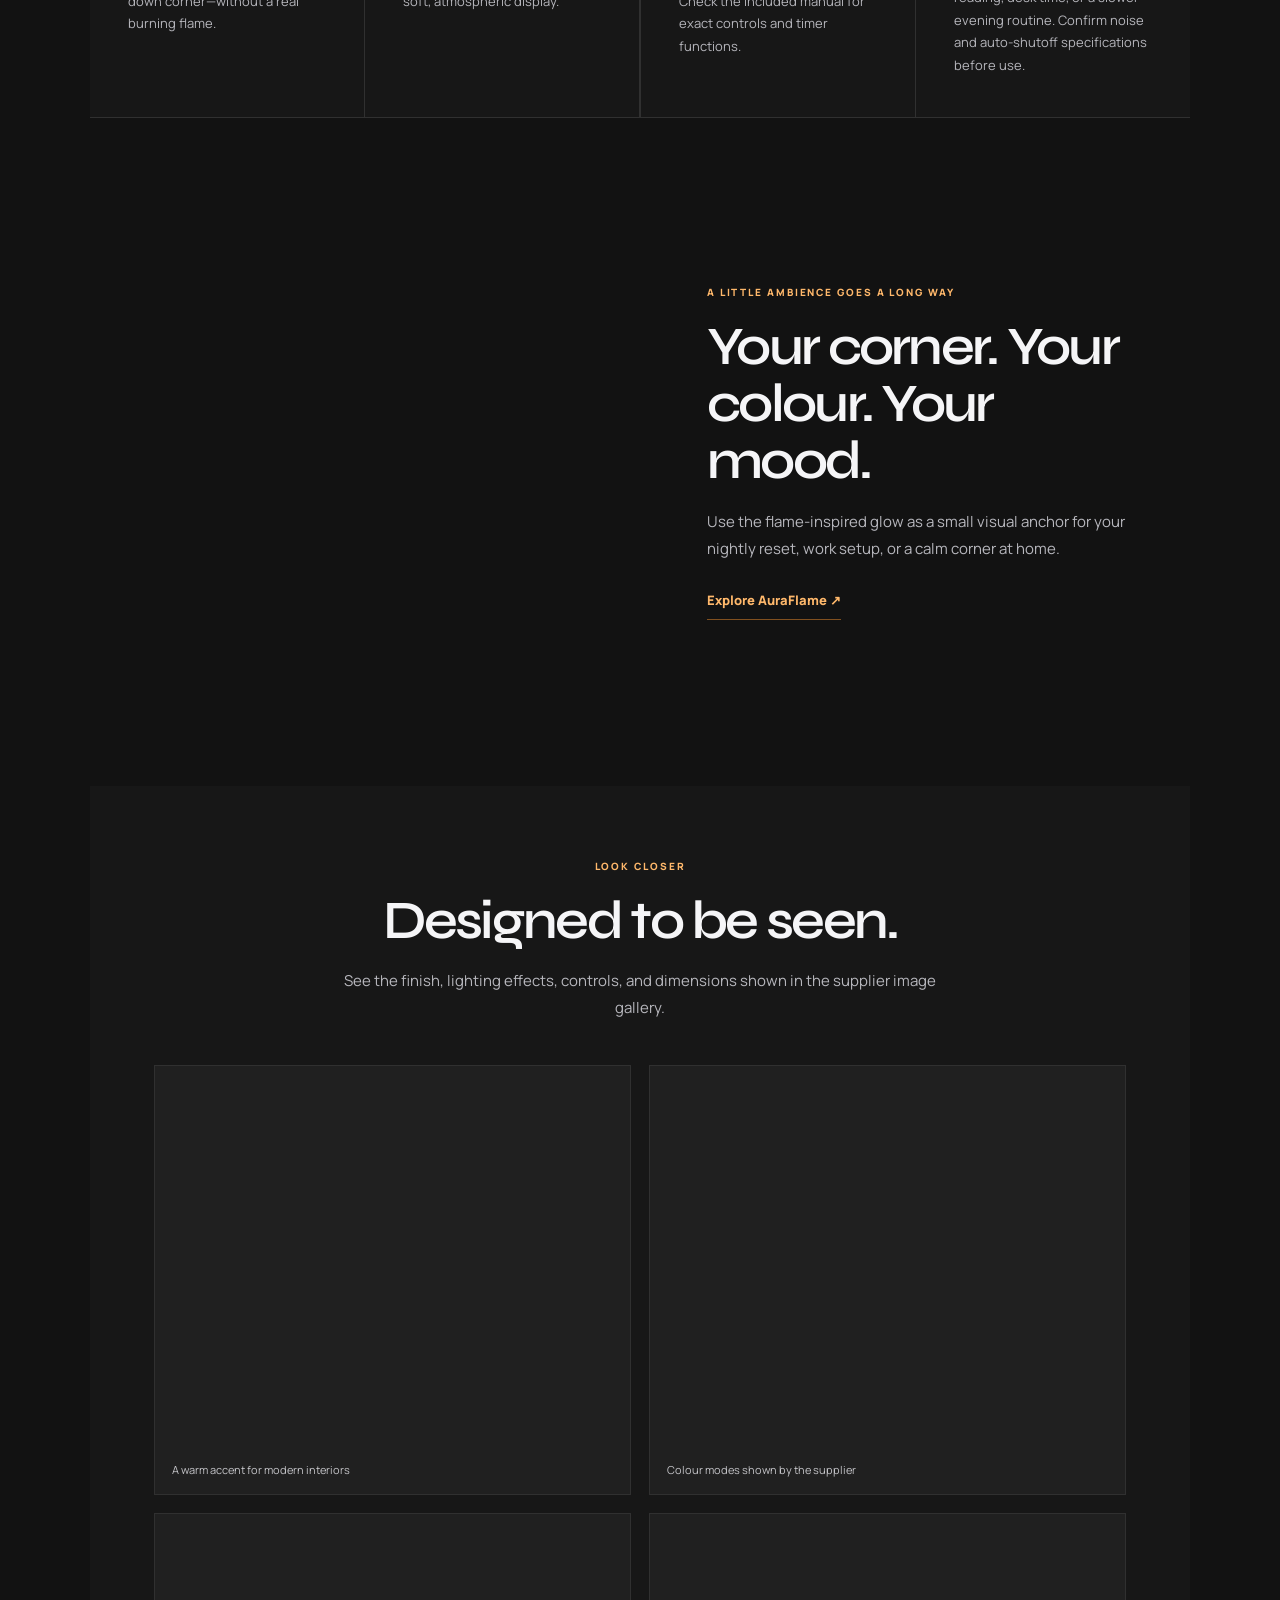
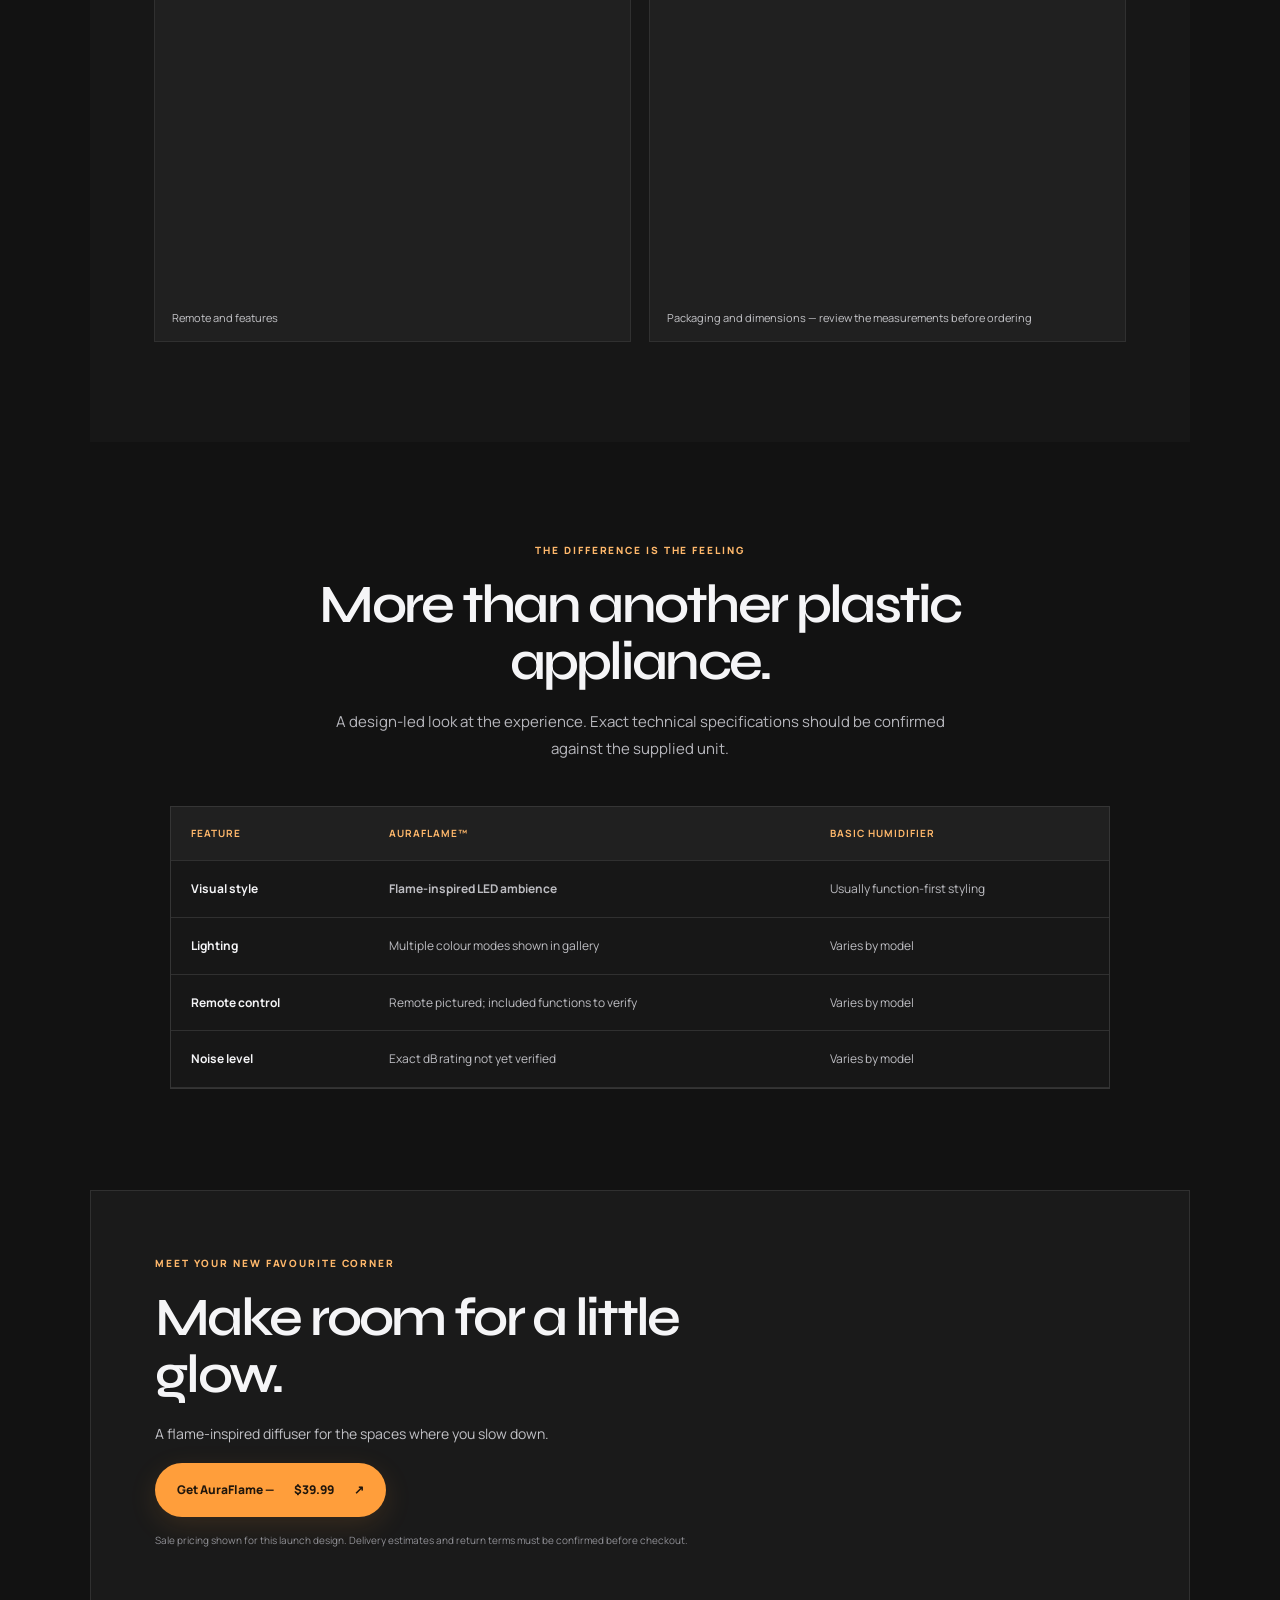
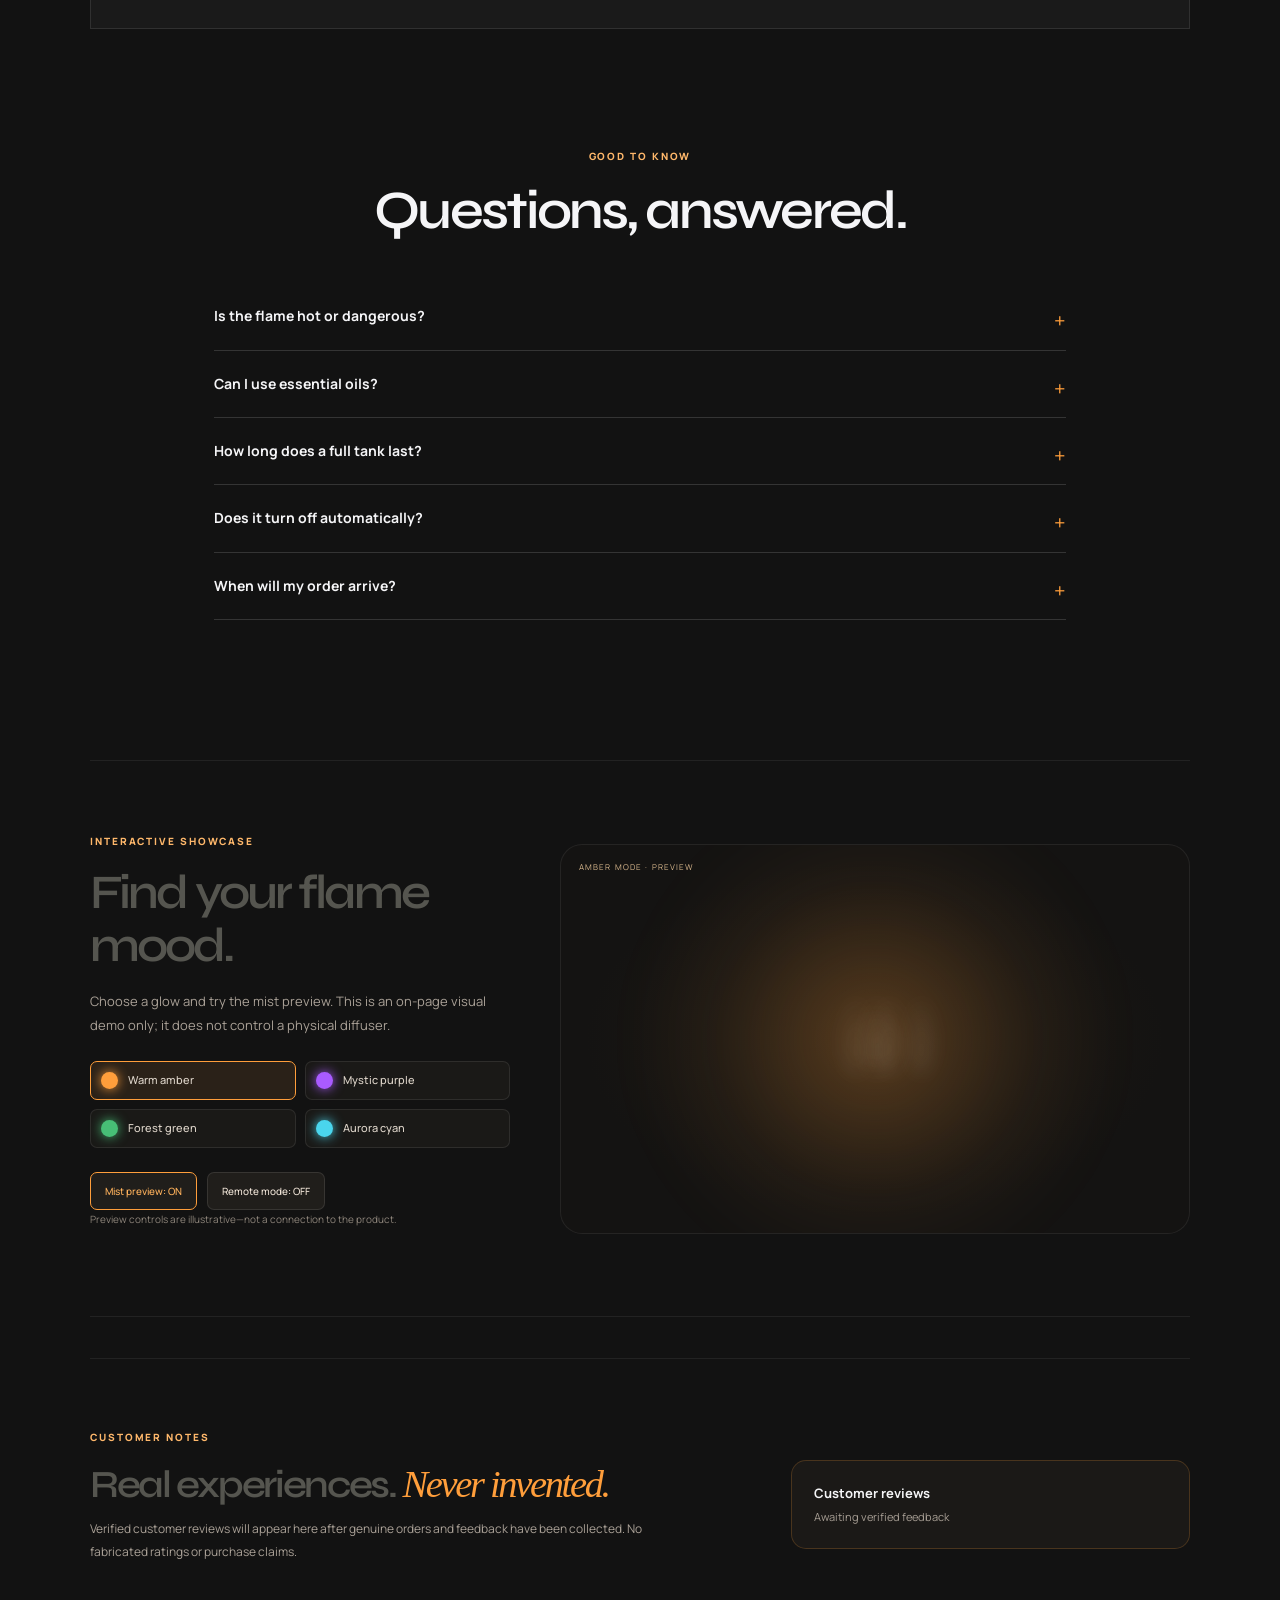
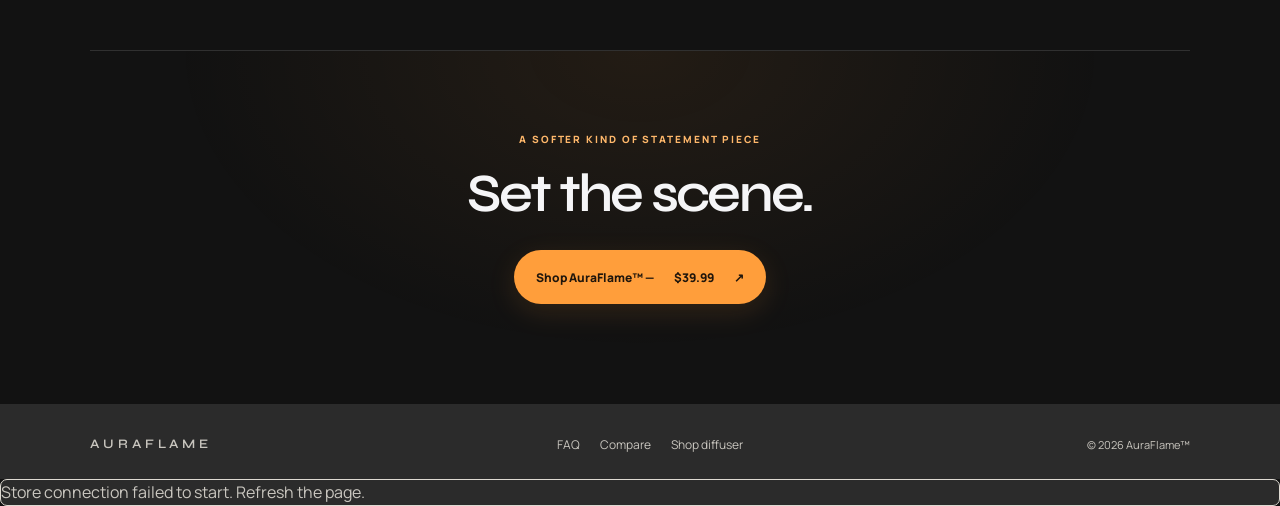
==== commit eadb0568: "Fix AuraFlame index.html syntax and branding" ====
--- a/index.html
+++ b/index.html
@@ -105,6 +105,8 @@
 (()=>{const mark=img=>{if(!(img instanceof HTMLImageElement)||img.dataset.fallbackHandled)return;const src=img.getAttribute('src');if(src&&!(img.complete&&img.naturalWidth===0))return;img.dataset.fallbackHandled='true';img.classList.add('image-failed');const box=img.closest('.product-image-wrap,.detail-photo,.bag-line');if(box){box.classList.add('image-placeholder');box.dataset.imageInitial=((img.alt||'AuraFlame product').trim().charAt(0)||'Y').toUpperCase()}};document.addEventListener('error',e=>mark(e.target),true);const scan=()=>document.querySelectorAll('img').forEach(mark);new MutationObserver(scan).observe(document.documentElement,{subtree:true,childList:true,attributes:true,attributeFilter:['src']});scan()})();
 </script>
 <script src="motion.js?v=1" defer></script>
-<script>\n(()=>{const $=s=>[...document.querySelectorAll(s)];$("[data-glow-choice]").forEach(b=>b.addEventListener("click",()=>{const v=b.dataset.glowChoice;$("[data-glow-choice]").forEach(x=>{x.setAttribute("aria-pressed",String(x===b))});const art=document.querySelector(".aura-demo-art");if(art)art.dataset.glow=v;document.querySelectorAll(".aura-hero").forEach(x=>x.dataset.glow=v);const status=document.querySelector("#auraDemoStatus");if(status)status.textContent=v.toUpperCase()+" MODE · PREVIEW"}));const panel=document.querySelector("#auraSearchPanel");document.querySelector("[data-open-search]")?.addEventListener("click",()=>{if(panel)panel.hidden=!panel.hidden;if(panel&&!panel.hidden)document.querySelector("#auraPageSearch")?.focus()});document.querySelector("#auraPageSearch")?.addEventListener("input",e=>{const q=e.target.value.toLowerCase().trim();document.querySelectorAll("#auraSearchResults a").forEach(a=>a.hidden=!!q&&!a.textContent.toLowerCase().includes(q))});const mist=document.querySelector("#mistDemoToggle"),remote=document.querySelector("#remoteDemoToggle"),art=document.querySelector(".aura-demo-art");mist?.addEventListener("click",()=>{const on=mist.getAttribute("aria-pressed")!=="true";mist.setAttribute("aria-pressed",String(on));mist.textContent="Mist preview: "+(on?"ON":"OFF");art?.classList.toggle("mist-disabled",!on)});remote?.addEventListener("click",()=>{const on=remote.getAttribute("aria-pressed")!=="true";remote.setAttribute("aria-pressed",String(on));remote.textContent="Remote mode: "+(on?"ON":"OFF");art?.classList.toggle("remote-preview",on)});document.querySelectorAll("[data-year]").forEach(el=>el.textContent=new Date().getFullYear());const cur=document.querySelector("#auraCurrency"),rates={USD:{rate:1,locale:"en-US"},SEK:{rate:10.5,locale:"sv-SE"},EUR:{rate:.92,locale:"de-DE"}};if(cur){const old=localStorage.getItem("auraflame.currency.v1")||"USD";cur.value=rates[old]?old:"USD";const upd=()=>{const c=cur.value,r=rates[c];localStorage.setItem("auraflame.currency.v1",c);document.querySelectorAll("[data-aura-price]").forEach(el=>el.textContent=new Intl.NumberFormat(r.locale,{style:"currency",currency:c,maximumFractionDigits:c==="SEK"?0:2}).format(Number(el.dataset.auraPrice)*r.rate))};cur.addEventListener("change",upd);upd()}})();\n</script>
+<script>
+(()=>{const $=s=>[...document.querySelectorAll(s)];$("[data-glow-choice]").forEach(b=>b.addEventListener("click",()=>{const v=b.dataset.glowChoice;$("[data-glow-choice]").forEach(x=>{x.setAttribute("aria-pressed",String(x===b))});const art=document.querySelector(".aura-demo-art");if(art)art.dataset.glow=v;document.querySelectorAll(".aura-hero").forEach(x=>x.dataset.glow=v);const status=document.querySelector("#auraDemoStatus");if(status)status.textContent=v.toUpperCase()+" MODE · PREVIEW"}));const mist=document.querySelector("#mistDemoToggle"),remote=document.querySelector("#remoteDemoToggle"),art=document.querySelector(".aura-demo-art");mist?.addEventListener("click",()=>{const on=mist.getAttribute("aria-pressed")!=="true";mist.setAttribute("aria-pressed",String(on));mist.textContent="Mist preview: "+(on?"ON":"OFF");art?.classList.toggle("mist-disabled",!on)});remote?.addEventListener("click",()=>{const on=remote.getAttribute("aria-pressed")!=="true";remote.setAttribute("aria-pressed",String(on));remote.textContent="Remote mode: "+(on?"ON":"OFF");art?.classList.toggle("remote-preview",on)});document.querySelectorAll("[data-year]").forEach(el=>el.textContent=new Date().getFullYear());const cur=document.querySelector("#auraCurrency"),rates={USD:{rate:1,locale:"en-US"},SEK:{rate:10.5,locale:"sv-SE"},EUR:{rate:.92,locale:"de-DE"}};if(cur){const old=localStorage.getItem("auraflame.currency.v1")||"USD";cur.value=rates[old]?old:"USD";const upd=()=>{const c=cur.value,r=rates[c];localStorage.setItem("auraflame.currency.v1",c);document.querySelectorAll("[data-aura-price]").forEach(el=>el.textContent=new Intl.NumberFormat(r.locale,{style:"currency",currency:c,maximumFractionDigits:c==="SEK"?0:2}).format(Number(el.dataset.auraPrice)*r.rate))};cur.addEventListener("change",upd);upd()}})();
+</script>
 </body>
 </html>
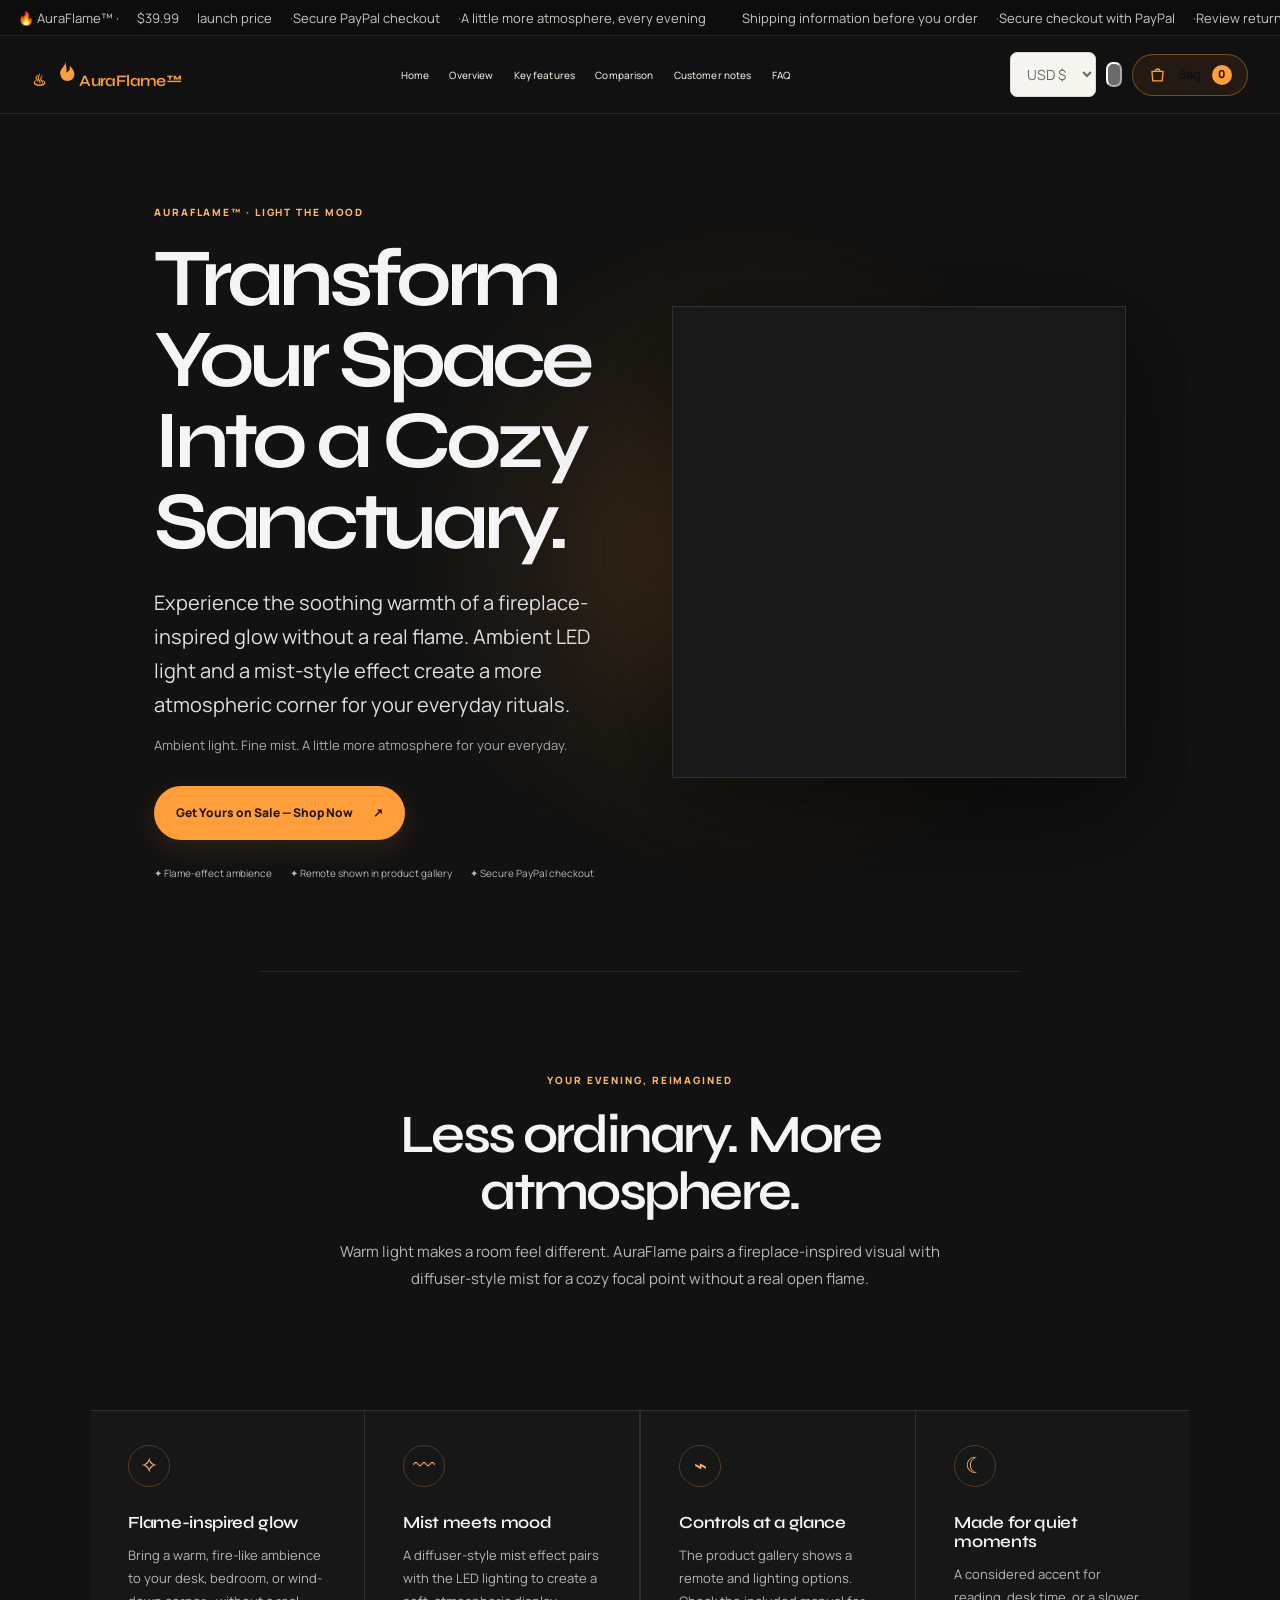
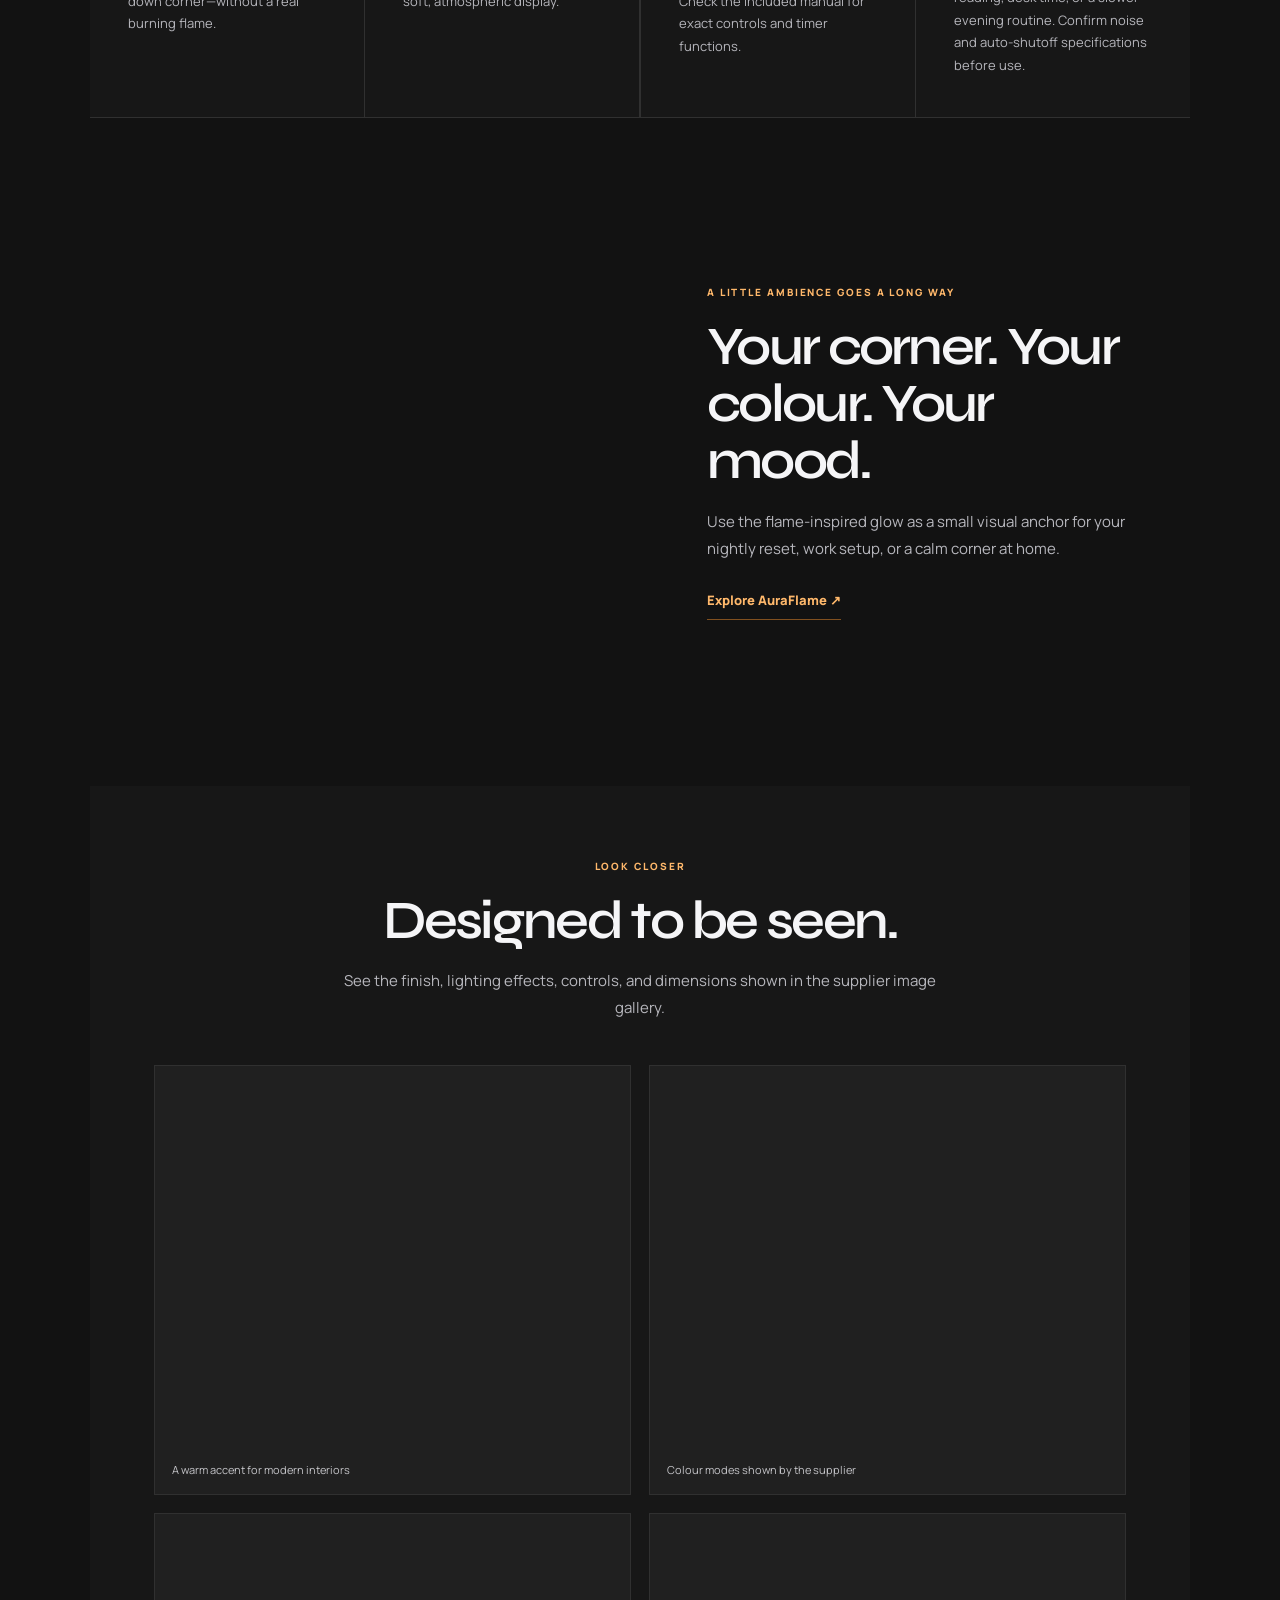
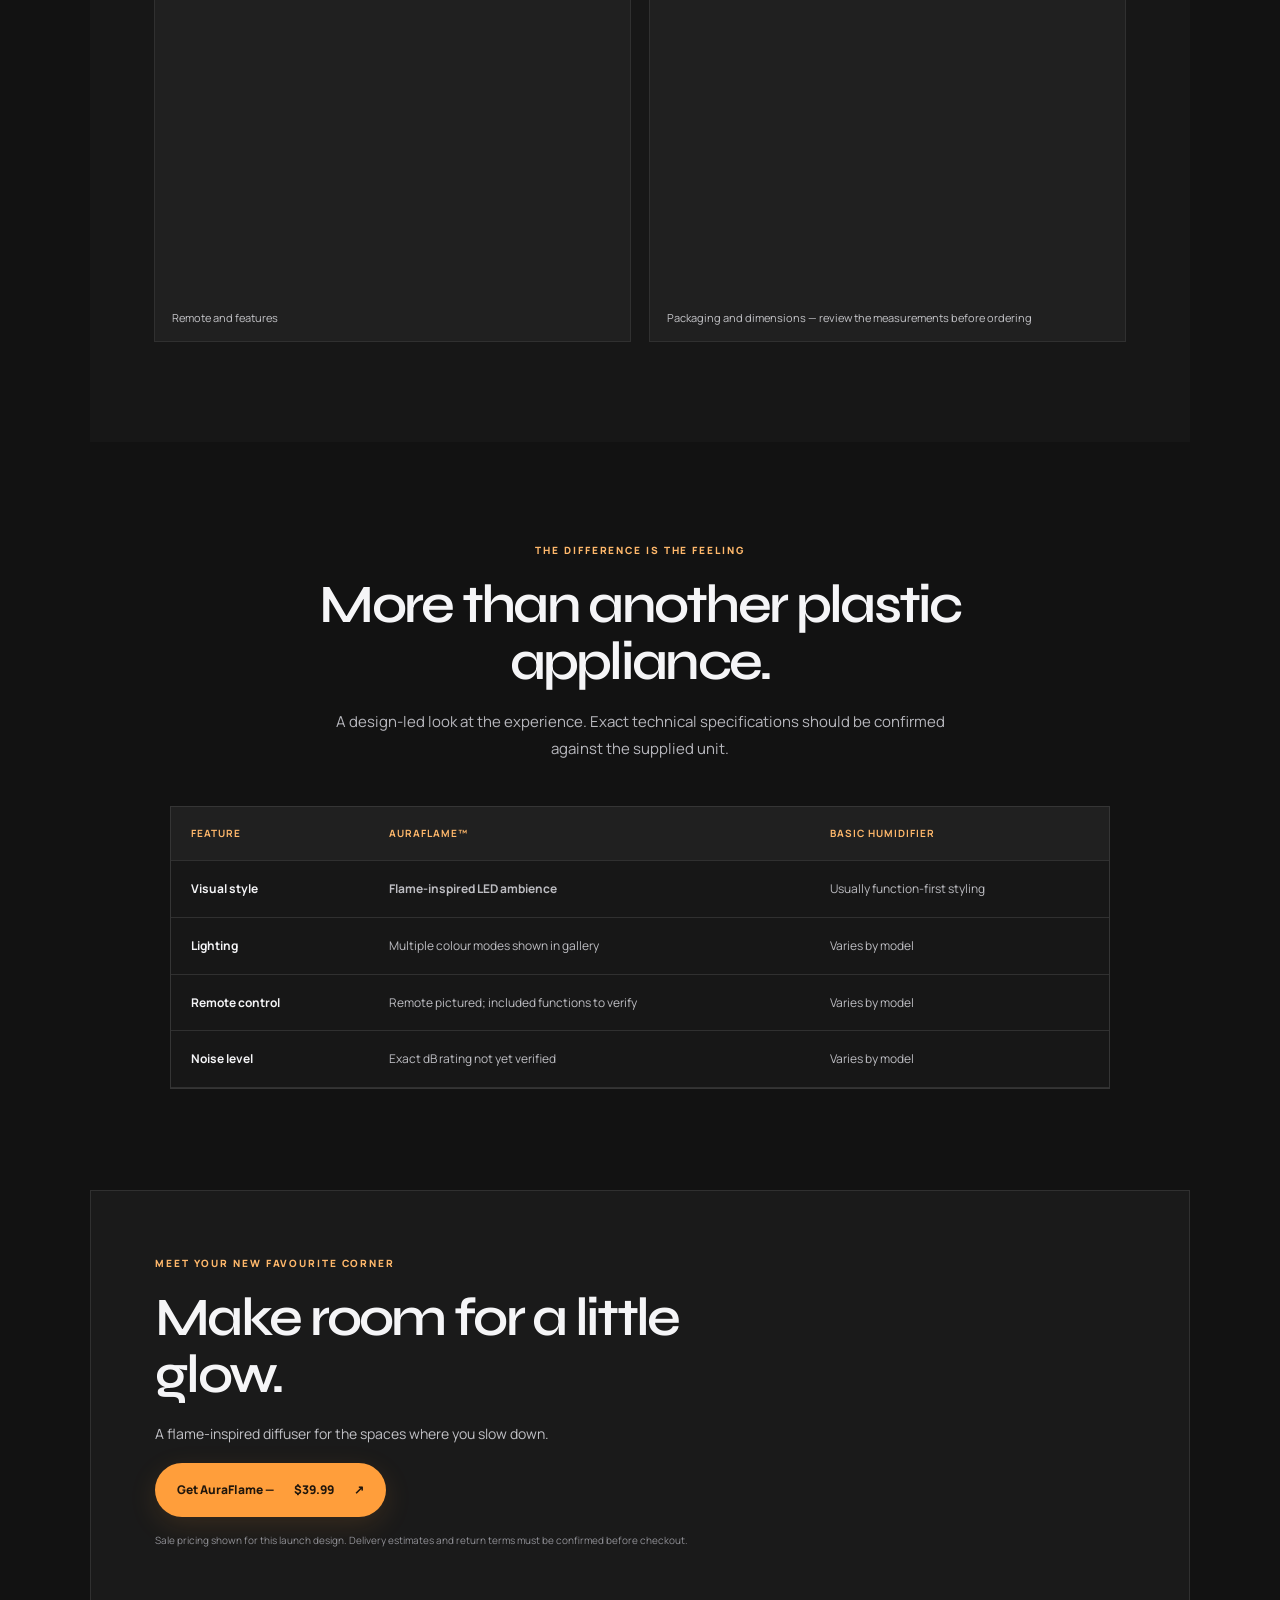
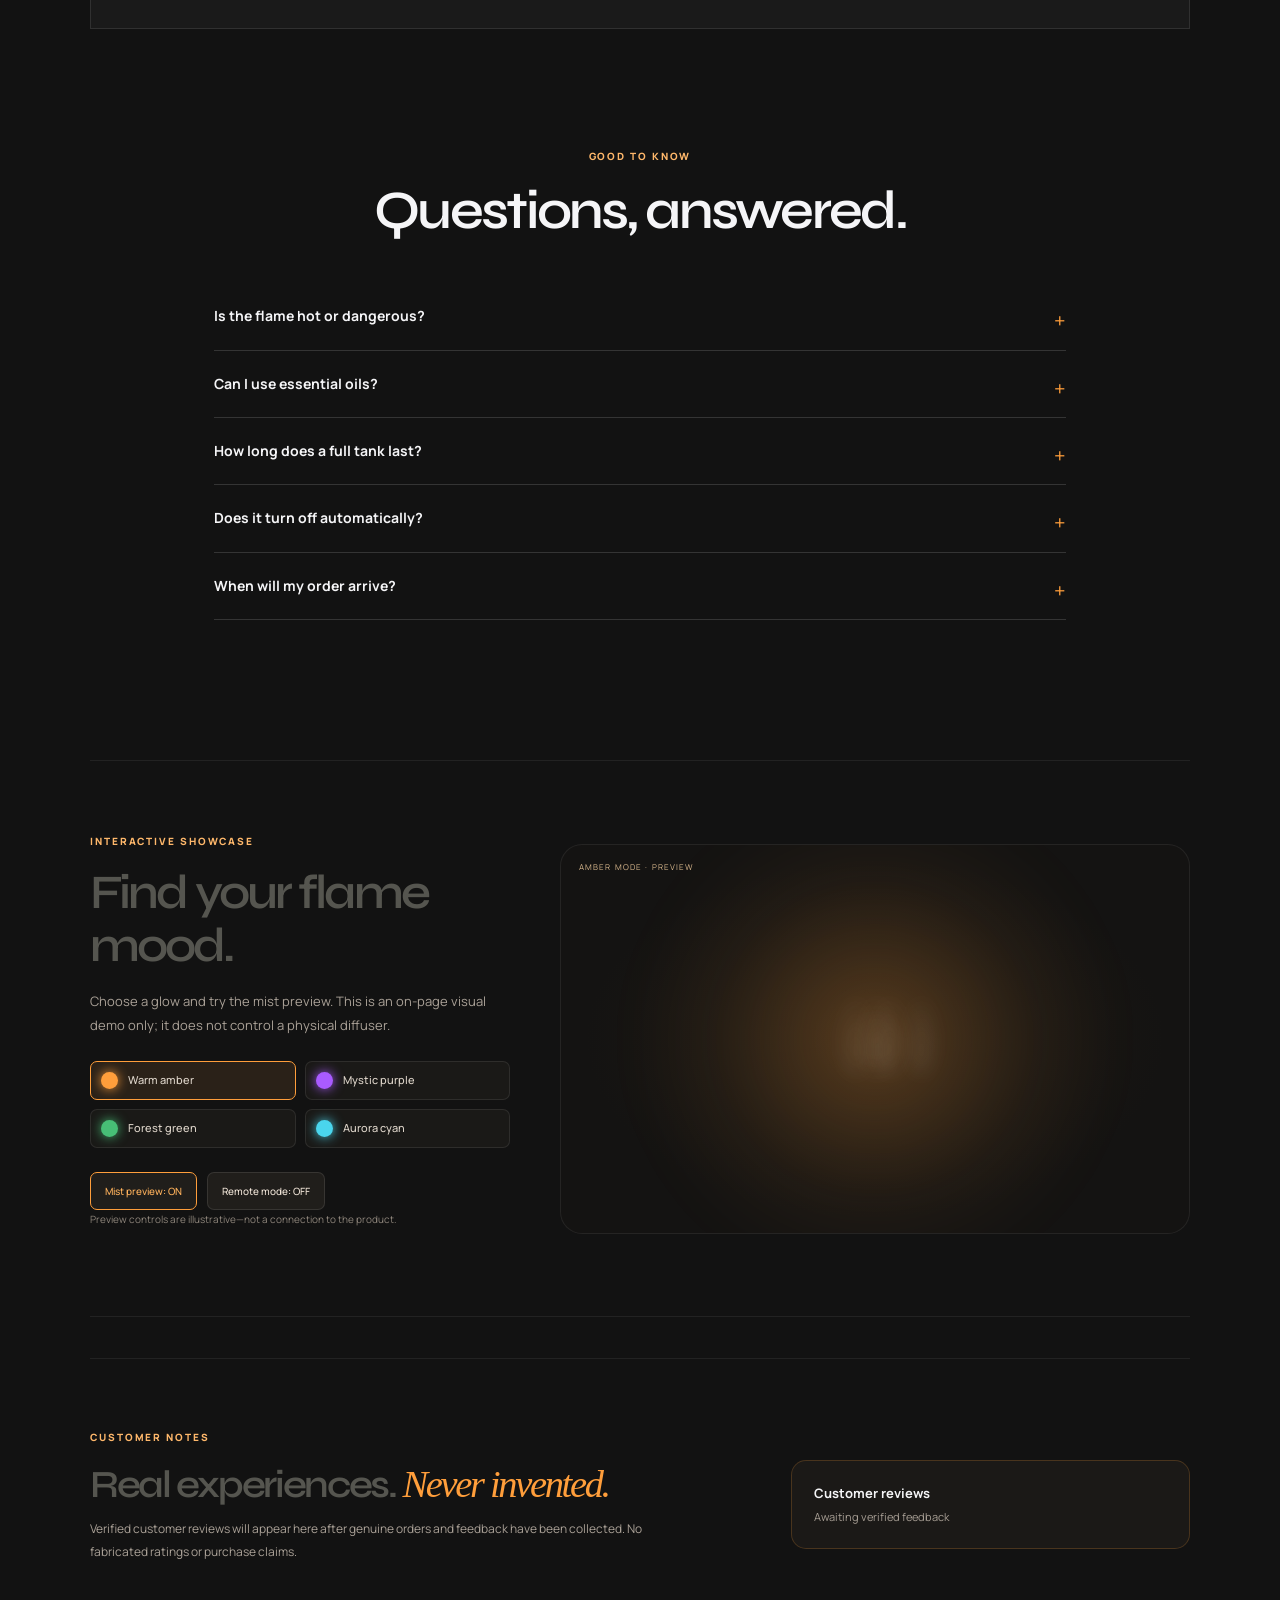
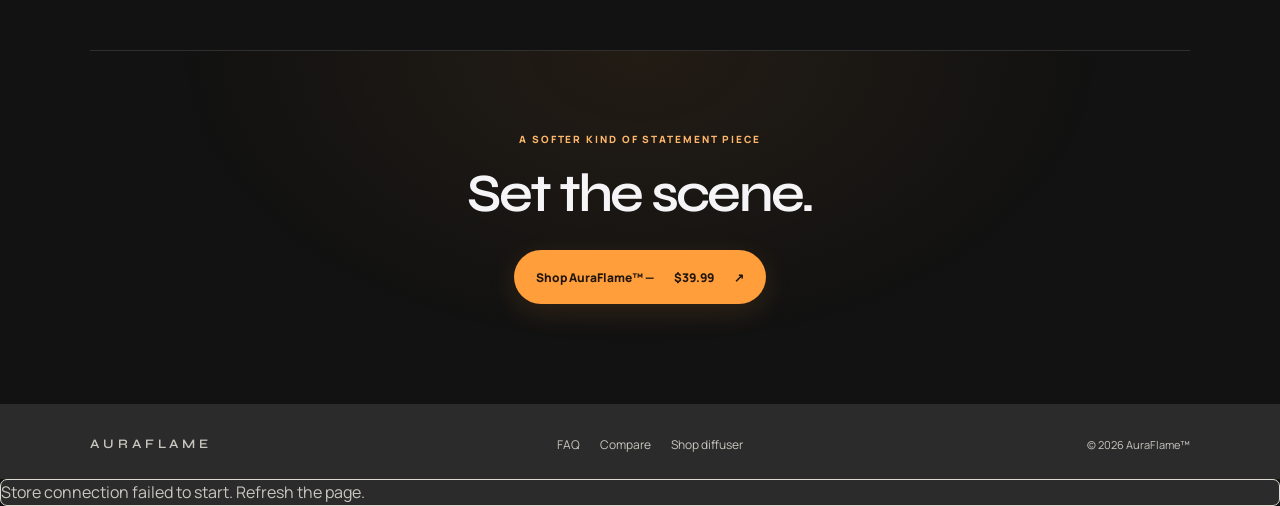
==== commit 1fc522f8: "Refresh AuraFlame asset versions for cart fix" ====
--- a/index.html
+++ b/index.html
@@ -22,7 +22,7 @@
 <link rel="preconnect" href="https://fonts.gstatic.com" crossorigin>
 <link rel="preload" as="style" href="https://fonts.googleapis.com/css2?family=Syne:wght@600;700&family=Manrope:wght@400;500;700&display=swap">
 <link href="https://fonts.googleapis.com/css2?family=Syne:wght@600;700&family=Manrope:wght@400;500;700&display=swap" rel="stylesheet">
-<link rel="stylesheet" href="store.css?v=auraflame-premium-20261018c">
+<link rel="stylesheet" href="store.css?v=auraflame-cartfix-20261018d">
 
 </head>
 <body class="yz-one premium-calm shopify-inspired home-product-page aura-dark">
@@ -96,7 +96,7 @@
 <footer class="store-footer aura-footer"><div class="store-footer-inner"><a class="store-wordmark" href="index.html">AURAFLAME</a><nav aria-label="Footer navigation"><a href="index.html#faq">FAQ</a><a href="index.html#comparison">Compare</a><a href="product.html">Shop diffuser</a></nav><span class="copyright">© <span data-year></span> AuraFlame™</span></div></footer>
 <div class="toast" id="toast" role="status" aria-live="polite"></div>
 <script src="https://cdn.jsdelivr.net/npm/@supabase/supabase-js@2"></script>
-<script src="app.js?v=auraflame-premium-20261018c"></script>
+<script src="app.js?v=auraflame-cartfix-20261018d"></script>
 <script>
 document.querySelectorAll('[data-year]').forEach(el=>el.textContent=new Date().getFullYear());
 document.querySelector('[data-closing-add]')?.addEventListener('click',e=>{e.preventDefault();document.querySelector('.detail-add-cart')?.click()});
--- a/store.css
+++ b/store.css
@@ -1,4 +1,4 @@
-/* Yazonistore — single public storefront stylesheet.
+/* AuraFlame — single public storefront stylesheet.
    The .yz-one wrapper intentionally outranks app.js's runtime-injected theme rules.
    app.js, cart state, product loading, and checkout logic are not changed. */
 :root{
@@ -566,3 +566,106 @@
 @media(max-width:850px){body.aura-dark .store-global-header{height:70px!important;gap:12px!important}body.aura-dark .store-global-menu-toggle{display:flex!important;width:38px!important;height:38px!important;border:1px solid #ffffff24!important;border-radius:50%!important;background:transparent!important;align-items:center!important;justify-content:center!important;flex-direction:column!important;gap:5px!important}body.aura-dark .store-global-menu-toggle span{width:15px!important;height:1px!important;background:#eee!important}body.aura-dark .store-global-links{display:none!important}body.aura-dark .store-global-brand{margin-right:auto!important;font-size:15px!important}body.aura-dark .store-global-actions{gap:6px!important}body.aura-dark .store-global-mobile-nav{top:104px!important}}
 @media(max-width:600px){body.aura-dark .aura-demo-added{grid-template-columns:1fr;gap:25px;padding:45px 0}body.aura-dark .aura-demo-art{min-height:320px}body.aura-dark .aura-demo-art img{height:290px}body.aura-dark .aura-reviews-placeholder{grid-template-columns:1fr;gap:18px;padding:45px 0}body.aura-dark .aura-trust-badges{grid-template-columns:1fr}body.aura-dark .bag-shipping-progress{padding:14px 18px}body.aura-dark .store-global-header{padding:0 12px!important}body.aura-dark .store-global-brand{font-size:13px!important}body.aura-dark .aura-product-page{width:calc(100% - 32px)}}
 @media(prefers-reduced-motion:reduce){body.aura-dark *{animation-duration:.01ms!important;animation-iteration-count:1!important;scroll-behavior:auto!important;transition-duration:.01ms!important}}
+
+
+/* AuraFlame interaction patch — sticky glass header, reliable drawer, and motion polish */
+:root{--aura-bg:#121212;--aura-amber:#FF9E3B;--aura-glass:rgba(18,18,18,.85)}
+html{scroll-behavior:smooth;scroll-padding-top:96px}
+body.aura-dark{background:#121212;color:#f5f1eb}
+body.aura-dark .store-announcement,
+body.aura-dark .yz-ticker{position:relative;z-index:1001;min-height:32px;overflow:hidden;white-space:nowrap;background:#0d0d0d!important;color:#f5f1eb!important;border-bottom:1px solid rgba(255,158,59,.12)!important}
+body.aura-dark .store-global-header,
+body.aura-dark header.calm-header,
+body.aura-dark .shopify-header{
+ position:sticky!important;top:0!important;z-index:1000!important;width:100%;box-sizing:border-box;
+ display:flex!important;justify-content:space-between!important;align-items:center!important;
+ gap:clamp(12px,2vw,28px)!important;padding:1rem clamp(16px,3vw,32px)!important;
+ background:rgba(18,18,18,.85)!important;backdrop-filter:blur(12px);-webkit-backdrop-filter:blur(12px);
+ border-bottom:1px solid rgba(255,158,59,.15)!important;color:#f5f1eb!important;
+}
+body.aura-dark .store-global-links,
+body.aura-dark nav.calm-nav,
+body.aura-dark nav.store-desktop-nav{display:flex!important;gap:clamp(12px,1.6vw,24px)!important;align-items:center!important;justify-content:center;flex-wrap:nowrap}
+body.aura-dark .store-global-links>a,
+body.aura-dark nav.calm-nav>a,
+body.aura-dark nav.store-desktop-nav>a{position:relative;white-space:nowrap;color:#e7e0d7!important;transition:color .2s ease;padding:8px 0}
+body.aura-dark .store-global-links>a::after,
+body.aura-dark nav.calm-nav>a::after,
+body.aura-dark nav.store-desktop-nav>a::after{content:"";position:absolute;left:0;right:100%;bottom:1px;height:2px;background:#FF9E3B;transition:right .22s ease}
+body.aura-dark .store-global-links>a:hover,
+body.aura-dark nav.calm-nav>a:hover,
+body.aura-dark nav.store-desktop-nav>a:hover{color:#FF9E3B!important}
+body.aura-dark .store-global-links>a:hover::after,
+body.aura-dark nav.calm-nav>a:hover::after,
+body.aura-dark nav.store-desktop-nav>a:hover::after{right:0}
+body.aura-dark .store-global-brand,
+body.aura-dark .calm-wordmark{color:#fff!important;white-space:nowrap}
+body.aura-dark .store-global-brand span{color:#FF9E3B!important}
+body.aura-dark .store-header-actions,
+body.aura-dark .store-global-actions{display:flex!important;align-items:center;gap:12px;flex-shrink:0}
+body.aura-dark .aura-cart-button,
+body.aura-dark .calm-bag{position:relative;display:inline-flex!important;align-items:center;justify-content:center;gap:8px;min-height:42px;padding:10px 15px!important;border:1px solid rgba(255,158,59,.38)!important;border-radius:999px!important;background:rgba(255,158,59,.08)!important;color:#fff!important;cursor:pointer;white-space:nowrap}
+body.aura-dark .aura-cart-button svg{width:19px;height:19px;fill:none;stroke:#FF9E3B;stroke-width:1.7}
+body.aura-dark .aura-cart-count{display:inline-flex;min-width:20px;height:20px;align-items:center;justify-content:center;padding:0 5px;border-radius:99px;background:#FF9E3B;color:#121212;font-size:11px;font-weight:800}
+body.aura-dark .aura-cart-count.is-bumping{animation:auraBagPop .48s cubic-bezier(.2,.8,.3,1)}
+@keyframes auraBagPop{0%{transform:scale(1)}35%{transform:scale(1.42)}70%{transform:scale(.88)}100%{transform:scale(1)}}
+body.aura-dark .bag-overlay{position:fixed!important;inset:0!important;z-index:1098!important;background:rgba(0,0,0,.6)!important;opacity:0;transition:opacity .24s ease;cursor:pointer}
+body.aura-dark .bag-overlay:not([hidden]){opacity:1;display:block!important}
+body.aura-dark .bag-drawer{position:fixed!important;inset:0 0 0 auto!important;z-index:1099!important;width:min(460px,100vw)!important;height:100dvh!important;max-height:100dvh!important;display:flex!important;flex-direction:column!important;overflow:hidden!important;transform:translateX(105%);visibility:hidden;background:#121212!important;color:#f5f1eb!important;border-left:1px solid rgba(255,158,59,.24)!important;box-shadow:-24px 0 80px rgba(0,0,0,.45);transition:transform .3s cubic-bezier(.2,.75,.25,1),visibility .3s}
+body.aura-dark .bag-drawer.open{transform:translateX(0)!important;visibility:visible!important}
+body.aura-dark .bag-drawer[aria-hidden="true"]{pointer-events:none}
+body.aura-dark .drawer-header,
+body.aura-dark .bag-bottom{background:#151515!important;color:#f5f1eb!important;border-color:rgba(255,158,59,.16)!important}
+body.aura-dark .drawer-header{display:flex!important;align-items:center!important;justify-content:space-between!important;padding:24px!important;border-bottom:1px solid rgba(255,158,59,.15)!important}
+body.aura-dark .drawer-header h2{color:#fff!important;font-size:24px!important;margin:0}
+body.aura-dark .drawer-header .eyebrow{color:#FF9E3B!important;letter-spacing:.16em;font-size:10px}
+body.aura-dark .close-button{display:grid;place-items:center;width:40px;height:40px;border-radius:50%;border:1px solid #38322b!important;background:#202020!important;color:#fff!important;font-size:25px;cursor:pointer}
+body.aura-dark .bag-shipping-progress{padding:15px 24px!important;background:#171717!important;border-bottom:1px solid rgba(255,158,59,.12)!important}
+body.aura-dark .bag-shipping-progress>div:first-child{display:flex;justify-content:space-between;gap:12px;color:#f5f1eb;font-size:12px}
+body.aura-dark .bag-shipping-progress strong{color:#FF9E3B;font-weight:650}
+body.aura-dark .bag-shipping-track{height:4px;margin:12px 0 8px;background:#34302b;border-radius:9px;overflow:hidden}
+body.aura-dark .bag-shipping-track span{display:block;width:35%;height:100%;border-radius:inherit;background:linear-gradient(90deg,#FF9E3B,#ffd08d);box-shadow:0 0 12px rgba(255,158,59,.35)}
+body.aura-dark .bag-shipping-progress small{color:#a9a39a;font-size:11px;line-height:1.5}
+body.aura-dark .bag-items{flex:1;min-height:0;overflow:auto;padding:18px 24px!important;background:#121212!important}
+body.aura-dark .bag-line{display:grid!important;grid-template-columns:76px minmax(0,1fr) auto!important;gap:14px!important;align-items:start;padding:16px 0!important;border-bottom:1px solid #302a24!important}
+body.aura-dark .bag-line>img{width:76px!important;height:90px!important;object-fit:cover!important;border-radius:10px!important;background:#202020}
+body.aura-dark .bag-line h3{margin:0 0 8px;color:#fff!important;font-size:14px!important;line-height:1.4}
+body.aura-dark .bag-line-unit-price,body.aura-dark .bag-line-total{color:#c1b9af!important;font-size:12px}
+body.aura-dark .qty-control{display:inline-flex;align-items:center;gap:12px;margin:8px 0}
+body.aura-dark .qty-control button{width:28px;height:28px;border-radius:50%;border:1px solid #51402e!important;background:#211b15!important;color:#FF9E3B!important;cursor:pointer}
+body.aura-dark .remove-item{border:0;background:transparent;color:#b7a18b!important;text-decoration:underline;font-size:11px;cursor:pointer}
+body.aura-dark .bag-bottom{padding:18px 24px max(20px,env(safe-area-inset-bottom))!important;border-top:1px solid rgba(255,158,59,.2)!important}
+body.aura-dark .bag-bottom .subtotal{display:flex;justify-content:space-between;align-items:center;color:#e8e1d8}
+body.aura-dark .bag-bottom .subtotal strong{color:#fff!important;font-size:23px}
+body.aura-dark .bag-bottom p,body.aura-dark .bag-bottom small{color:#a9a39a!important;font-size:11px;line-height:1.6}
+body.aura-dark #drawerCheckoutButton{width:100%;min-height:52px;margin-top:10px;border:0!important;border-radius:999px!important;background:#FF9E3B!important;color:#121212!important;font-weight:800!important;box-shadow:0 0 0 rgba(255,158,59,0);transition:transform .2s,box-shadow .2s}
+body.aura-dark #drawerCheckoutButton:hover{transform:scale(1.02);box-shadow:0 0 20px rgba(255,158,59,.4)}
+body.aura-dark .drawer-view-bag{display:block;margin-top:12px;text-align:center;color:#d7c2ac!important;font-size:12px}
+body.aura-dark .aura-button,
+body.aura-dark .button-primary,
+body.aura-dark .product-buy-now{transition:transform .2s ease,box-shadow .2s ease,filter .2s ease}
+body.aura-dark .aura-button:hover,
+body.aura-dark .button-primary:hover,
+body.aura-dark .product-buy-now:hover{transform:scale(1.02);box-shadow:0 0 20px rgba(255,158,59,.4);filter:brightness(1.04)}
+body.aura-dark #aura-home>section,
+body.aura-dark .aura-product-page>section,
+body.aura-dark .aura-benefits>article,
+body.aura-dark .aura-story,
+body.aura-dark .aura-gallery-grid figure{animation:auraSectionReveal .7s ease both}
+@keyframes auraSectionReveal{from{opacity:0;transform:translateY(18px)}to{opacity:1;transform:translateY(0)}}
+body.aura-dark .bag-drawer .empty-state{padding:30px 8px;color:#c5bdb2}
+body.aura-dark .bag-drawer .empty-state h2{color:#fff!important}
+body.aura-dark .bag-drawer .empty-state .button{display:inline-flex;margin-top:12px}
+@media(max-width:900px){
+ body.aura-dark .store-global-header,body.aura-dark header.calm-header,body.aura-dark .shopify-header{padding:12px 16px!important;gap:12px!important}
+ body.aura-dark .store-global-links,body.aura-dark nav.calm-nav,body.aura-dark nav.store-desktop-nav{gap:12px!important}
+ body.aura-dark .store-global-links>a,body.aura-dark nav.calm-nav>a,body.aura-dark nav.store-desktop-nav>a{font-size:11px!important}
+}
+@media(max-width:720px){
+ body.aura-dark .store-global-links,body.aura-dark nav.calm-nav,body.aura-dark nav.store-desktop-nav{display:none!important}
+ body.aura-dark .store-global-menu-toggle,body.aura-dark .store-menu-toggle{display:flex!important;flex-shrink:0}
+ body.aura-dark .store-global-header,body.aura-dark header.calm-header,body.aura-dark .shopify-header{justify-content:space-between!important}
+ body.aura-dark .calm-wordmark,body.aura-dark .store-global-brand{margin-right:auto}
+ body.aura-dark .bag-drawer{width:100vw!important}
+}
+@media(prefers-reduced-motion:reduce){html{scroll-behavior:auto}body.aura-dark #aura-home>section,body.aura-dark .aura-benefits>article,body.aura-dark .aura-story,body.aura-dark .aura-gallery-grid figure{animation:none}}
